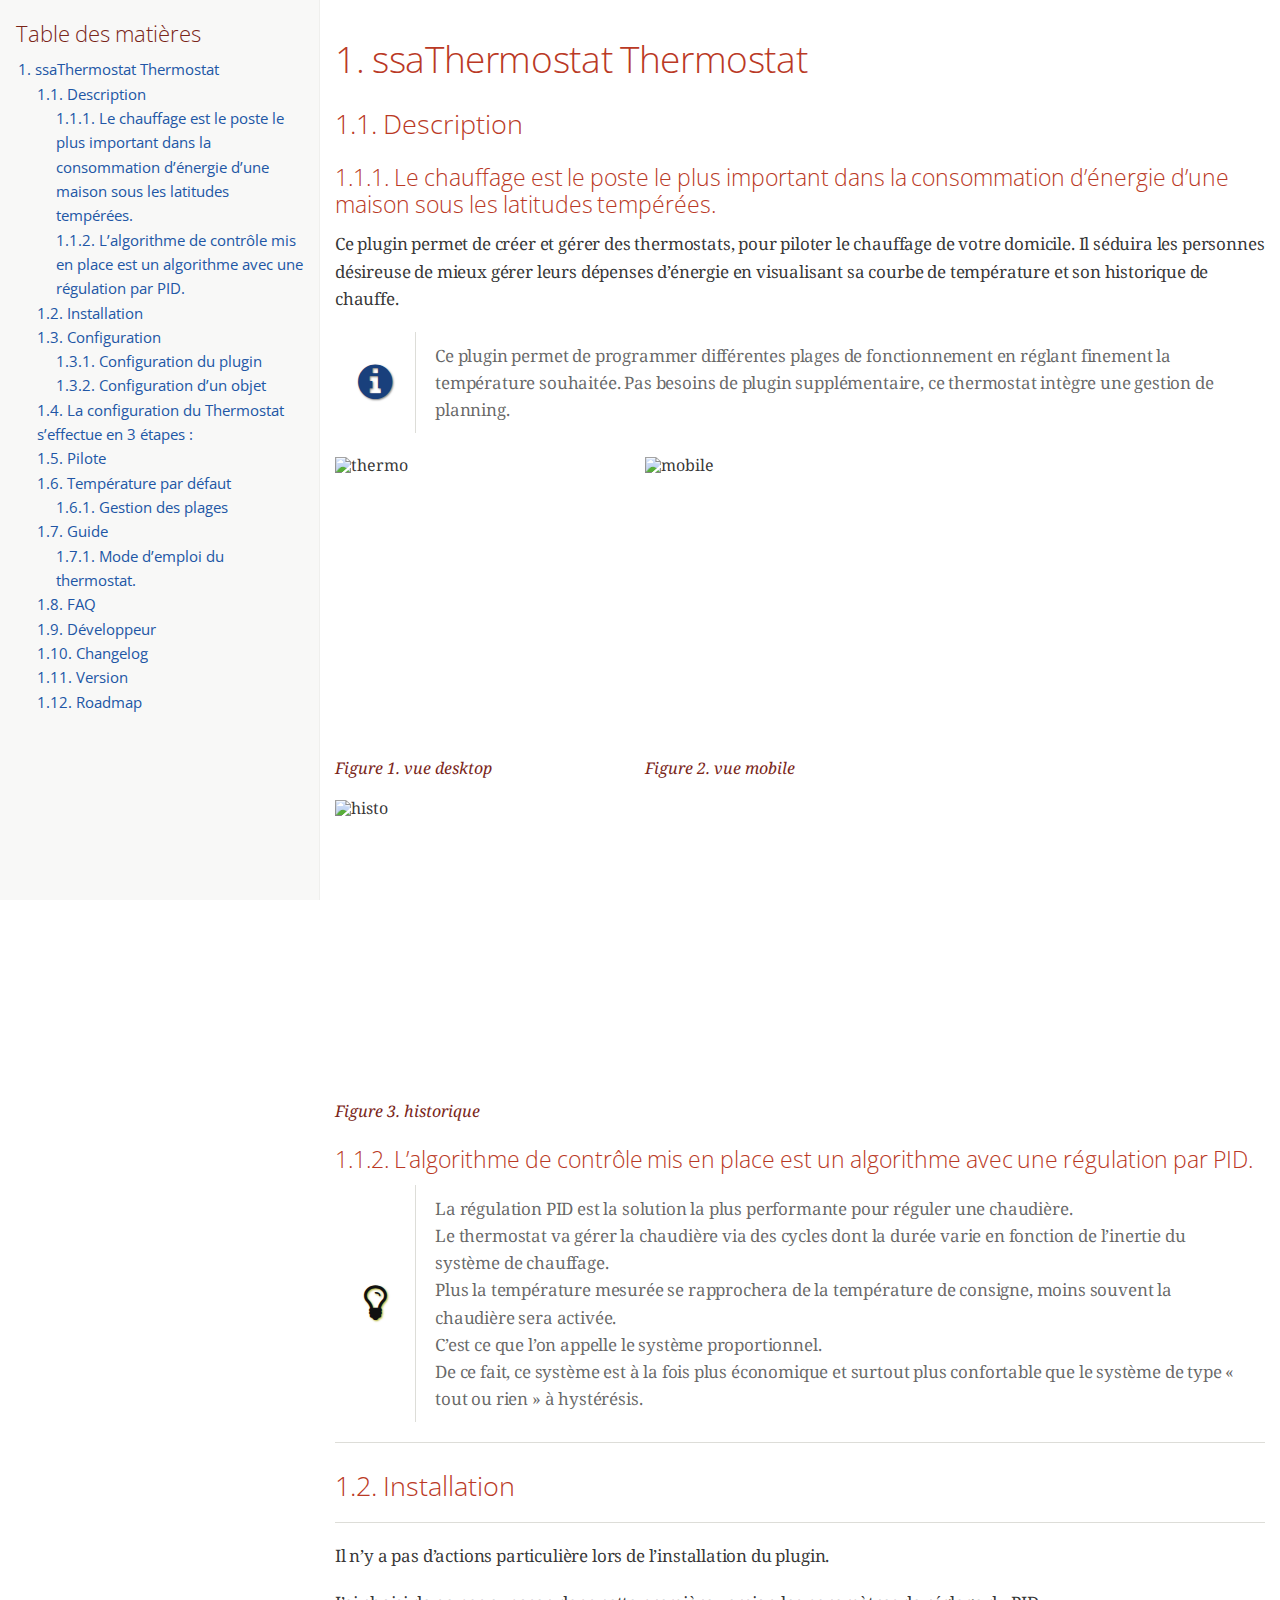
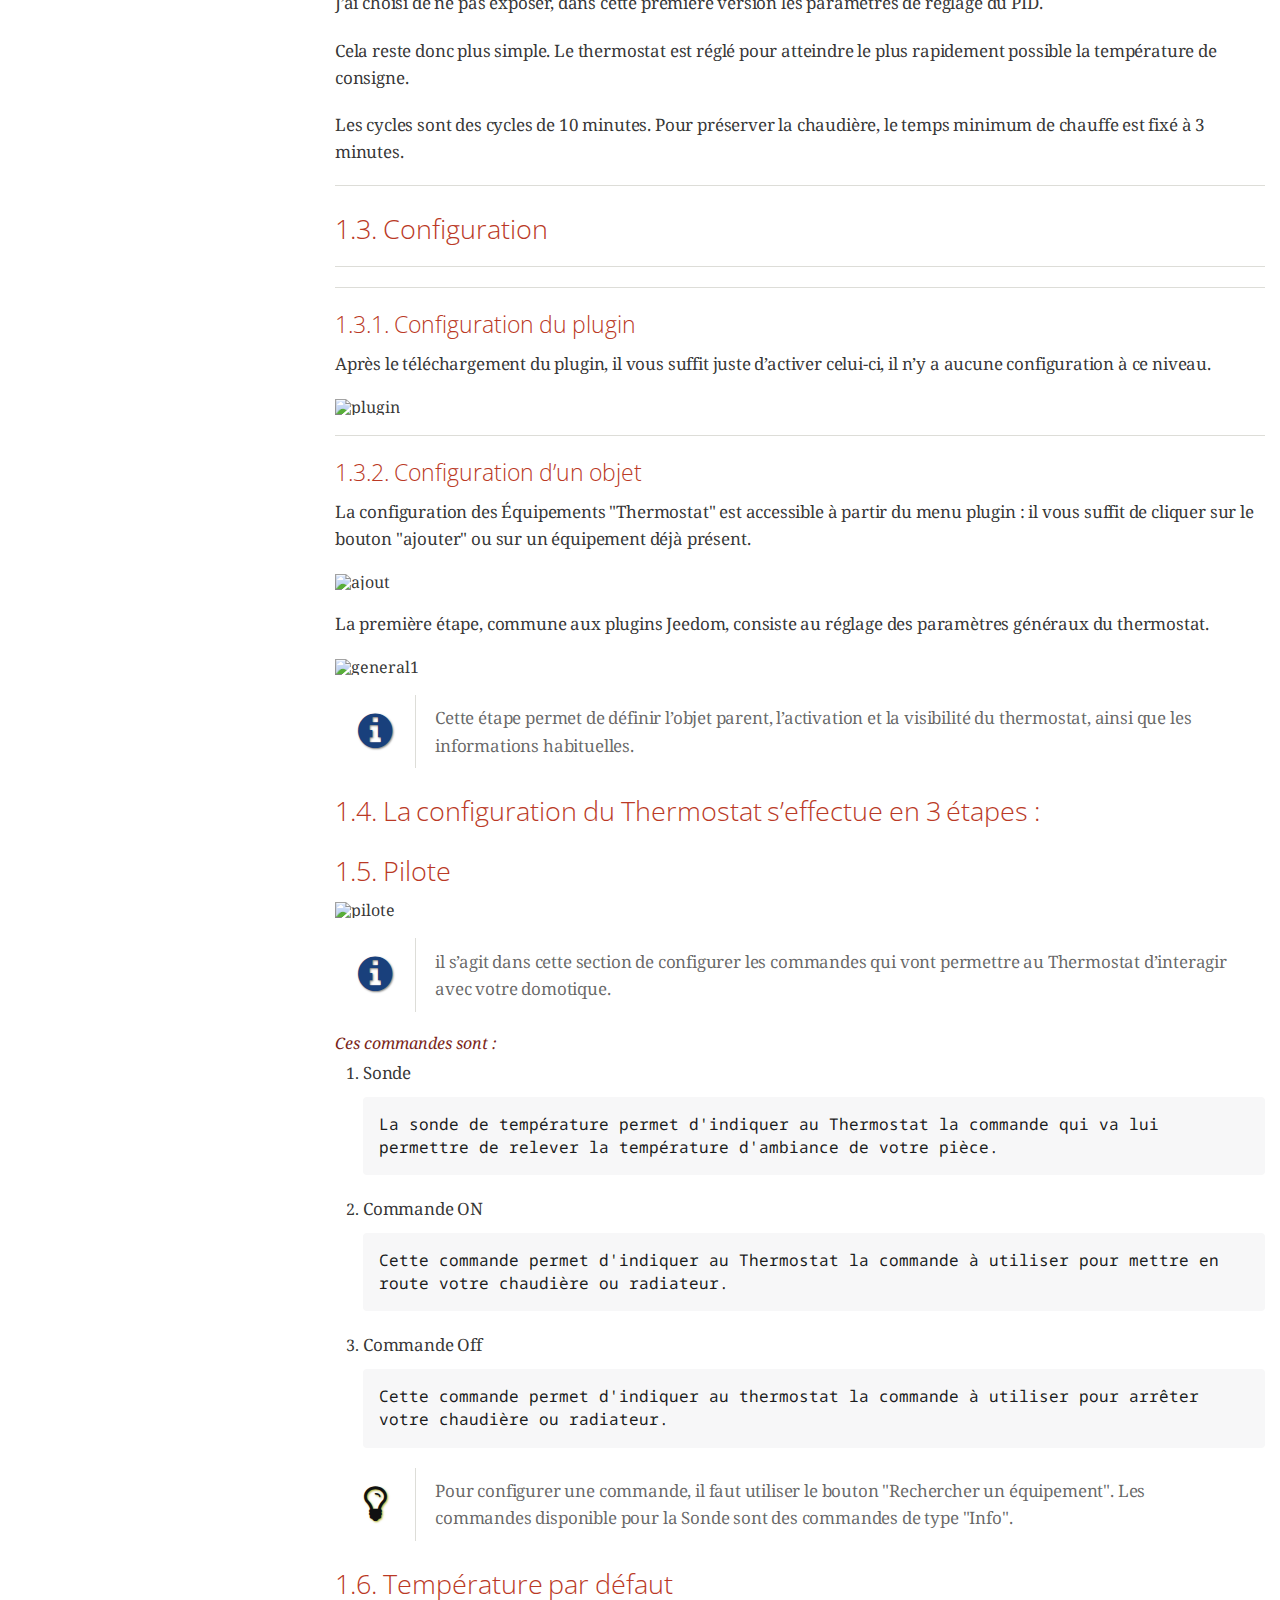
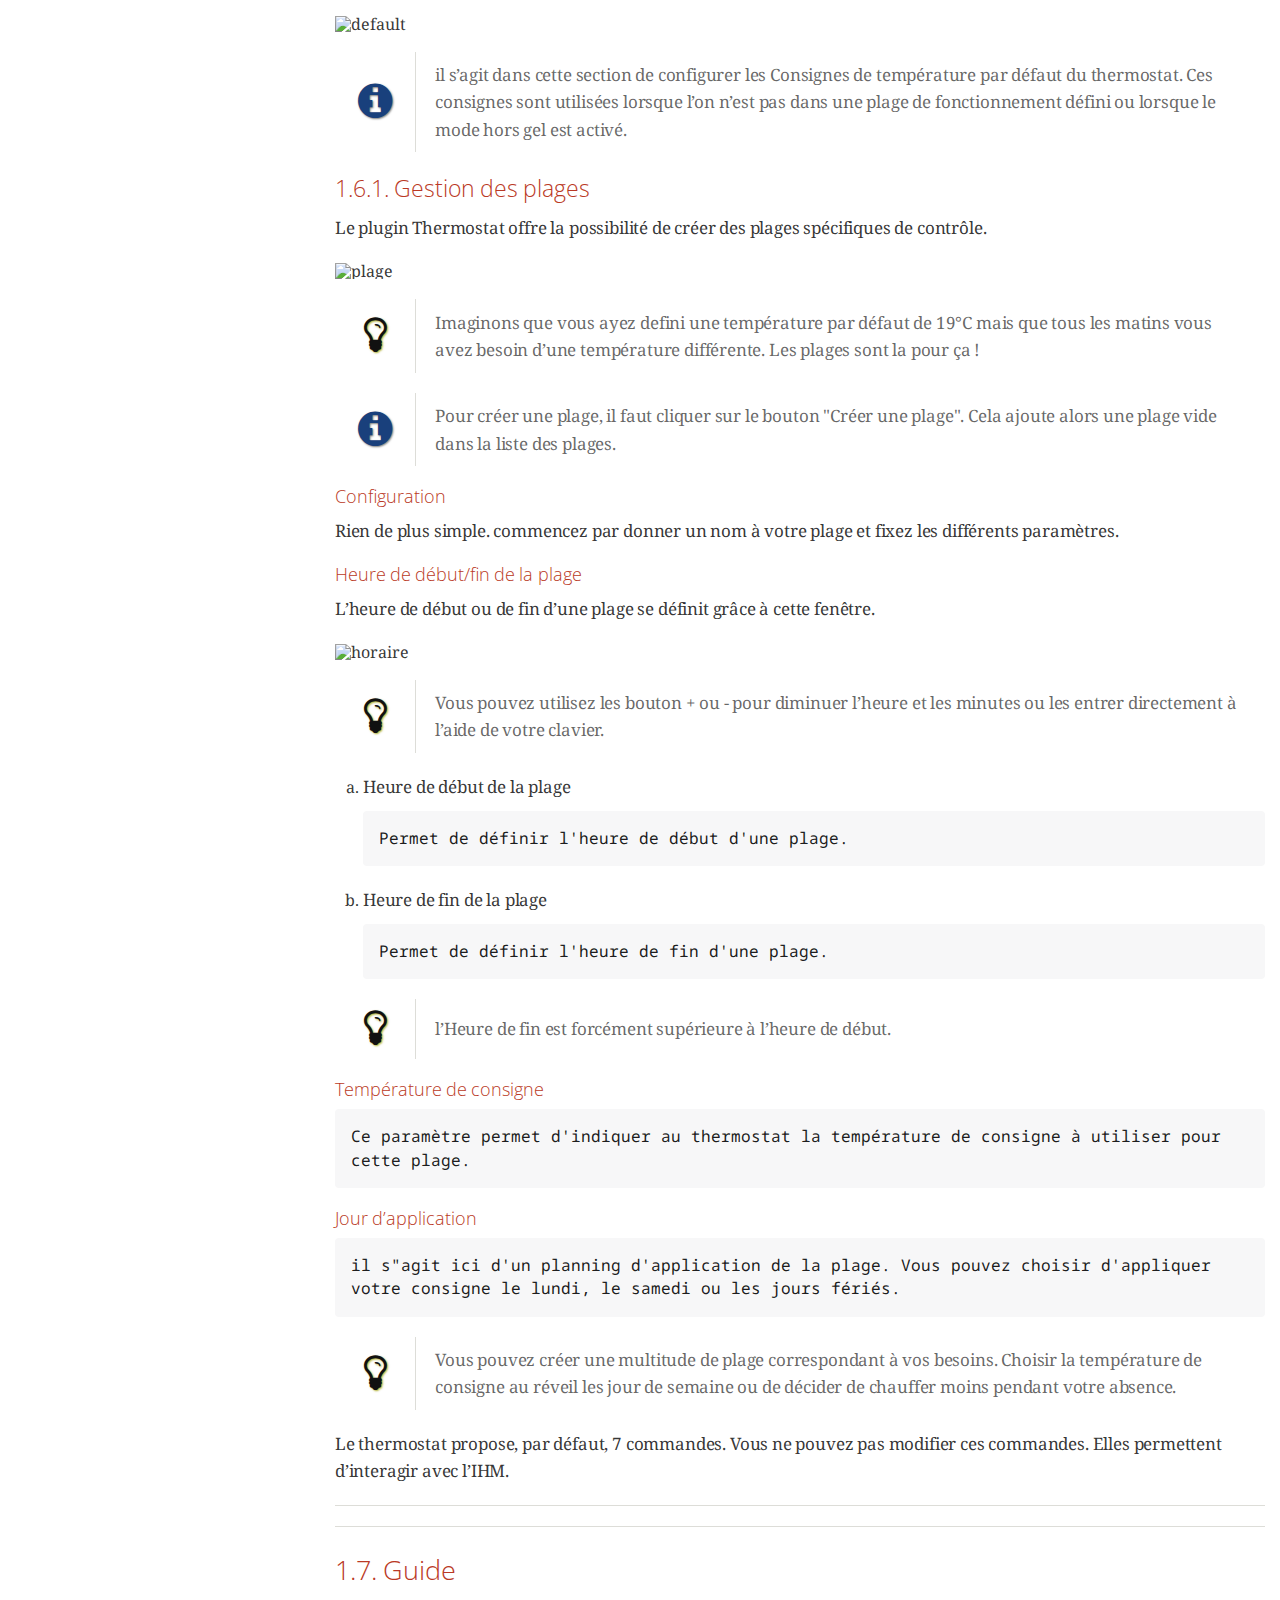
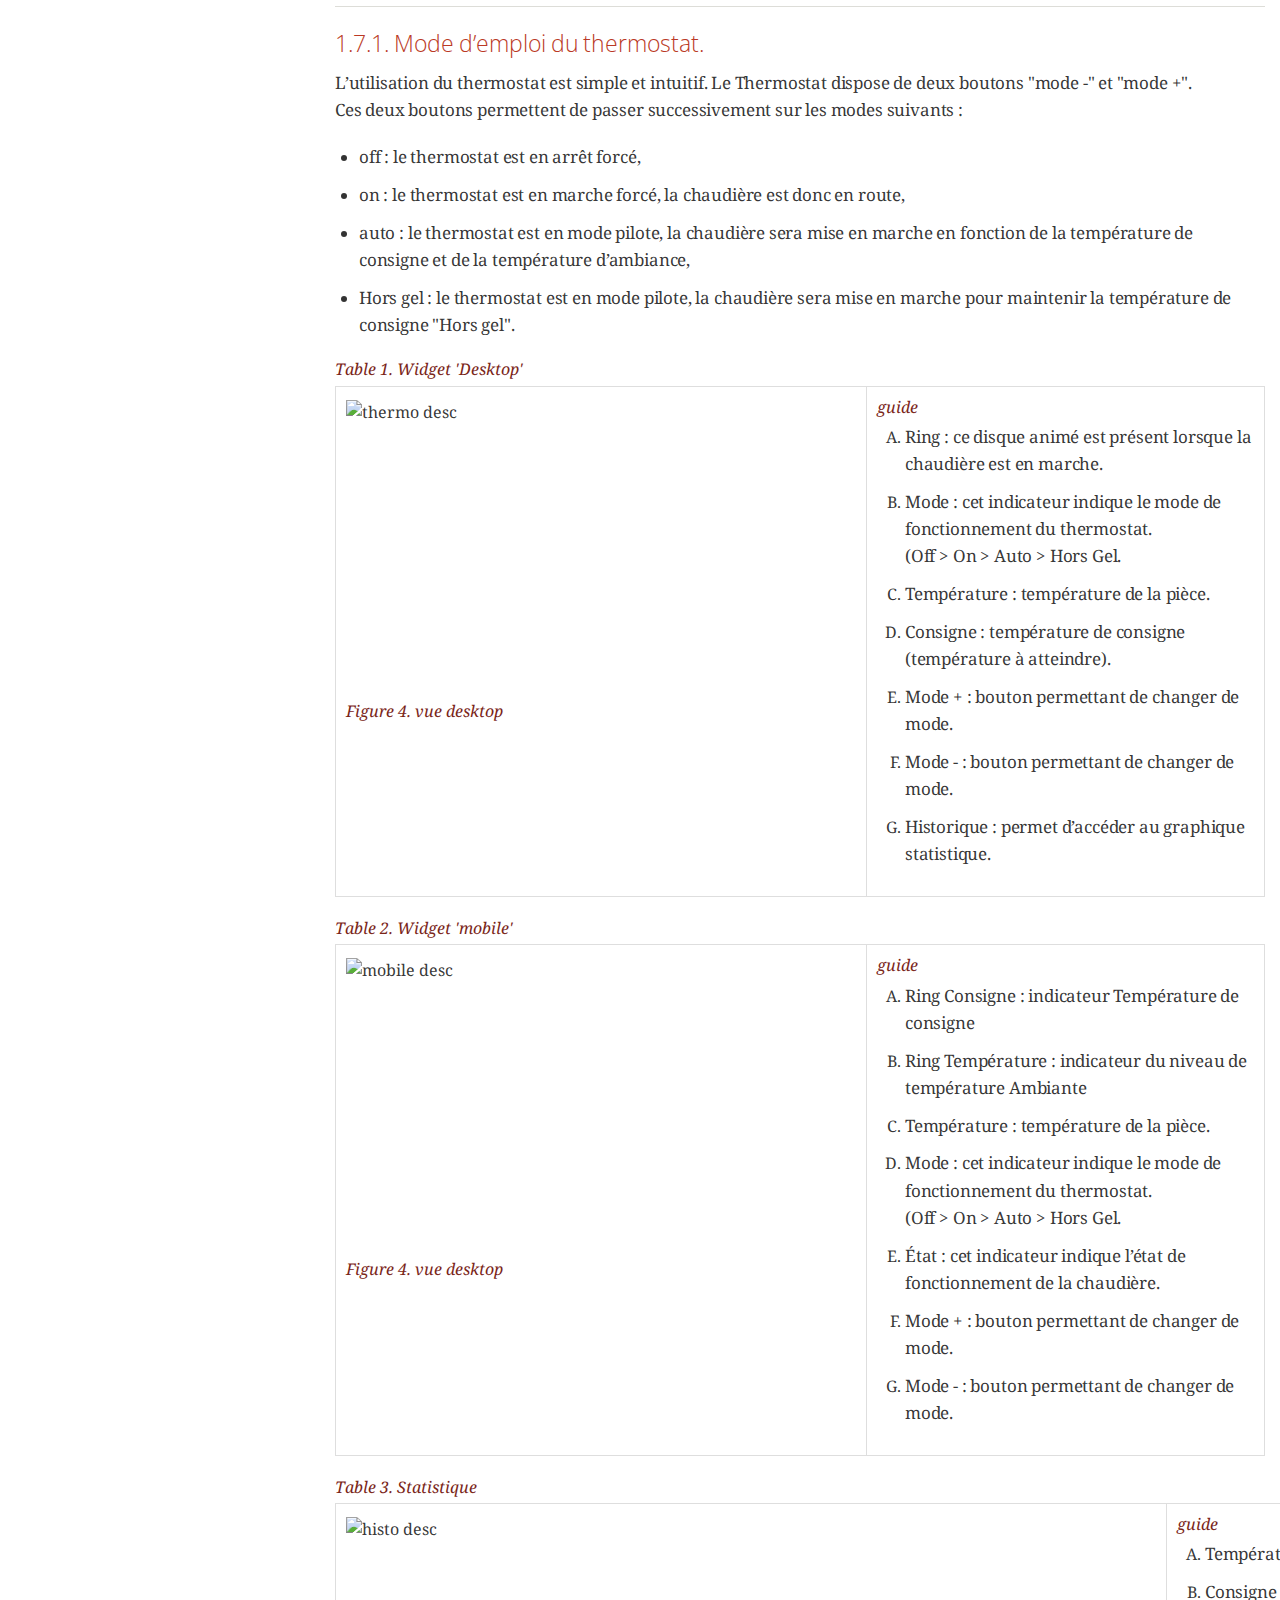
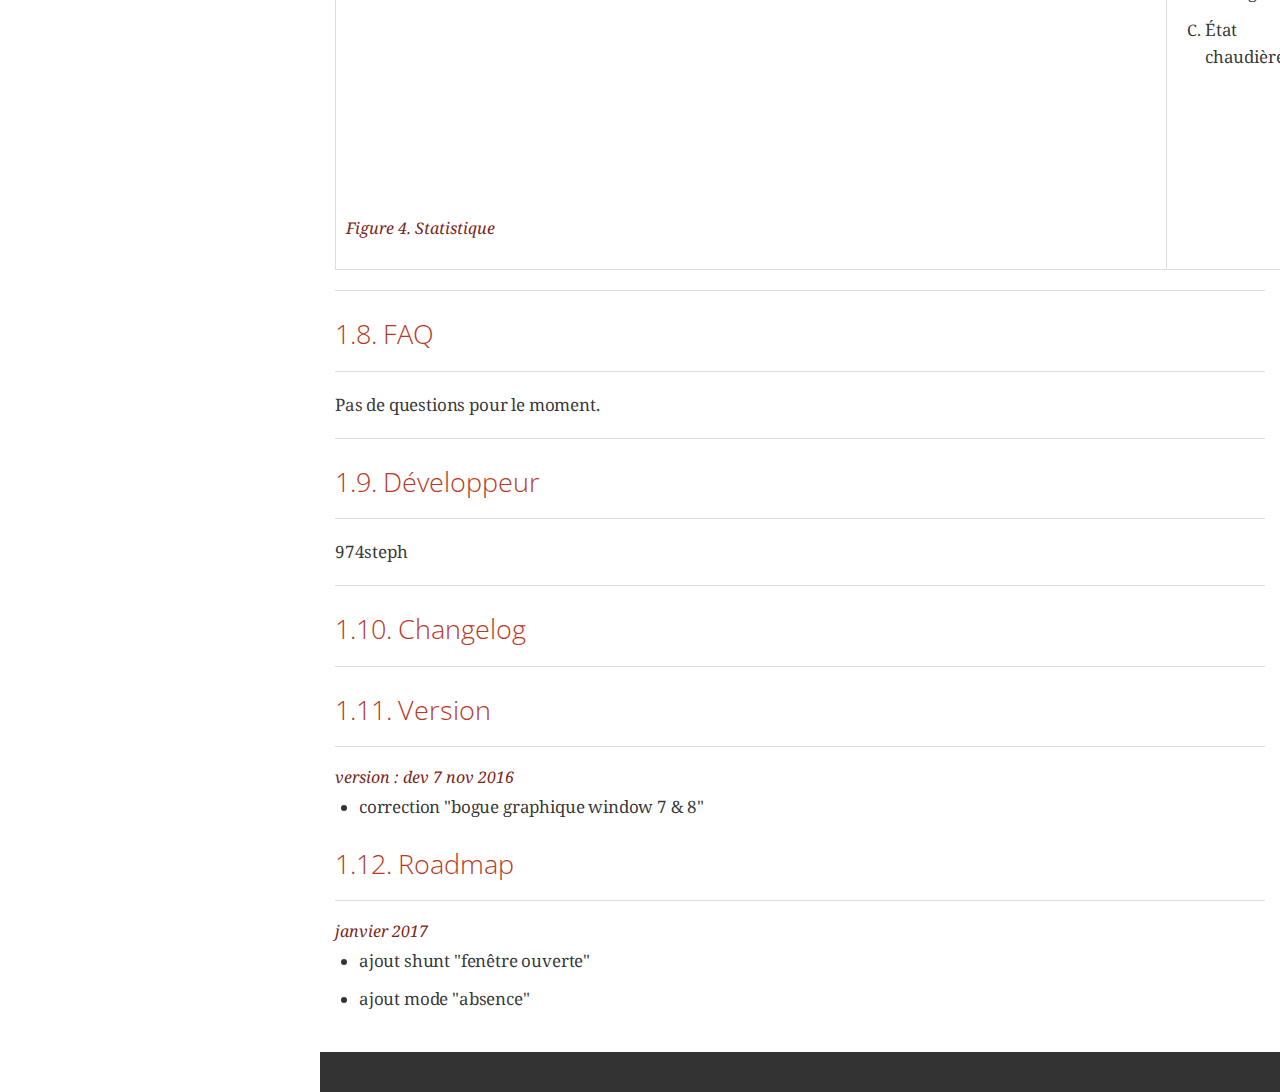
==== doc/de_DE/index.html @ 4632393f "[ROBOT] Action all" ====
<!DOCTYPE html>
<html lang="en">
<head>
<meta charset="UTF-8">
<!--[if IE]><meta http-equiv="X-UA-Compatible" content="IE=edge"><![endif]-->
<meta name="viewport" content="width=device-width, initial-scale=1.0">
<meta name="generator" content="Asciidoctor 1.5.3.dev">
<title>ssaThermostat Thermostat</title>
<link rel="stylesheet" href="https://fonts.googleapis.com/css?family=Open+Sans:300,300italic,400,400italic,600,600italic%7CNoto+Serif:400,400italic,700,700italic%7CDroid+Sans+Mono:400,700">
<style>
/* Asciidoctor default stylesheet | MIT License | http://asciidoctor.org */
/* Remove the comments around the @import statement below when using this as a custom stylesheet */
/*@import "https://fonts.googleapis.com/css?family=Open+Sans:300,300italic,400,400italic,600,600italic%7CNoto+Serif:400,400italic,700,700italic%7CDroid+Sans+Mono:400,700";*/
article,aside,details,figcaption,figure,footer,header,hgroup,main,nav,section,summary{display:block}
audio,canvas,video{display:inline-block}
audio:not([controls]){display:none;height:0}
[hidden],template{display:none}
script{display:none!important}
html{font-family:sans-serif;-ms-text-size-adjust:100%;-webkit-text-size-adjust:100%}
body{margin:0}
a{background:transparent}
a:focus{outline:thin dotted}
a:active,a:hover{outline:0}
h1{font-size:2em;margin:.67em 0}
abbr[title]{border-bottom:1px dotted}
b,strong{font-weight:bold}
dfn{font-style:italic}
hr{-moz-box-sizing:content-box;box-sizing:content-box;height:0}
mark{background:#ff0;color:#000}
code,kbd,pre,samp{font-family:monospace;font-size:1em}
pre{white-space:pre-wrap}
q{quotes:"\201C" "\201D" "\2018" "\2019"}
small{font-size:80%}
sub,sup{font-size:75%;line-height:0;position:relative;vertical-align:baseline}
sup{top:-.5em}
sub{bottom:-.25em}
img{border:0}
svg:not(:root){overflow:hidden}
figure{margin:0}
fieldset{border:1px solid silver;margin:0 2px;padding:.35em .625em .75em}
legend{border:0;padding:0}
button,input,select,textarea{font-family:inherit;font-size:100%;margin:0}
button,input{line-height:normal}
button,select{text-transform:none}
button,html input[type="button"],input[type="reset"],input[type="submit"]{-webkit-appearance:button;cursor:pointer}
button[disabled],html input[disabled]{cursor:default}
input[type="checkbox"],input[type="radio"]{box-sizing:border-box;padding:0}
input[type="search"]{-webkit-appearance:textfield;-moz-box-sizing:content-box;-webkit-box-sizing:content-box;box-sizing:content-box}
input[type="search"]::-webkit-search-cancel-button,input[type="search"]::-webkit-search-decoration{-webkit-appearance:none}
button::-moz-focus-inner,input::-moz-focus-inner{border:0;padding:0}
textarea{overflow:auto;vertical-align:top}
table{border-collapse:collapse;border-spacing:0}
*,*:before,*:after{-moz-box-sizing:border-box;-webkit-box-sizing:border-box;box-sizing:border-box}
html,body{font-size:100%}
body{background:#fff;color:rgba(0,0,0,.8);padding:0;margin:0;font-family:"Noto Serif","DejaVu Serif",serif;font-weight:400;font-style:normal;line-height:1;position:relative;cursor:auto}
a:hover{cursor:pointer}
img,object,embed{max-width:100%;height:auto}
object,embed{height:100%}
img{-ms-interpolation-mode:bicubic}
#map_canvas img,#map_canvas embed,#map_canvas object,.map_canvas img,.map_canvas embed,.map_canvas object{max-width:none!important}
.left{float:left!important}
.right{float:right!important}
.text-left{text-align:left!important}
.text-right{text-align:right!important}
.text-center{text-align:center!important}
.text-justify{text-align:justify!important}
.hide{display:none}
.antialiased,body{-webkit-font-smoothing:antialiased}
img{display:inline-block;vertical-align:middle}
textarea{height:auto;min-height:50px}
select{width:100%}
p.lead,.paragraph.lead>p,#preamble>.sectionbody>.paragraph:first-of-type p{font-size:1.21875em;line-height:1.6}
.subheader,.admonitionblock td.content>.title,.audioblock>.title,.exampleblock>.title,.imageblock>.title,.listingblock>.title,.literalblock>.title,.stemblock>.title,.openblock>.title,.paragraph>.title,.quoteblock>.title,table.tableblock>.title,.verseblock>.title,.videoblock>.title,.dlist>.title,.olist>.title,.ulist>.title,.qlist>.title,.hdlist>.title{line-height:1.45;color:#7a2518;font-weight:400;margin-top:0;margin-bottom:.25em}
div,dl,dt,dd,ul,ol,li,h1,h2,h3,#toctitle,.sidebarblock>.content>.title,h4,h5,h6,pre,form,p,blockquote,th,td{margin:0;padding:0;direction:ltr}
a{color:#2156a5;text-decoration:underline;line-height:inherit}
a:hover,a:focus{color:#1d4b8f}
a img{border:none}
p{font-family:inherit;font-weight:400;font-size:1em;line-height:1.6;margin-bottom:1.25em;text-rendering:optimizeLegibility}
p aside{font-size:.875em;line-height:1.35;font-style:italic}
h1,h2,h3,#toctitle,.sidebarblock>.content>.title,h4,h5,h6{font-family:"Open Sans","DejaVu Sans",sans-serif;font-weight:300;font-style:normal;color:#ba3925;text-rendering:optimizeLegibility;margin-top:1em;margin-bottom:.5em;line-height:1.0125em}
h1 small,h2 small,h3 small,#toctitle small,.sidebarblock>.content>.title small,h4 small,h5 small,h6 small{font-size:60%;color:#e99b8f;line-height:0}
h1{font-size:2.125em}
h2{font-size:1.6875em}
h3,#toctitle,.sidebarblock>.content>.title{font-size:1.375em}
h4,h5{font-size:1.125em}
h6{font-size:1em}
hr{border:solid #ddddd8;border-width:1px 0 0;clear:both;margin:1.25em 0 1.1875em;height:0}
em,i{font-style:italic;line-height:inherit}
strong,b{font-weight:bold;line-height:inherit}
small{font-size:60%;line-height:inherit}
code{font-family:"Droid Sans Mono","DejaVu Sans Mono",monospace;font-weight:400;color:rgba(0,0,0,.9)}
ul,ol,dl{font-size:1em;line-height:1.6;margin-bottom:1.25em;list-style-position:outside;font-family:inherit}
ul,ol,ul.no-bullet,ol.no-bullet{margin-left:1.5em}
ul li ul,ul li ol{margin-left:1.25em;margin-bottom:0;font-size:1em}
ul.square li ul,ul.circle li ul,ul.disc li ul{list-style:inherit}
ul.square{list-style-type:square}
ul.circle{list-style-type:circle}
ul.disc{list-style-type:disc}
ul.no-bullet{list-style:none}
ol li ul,ol li ol{margin-left:1.25em;margin-bottom:0}
dl dt{margin-bottom:.3125em;font-weight:bold}
dl dd{margin-bottom:1.25em}
abbr,acronym{text-transform:uppercase;font-size:90%;color:rgba(0,0,0,.8);border-bottom:1px dotted #ddd;cursor:help}
abbr{text-transform:none}
blockquote{margin:0 0 1.25em;padding:.5625em 1.25em 0 1.1875em;border-left:1px solid #ddd}
blockquote cite{display:block;font-size:.9375em;color:rgba(0,0,0,.6)}
blockquote cite:before{content:"\2014 \0020"}
blockquote cite a,blockquote cite a:visited{color:rgba(0,0,0,.6)}
blockquote,blockquote p{line-height:1.6;color:rgba(0,0,0,.85)}
@media only screen and (min-width:768px){h1,h2,h3,#toctitle,.sidebarblock>.content>.title,h4,h5,h6{line-height:1.2}
h1{font-size:2.75em}
h2{font-size:2.3125em}
h3,#toctitle,.sidebarblock>.content>.title{font-size:1.6875em}
h4{font-size:1.4375em}}table{background:#fff;margin-bottom:1.25em;border:solid 1px #dedede}
table thead,table tfoot{background:#f7f8f7;font-weight:bold}
table thead tr th,table thead tr td,table tfoot tr th,table tfoot tr td{padding:.5em .625em .625em;font-size:inherit;color:rgba(0,0,0,.8);text-align:left}
table tr th,table tr td{padding:.5625em .625em;font-size:inherit;color:rgba(0,0,0,.8)}
table tr.even,table tr.alt,table tr:nth-of-type(even){background:#f8f8f7}
table thead tr th,table tfoot tr th,table tbody tr td,table tr td,table tfoot tr td{display:table-cell;line-height:1.6}
h1,h2,h3,#toctitle,.sidebarblock>.content>.title,h4,h5,h6{line-height:1.2;word-spacing:-.05em}
h1 strong,h2 strong,h3 strong,#toctitle strong,.sidebarblock>.content>.title strong,h4 strong,h5 strong,h6 strong{font-weight:400}
.clearfix:before,.clearfix:after,.float-group:before,.float-group:after{content:" ";display:table}
.clearfix:after,.float-group:after{clear:both}
*:not(pre)>code{font-size:.9375em;font-style:normal!important;letter-spacing:0;padding:.1em .5ex;word-spacing:-.15em;background-color:#f7f7f8;-webkit-border-radius:4px;border-radius:4px;line-height:1.45;text-rendering:optimizeSpeed}
pre,pre>code{line-height:1.45;color:rgba(0,0,0,.9);font-family:"Droid Sans Mono","DejaVu Sans Mono",monospace;font-weight:400;text-rendering:optimizeSpeed}
.keyseq{color:rgba(51,51,51,.8)}
kbd{display:inline-block;color:rgba(0,0,0,.8);font-size:.75em;line-height:1.4;background-color:#f7f7f7;border:1px solid #ccc;-webkit-border-radius:3px;border-radius:3px;-webkit-box-shadow:0 1px 0 rgba(0,0,0,.2),0 0 0 .1em white inset;box-shadow:0 1px 0 rgba(0,0,0,.2),0 0 0 .1em #fff inset;margin:-.15em .15em 0 .15em;padding:.2em .6em .2em .5em;vertical-align:middle;white-space:nowrap}
.keyseq kbd:first-child{margin-left:0}
.keyseq kbd:last-child{margin-right:0}
.menuseq,.menu{color:rgba(0,0,0,.8)}
b.button:before,b.button:after{position:relative;top:-1px;font-weight:400}
b.button:before{content:"[";padding:0 3px 0 2px}
b.button:after{content:"]";padding:0 2px 0 3px}
p a>code:hover{color:rgba(0,0,0,.9)}
#header,#content,#footnotes,#footer{width:100%;margin-left:auto;margin-right:auto;margin-top:0;margin-bottom:0;max-width:62.5em;*zoom:1;position:relative;padding-left:.9375em;padding-right:.9375em}
#header:before,#header:after,#content:before,#content:after,#footnotes:before,#footnotes:after,#footer:before,#footer:after{content:" ";display:table}
#header:after,#content:after,#footnotes:after,#footer:after{clear:both}
#content{margin-top:1.25em}
#content:before{content:none}
#header>h1:first-child{color:rgba(0,0,0,.85);margin-top:2.25rem;margin-bottom:0}
#header>h1:first-child+#toc{margin-top:8px;border-top:1px solid #ddddd8}
#header>h1:only-child,body.toc2 #header>h1:nth-last-child(2){border-bottom:1px solid #ddddd8;padding-bottom:8px}
#header .details{border-bottom:1px solid #ddddd8;line-height:1.45;padding-top:.25em;padding-bottom:.25em;padding-left:.25em;color:rgba(0,0,0,.6);display:-ms-flexbox;display:-webkit-flex;display:flex;-ms-flex-flow:row wrap;-webkit-flex-flow:row wrap;flex-flow:row wrap}
#header .details span:first-child{margin-left:-.125em}
#header .details span.email a{color:rgba(0,0,0,.85)}
#header .details br{display:none}
#header .details br+span:before{content:"\00a0\2013\00a0"}
#header .details br+span.author:before{content:"\00a0\22c5\00a0";color:rgba(0,0,0,.85)}
#header .details br+span#revremark:before{content:"\00a0|\00a0"}
#header #revnumber{text-transform:capitalize}
#header #revnumber:after{content:"\00a0"}
#content>h1:first-child:not([class]){color:rgba(0,0,0,.85);border-bottom:1px solid #ddddd8;padding-bottom:8px;margin-top:0;padding-top:1rem;margin-bottom:1.25rem}
#toc{border-bottom:1px solid #efefed;padding-bottom:.5em}
#toc>ul{margin-left:.125em}
#toc ul.sectlevel0>li>a{font-style:italic}
#toc ul.sectlevel0 ul.sectlevel1{margin:.5em 0}
#toc ul{font-family:"Open Sans","DejaVu Sans",sans-serif;list-style-type:none}
#toc a{text-decoration:none}
#toc a:active{text-decoration:underline}
#toctitle{color:#7a2518;font-size:1.2em}
@media only screen and (min-width:768px){#toctitle{font-size:1.375em}
body.toc2{padding-left:15em;padding-right:0}
#toc.toc2{margin-top:0!important;background-color:#f8f8f7;position:fixed;width:15em;left:0;top:0;border-right:1px solid #efefed;border-top-width:0!important;border-bottom-width:0!important;z-index:1000;padding:1.25em 1em;height:100%;overflow:auto}
#toc.toc2 #toctitle{margin-top:0;font-size:1.2em}
#toc.toc2>ul{font-size:.9em;margin-bottom:0}
#toc.toc2 ul ul{margin-left:0;padding-left:1em}
#toc.toc2 ul.sectlevel0 ul.sectlevel1{padding-left:0;margin-top:.5em;margin-bottom:.5em}
body.toc2.toc-right{padding-left:0;padding-right:15em}
body.toc2.toc-right #toc.toc2{border-right-width:0;border-left:1px solid #efefed;left:auto;right:0}}@media only screen and (min-width:1280px){body.toc2{padding-left:20em;padding-right:0}
#toc.toc2{width:20em}
#toc.toc2 #toctitle{font-size:1.375em}
#toc.toc2>ul{font-size:.95em}
#toc.toc2 ul ul{padding-left:1.25em}
body.toc2.toc-right{padding-left:0;padding-right:20em}}#content #toc{border-style:solid;border-width:1px;border-color:#e0e0dc;margin-bottom:1.25em;padding:1.25em;background:#f8f8f7;-webkit-border-radius:4px;border-radius:4px}
#content #toc>:first-child{margin-top:0}
#content #toc>:last-child{margin-bottom:0}
#footer{max-width:100%;background-color:rgba(0,0,0,.8);padding:1.25em}
#footer-text{color:rgba(255,255,255,.8);line-height:1.44}
.sect1{padding-bottom:.625em}
@media only screen and (min-width:768px){.sect1{padding-bottom:1.25em}}.sect1+.sect1{border-top:1px solid #efefed}
#content h1>a.anchor,h2>a.anchor,h3>a.anchor,#toctitle>a.anchor,.sidebarblock>.content>.title>a.anchor,h4>a.anchor,h5>a.anchor,h6>a.anchor{position:absolute;z-index:1001;width:1.5ex;margin-left:-1.5ex;display:block;text-decoration:none!important;visibility:hidden;text-align:center;font-weight:400}
#content h1>a.anchor:before,h2>a.anchor:before,h3>a.anchor:before,#toctitle>a.anchor:before,.sidebarblock>.content>.title>a.anchor:before,h4>a.anchor:before,h5>a.anchor:before,h6>a.anchor:before{content:"\00A7";font-size:.85em;display:block;padding-top:.1em}
#content h1:hover>a.anchor,#content h1>a.anchor:hover,h2:hover>a.anchor,h2>a.anchor:hover,h3:hover>a.anchor,#toctitle:hover>a.anchor,.sidebarblock>.content>.title:hover>a.anchor,h3>a.anchor:hover,#toctitle>a.anchor:hover,.sidebarblock>.content>.title>a.anchor:hover,h4:hover>a.anchor,h4>a.anchor:hover,h5:hover>a.anchor,h5>a.anchor:hover,h6:hover>a.anchor,h6>a.anchor:hover{visibility:visible}
#content h1>a.link,h2>a.link,h3>a.link,#toctitle>a.link,.sidebarblock>.content>.title>a.link,h4>a.link,h5>a.link,h6>a.link{color:#ba3925;text-decoration:none}
#content h1>a.link:hover,h2>a.link:hover,h3>a.link:hover,#toctitle>a.link:hover,.sidebarblock>.content>.title>a.link:hover,h4>a.link:hover,h5>a.link:hover,h6>a.link:hover{color:#a53221}
.audioblock,.imageblock,.literalblock,.listingblock,.stemblock,.videoblock{margin-bottom:1.25em}
.admonitionblock td.content>.title,.audioblock>.title,.exampleblock>.title,.imageblock>.title,.listingblock>.title,.literalblock>.title,.stemblock>.title,.openblock>.title,.paragraph>.title,.quoteblock>.title,table.tableblock>.title,.verseblock>.title,.videoblock>.title,.dlist>.title,.olist>.title,.ulist>.title,.qlist>.title,.hdlist>.title{text-rendering:optimizeLegibility;text-align:left;font-family:"Noto Serif","DejaVu Serif",serif;font-size:1rem;font-style:italic}
table.tableblock>caption.title{white-space:nowrap;overflow:visible;max-width:0}
.paragraph.lead>p,#preamble>.sectionbody>.paragraph:first-of-type p{color:rgba(0,0,0,.85)}
table.tableblock #preamble>.sectionbody>.paragraph:first-of-type p{font-size:inherit}
.admonitionblock>table{border-collapse:separate;border:0;background:none;width:100%}
.admonitionblock>table td.icon{text-align:center;width:80px}
.admonitionblock>table td.icon img{max-width:none}
.admonitionblock>table td.icon .title{font-weight:bold;font-family:"Open Sans","DejaVu Sans",sans-serif;text-transform:uppercase}
.admonitionblock>table td.content{padding-left:1.125em;padding-right:1.25em;border-left:1px solid #ddddd8;color:rgba(0,0,0,.6)}
.admonitionblock>table td.content>:last-child>:last-child{margin-bottom:0}
.exampleblock>.content{border-style:solid;border-width:1px;border-color:#e6e6e6;margin-bottom:1.25em;padding:1.25em;background:#fff;-webkit-border-radius:4px;border-radius:4px}
.exampleblock>.content>:first-child{margin-top:0}
.exampleblock>.content>:last-child{margin-bottom:0}
.sidebarblock{border-style:solid;border-width:1px;border-color:#e0e0dc;margin-bottom:1.25em;padding:1.25em;background:#f8f8f7;-webkit-border-radius:4px;border-radius:4px}
.sidebarblock>:first-child{margin-top:0}
.sidebarblock>:last-child{margin-bottom:0}
.sidebarblock>.content>.title{color:#7a2518;margin-top:0;text-align:center}
.exampleblock>.content>:last-child>:last-child,.exampleblock>.content .olist>ol>li:last-child>:last-child,.exampleblock>.content .ulist>ul>li:last-child>:last-child,.exampleblock>.content .qlist>ol>li:last-child>:last-child,.sidebarblock>.content>:last-child>:last-child,.sidebarblock>.content .olist>ol>li:last-child>:last-child,.sidebarblock>.content .ulist>ul>li:last-child>:last-child,.sidebarblock>.content .qlist>ol>li:last-child>:last-child{margin-bottom:0}
.literalblock pre,.listingblock pre:not(.highlight),.listingblock pre[class="highlight"],.listingblock pre[class^="highlight "],.listingblock pre.CodeRay,.listingblock pre.prettyprint{background:#f7f7f8}
.sidebarblock .literalblock pre,.sidebarblock .listingblock pre:not(.highlight),.sidebarblock .listingblock pre[class="highlight"],.sidebarblock .listingblock pre[class^="highlight "],.sidebarblock .listingblock pre.CodeRay,.sidebarblock .listingblock pre.prettyprint{background:#f2f1f1}
.literalblock pre,.literalblock pre[class],.listingblock pre,.listingblock pre[class]{-webkit-border-radius:4px;border-radius:4px;word-wrap:break-word;padding:1em;font-size:.8125em}
.literalblock pre.nowrap,.literalblock pre[class].nowrap,.listingblock pre.nowrap,.listingblock pre[class].nowrap{overflow-x:auto;white-space:pre;word-wrap:normal}
@media only screen and (min-width:768px){.literalblock pre,.literalblock pre[class],.listingblock pre,.listingblock pre[class]{font-size:.90625em}}@media only screen and (min-width:1280px){.literalblock pre,.literalblock pre[class],.listingblock pre,.listingblock pre[class]{font-size:1em}}.literalblock.output pre{color:#f7f7f8;background-color:rgba(0,0,0,.9)}
.listingblock pre.highlightjs{padding:0}
.listingblock pre.highlightjs>code{padding:1em;-webkit-border-radius:4px;border-radius:4px}
.listingblock pre.prettyprint{border-width:0}
.listingblock>.content{position:relative}
.listingblock code[data-lang]:before{display:none;content:attr(data-lang);position:absolute;font-size:.75em;top:.425rem;right:.5rem;line-height:1;text-transform:uppercase;color:#999}
.listingblock:hover code[data-lang]:before{display:block}
.listingblock.terminal pre .command:before{content:attr(data-prompt);padding-right:.5em;color:#999}
.listingblock.terminal pre .command:not([data-prompt]):before{content:"$"}
table.pyhltable{border-collapse:separate;border:0;margin-bottom:0;background:none}
table.pyhltable td{vertical-align:top;padding-top:0;padding-bottom:0}
table.pyhltable td.code{padding-left:.75em;padding-right:0}
pre.pygments .lineno,table.pyhltable td:not(.code){color:#999;padding-left:0;padding-right:.5em;border-right:1px solid #ddddd8}
pre.pygments .lineno{display:inline-block;margin-right:.25em}
table.pyhltable .linenodiv{background:none!important;padding-right:0!important}
.quoteblock{margin:0 1em 1.25em 1.5em;display:table}
.quoteblock>.title{margin-left:-1.5em;margin-bottom:.75em}
.quoteblock blockquote,.quoteblock blockquote p{color:rgba(0,0,0,.85);font-size:1.15rem;line-height:1.75;word-spacing:.1em;letter-spacing:0;font-style:italic;text-align:justify}
.quoteblock blockquote{margin:0;padding:0;border:0}
.quoteblock blockquote:before{content:"\201c";float:left;font-size:2.75em;font-weight:bold;line-height:.6em;margin-left:-.6em;color:#7a2518;text-shadow:0 1px 2px rgba(0,0,0,.1)}
.quoteblock blockquote>.paragraph:last-child p{margin-bottom:0}
.quoteblock .attribution{margin-top:.5em;margin-right:.5ex;text-align:right}
.quoteblock .quoteblock{margin-left:0;margin-right:0;padding:.5em 0;border-left:3px solid rgba(0,0,0,.6)}
.quoteblock .quoteblock blockquote{padding:0 0 0 .75em}
.quoteblock .quoteblock blockquote:before{display:none}
.verseblock{margin:0 1em 1.25em 1em}
.verseblock pre{font-family:"Open Sans","DejaVu Sans",sans;font-size:1.15rem;color:rgba(0,0,0,.85);font-weight:300;text-rendering:optimizeLegibility}
.verseblock pre strong{font-weight:400}
.verseblock .attribution{margin-top:1.25rem;margin-left:.5ex}
.quoteblock .attribution,.verseblock .attribution{font-size:.9375em;line-height:1.45;font-style:italic}
.quoteblock .attribution br,.verseblock .attribution br{display:none}
.quoteblock .attribution cite,.verseblock .attribution cite{display:block;letter-spacing:-.05em;color:rgba(0,0,0,.6)}
.quoteblock.abstract{margin:0 0 1.25em 0;display:block}
.quoteblock.abstract blockquote,.quoteblock.abstract blockquote p{text-align:left;word-spacing:0}
.quoteblock.abstract blockquote:before,.quoteblock.abstract blockquote p:first-of-type:before{display:none}
table.tableblock{max-width:100%;border-collapse:separate}
table.tableblock td>.paragraph:last-child p>p:last-child,table.tableblock th>p:last-child,table.tableblock td>p:last-child{margin-bottom:0}
table.spread{width:100%}
table.tableblock,th.tableblock,td.tableblock{border:0 solid #dedede}
table.grid-all th.tableblock,table.grid-all td.tableblock{border-width:0 1px 1px 0}
table.grid-all tfoot>tr>th.tableblock,table.grid-all tfoot>tr>td.tableblock{border-width:1px 1px 0 0}
table.grid-cols th.tableblock,table.grid-cols td.tableblock{border-width:0 1px 0 0}
table.grid-all *>tr>.tableblock:last-child,table.grid-cols *>tr>.tableblock:last-child{border-right-width:0}
table.grid-rows th.tableblock,table.grid-rows td.tableblock{border-width:0 0 1px 0}
table.grid-all tbody>tr:last-child>th.tableblock,table.grid-all tbody>tr:last-child>td.tableblock,table.grid-all thead:last-child>tr>th.tableblock,table.grid-rows tbody>tr:last-child>th.tableblock,table.grid-rows tbody>tr:last-child>td.tableblock,table.grid-rows thead:last-child>tr>th.tableblock{border-bottom-width:0}
table.grid-rows tfoot>tr>th.tableblock,table.grid-rows tfoot>tr>td.tableblock{border-width:1px 0 0 0}
table.frame-all{border-width:1px}
table.frame-sides{border-width:0 1px}
table.frame-topbot{border-width:1px 0}
th.halign-left,td.halign-left{text-align:left}
th.halign-right,td.halign-right{text-align:right}
th.halign-center,td.halign-center{text-align:center}
th.valign-top,td.valign-top{vertical-align:top}
th.valign-bottom,td.valign-bottom{vertical-align:bottom}
th.valign-middle,td.valign-middle{vertical-align:middle}
table thead th,table tfoot th{font-weight:bold}
tbody tr th{display:table-cell;line-height:1.6;background:#f7f8f7}
tbody tr th,tbody tr th p,tfoot tr th,tfoot tr th p{color:rgba(0,0,0,.8);font-weight:bold}
p.tableblock>code:only-child{background:none;padding:0}
p.tableblock{font-size:1em}
td>div.verse{white-space:pre}
ol{margin-left:1.75em}
ul li ol{margin-left:1.5em}
dl dd{margin-left:1.125em}
dl dd:last-child,dl dd:last-child>:last-child{margin-bottom:0}
ol>li p,ul>li p,ul dd,ol dd,.olist .olist,.ulist .ulist,.ulist .olist,.olist .ulist{margin-bottom:.625em}
ul.unstyled,ol.unnumbered,ul.checklist,ul.none{list-style-type:none}
ul.unstyled,ol.unnumbered,ul.checklist{margin-left:.625em}
ul.checklist li>p:first-child>.fa-square-o:first-child,ul.checklist li>p:first-child>.fa-check-square-o:first-child{width:1em;font-size:.85em}
ul.checklist li>p:first-child>input[type="checkbox"]:first-child{width:1em;position:relative;top:1px}
ul.inline{margin:0 auto .625em auto;margin-left:-1.375em;margin-right:0;padding:0;list-style:none;overflow:hidden}
ul.inline>li{list-style:none;float:left;margin-left:1.375em;display:block}
ul.inline>li>*{display:block}
.unstyled dl dt{font-weight:400;font-style:normal}
ol.arabic{list-style-type:decimal}
ol.decimal{list-style-type:decimal-leading-zero}
ol.loweralpha{list-style-type:lower-alpha}
ol.upperalpha{list-style-type:upper-alpha}
ol.lowerroman{list-style-type:lower-roman}
ol.upperroman{list-style-type:upper-roman}
ol.lowergreek{list-style-type:lower-greek}
.hdlist>table,.colist>table{border:0;background:none}
.hdlist>table>tbody>tr,.colist>table>tbody>tr{background:none}
td.hdlist1{padding-right:.75em;font-weight:bold}
td.hdlist1,td.hdlist2{vertical-align:top}
.literalblock+.colist,.listingblock+.colist{margin-top:-.5em}
.colist>table tr>td:first-of-type{padding:0 .75em;line-height:1}
.colist>table tr>td:last-of-type{padding:.25em 0}
.thumb,.th{line-height:0;display:inline-block;border:solid 4px #fff;-webkit-box-shadow:0 0 0 1px #ddd;box-shadow:0 0 0 1px #ddd}
.imageblock.left,.imageblock[style*="float: left"]{margin:.25em .625em 1.25em 0}
.imageblock.right,.imageblock[style*="float: right"]{margin:.25em 0 1.25em .625em}
.imageblock>.title{margin-bottom:0}
.imageblock.thumb,.imageblock.th{border-width:6px}
.imageblock.thumb>.title,.imageblock.th>.title{padding:0 .125em}
.image.left,.image.right{margin-top:.25em;margin-bottom:.25em;display:inline-block;line-height:0}
.image.left{margin-right:.625em}
.image.right{margin-left:.625em}
a.image{text-decoration:none}
span.footnote,span.footnoteref{vertical-align:super;font-size:.875em}
span.footnote a,span.footnoteref a{text-decoration:none}
span.footnote a:active,span.footnoteref a:active{text-decoration:underline}
#footnotes{padding-top:.75em;padding-bottom:.75em;margin-bottom:.625em}
#footnotes hr{width:20%;min-width:6.25em;margin:-.25em 0 .75em 0;border-width:1px 0 0 0}
#footnotes .footnote{padding:0 .375em;line-height:1.3;font-size:.875em;margin-left:1.2em;text-indent:-1.2em;margin-bottom:.2em}
#footnotes .footnote a:first-of-type{font-weight:bold;text-decoration:none}
#footnotes .footnote:last-of-type{margin-bottom:0}
#content #footnotes{margin-top:-.625em;margin-bottom:0;padding:.75em 0}
.gist .file-data>table{border:0;background:#fff;width:100%;margin-bottom:0}
.gist .file-data>table td.line-data{width:99%}
div.unbreakable{page-break-inside:avoid}
.big{font-size:larger}
.small{font-size:smaller}
.underline{text-decoration:underline}
.overline{text-decoration:overline}
.line-through{text-decoration:line-through}
.aqua{color:#00bfbf}
.aqua-background{background-color:#00fafa}
.black{color:#000}
.black-background{background-color:#000}
.blue{color:#0000bf}
.blue-background{background-color:#0000fa}
.fuchsia{color:#bf00bf}
.fuchsia-background{background-color:#fa00fa}
.gray{color:#606060}
.gray-background{background-color:#7d7d7d}
.green{color:#006000}
.green-background{background-color:#007d00}
.lime{color:#00bf00}
.lime-background{background-color:#00fa00}
.maroon{color:#600000}
.maroon-background{background-color:#7d0000}
.navy{color:#000060}
.navy-background{background-color:#00007d}
.olive{color:#606000}
.olive-background{background-color:#7d7d00}
.purple{color:#600060}
.purple-background{background-color:#7d007d}
.red{color:#bf0000}
.red-background{background-color:#fa0000}
.silver{color:#909090}
.silver-background{background-color:#bcbcbc}
.teal{color:#006060}
.teal-background{background-color:#007d7d}
.white{color:#bfbfbf}
.white-background{background-color:#fafafa}
.yellow{color:#bfbf00}
.yellow-background{background-color:#fafa00}
span.icon>.fa{cursor:default}
.admonitionblock td.icon [class^="fa icon-"]{font-size:2.5em;text-shadow:1px 1px 2px rgba(0,0,0,.5);cursor:default}
.admonitionblock td.icon .icon-note:before{content:"\f05a";color:#19407c}
.admonitionblock td.icon .icon-tip:before{content:"\f0eb";text-shadow:1px 1px 2px rgba(155,155,0,.8);color:#111}
.admonitionblock td.icon .icon-warning:before{content:"\f071";color:#bf6900}
.admonitionblock td.icon .icon-caution:before{content:"\f06d";color:#bf3400}
.admonitionblock td.icon .icon-important:before{content:"\f06a";color:#bf0000}
.conum[data-value]{display:inline-block;color:#fff!important;background-color:rgba(0,0,0,.8);-webkit-border-radius:100px;border-radius:100px;text-align:center;font-size:.75em;width:1.67em;height:1.67em;line-height:1.67em;font-family:"Open Sans","DejaVu Sans",sans-serif;font-style:normal;font-weight:bold}
.conum[data-value] *{color:#fff!important}
.conum[data-value]+b{display:none}
.conum[data-value]:after{content:attr(data-value)}
pre .conum[data-value]{position:relative;top:-.125em}
b.conum *{color:inherit!important}
.conum:not([data-value]):empty{display:none}
h1,h2{letter-spacing:-.01em}
dt,th.tableblock,td.content{text-rendering:optimizeLegibility}
p,td.content{letter-spacing:-.01em}
p strong,td.content strong{letter-spacing:-.005em}
p,blockquote,dt,td.content{font-size:1.0625rem}
p{margin-bottom:1.25rem}
.sidebarblock p,.sidebarblock dt,.sidebarblock td.content,p.tableblock{font-size:1em}
.exampleblock>.content{background-color:#fffef7;border-color:#e0e0dc;-webkit-box-shadow:0 1px 4px #e0e0dc;box-shadow:0 1px 4px #e0e0dc}
.print-only{display:none!important}
@media print{@page{margin:1.25cm .75cm}
*{-webkit-box-shadow:none!important;box-shadow:none!important;text-shadow:none!important}
a{color:inherit!important;text-decoration:underline!important}
a.bare,a[href^="#"],a[href^="mailto:"]{text-decoration:none!important}
a[href^="http:"]:not(.bare):after,a[href^="https:"]:not(.bare):after{content:"(" attr(href) ")";display:inline-block;font-size:.875em;padding-left:.25em}
abbr[title]:after{content:" (" attr(title) ")"}
pre,blockquote,tr,img{page-break-inside:avoid}
thead{display:table-header-group}
img{max-width:100%!important}
p,blockquote,dt,td.content{font-size:1em;orphans:3;widows:3}
h2,h3,#toctitle,.sidebarblock>.content>.title{page-break-after:avoid}
#toc,.sidebarblock,.exampleblock>.content{background:none!important}
#toc{border-bottom:1px solid #ddddd8!important;padding-bottom:0!important}
.sect1{padding-bottom:0!important}
.sect1+.sect1{border:0!important}
#header>h1:first-child{margin-top:1.25rem}
body.book #header{text-align:center}
body.book #header>h1:first-child{border:0!important;margin:2.5em 0 1em 0}
body.book #header .details{border:0!important;display:block;padding:0!important}
body.book #header .details span:first-child{margin-left:0!important}
body.book #header .details br{display:block}
body.book #header .details br+span:before{content:none!important}
body.book #toc{border:0!important;text-align:left!important;padding:0!important;margin:0!important}
body.book #toc,body.book #preamble,body.book h1.sect0,body.book .sect1>h2{page-break-before:always}
.listingblock code[data-lang]:before{display:block}
#footer{background:none!important;padding:0 .9375em}
#footer-text{color:rgba(0,0,0,.6)!important;font-size:.9em}
.hide-on-print{display:none!important}
.print-only{display:block!important}
.hide-for-print{display:none!important}
.show-for-print{display:inherit!important}}
</style>
<link rel="stylesheet" href="https://cdnjs.cloudflare.com/ajax/libs/font-awesome/4.3.0/css/font-awesome.min.css">
</head>
<body class="article toc2 toc-left">
<div id="header">
<div id="toc" class="toc2">
<div id="toctitle">Table des matières</div>
<ul class="sectlevel1">
<li><a href="#_ssathermostat_thermostat">1. ssaThermostat Thermostat</a>
<ul class="sectlevel2">
<li><a href="#_description">1.1. Description</a>
<ul class="sectlevel3">
<li><a href="#_le_chauffage_est_le_poste_le_plus_important_dans_la_consommation_d_énergie_d_une_maison_sous_les_latitudes_tempérées">1.1.1. Le chauffage est le poste le plus important dans la consommation d’énergie d’une maison sous les latitudes tempérées.</a></li>
<li><a href="#_l_algorithme_de_contrôle_mis_en_place_est_un_algorithme_avec_une_régulation_par_pid_br">1.1.2. L&#8217;algorithme  de contrôle mis en place est un algorithme avec une régulation par PID.<br></a></li>
</ul>
</li>
<li><a href="#_installation">1.2. Installation</a></li>
<li><a href="#_configuration">1.3. Configuration</a>
<ul class="sectlevel3">
<li><a href="#_configuration_du_plugin">1.3.1. Configuration du plugin</a></li>
<li><a href="#_configuration_d_un_objet">1.3.2. Configuration d&#8217;un objet</a></li>
</ul>
</li>
<li><a href="#_la_configuration_du_thermostat_s_effectue_en_3_étapes">1.4. La configuration du Thermostat s&#8217;effectue en 3 étapes :</a></li>
<li><a href="#_pilote">1.5. Pilote</a></li>
<li><a href="#_température_par_défaut">1.6. Température par défaut</a>
<ul class="sectlevel3">
<li><a href="#_gestion_des_plages">1.6.1. Gestion des plages</a></li>
</ul>
</li>
<li><a href="#_guide">1.7. Guide</a>
<ul class="sectlevel3">
<li><a href="#_mode_d_emploi_du_thermostat">1.7.1. Mode d&#8217;emploi du thermostat.</a></li>
</ul>
</li>
<li><a href="#_faq">1.8. FAQ</a></li>
<li><a href="#_développeur">1.9. Développeur</a></li>
<li><a href="#_changelog">1.10. Changelog</a></li>
<li><a href="#_version">1.11. Version</a></li>
<li><a href="#_roadmap">1.12. Roadmap</a></li>
</ul>
</li>
</ul>
</div>
</div>
<div id="content">
<div class="sect1">
<h2 id="_ssathermostat_thermostat">1. ssaThermostat Thermostat</h2>
<div class="sectionbody">
<div class="sect2">
<h3 id="_description">1.1. Description</h3>
<div class="sect3">
<h4 id="_le_chauffage_est_le_poste_le_plus_important_dans_la_consommation_d_énergie_d_une_maison_sous_les_latitudes_tempérées">1.1.1. Le chauffage est le poste le plus important dans la consommation d’énergie d’une maison sous les latitudes tempérées.</h4>
<div class="paragraph">
<p>Ce plugin permet de créer et gérer des thermostats, pour piloter le chauffage de votre domicile.
Il séduira les personnes désireuse de mieux gérer leurs dépenses d&#8217;énergie en visualisant sa courbe de température et son historique de chauffe.</p>
</div>
<div class="admonitionblock note">
<table>
<tr>
<td class="icon">
<i class="fa icon-note" title="Note"></i>
</td>
<td class="content">
Ce plugin permet de programmer différentes plages de fonctionnement en réglant finement la température souhaitée. Pas besoins de plugin supplémentaire, ce thermostat intègre une gestion de planning.
</td>
</tr>
</table>
</div>
<div class="imageblock left">
<div class="content">
<img src="../images/thermo.png" alt="thermo" width="300" height="300">
</div>
<div class="title">Figure 1. vue desktop</div>
</div>
<div class="imageblock left">
<div class="content">
<img src="../images/mobile.png" alt="mobile" width="300" height="300">
</div>
<div class="title">Figure 2. vue mobile</div>
</div>
<div class="imageblock center">
<div class="content">
<img src="../images/histo.png" alt="histo" width="800" height="300">
</div>
<div class="title">Figure 3. historique</div>
</div>
</div>
<div class="sect3">
<h4 id="_l_algorithme_de_contrôle_mis_en_place_est_un_algorithme_avec_une_régulation_par_pid_br">1.1.2. L&#8217;algorithme  de contrôle mis en place est un algorithme avec une régulation par PID.<br></h4>
<div class="admonitionblock tip">
<table>
<tr>
<td class="icon">
<i class="fa icon-tip" title="Tip"></i>
</td>
<td class="content">
La régulation PID est la solution la plus performante pour réguler une chaudière.<br>
Le thermostat va gérer la chaudière via des cycles dont la durée varie en fonction de l’inertie du système de chauffage.<br>
Plus la température mesurée se rapprochera de la température de consigne, moins souvent la chaudière sera activée.<br>
C’est ce que l’on appelle le système proportionnel.<br>
De ce fait, ce système est à la fois plus économique et surtout plus confortable que le système de type « tout ou rien » à hystérésis.
</td>
</tr>
</table>
</div>
<hr>
</div>
</div>
<div class="sect2">
<h3 id="_installation">1.2. Installation</h3>
<hr>
<div class="paragraph">
<p>Il n&#8217;y a pas d&#8217;actions particulière lors  de l&#8217;installation du plugin.</p>
</div>
<div class="paragraph">
<p>J&#8217;ai choisi de ne pas exposer, dans cette première version les paramètres de réglage du PID.</p>
</div>
<div class="paragraph">
<p>Cela reste donc plus simple. Le thermostat est réglé pour atteindre le plus rapidement possible la température de consigne.</p>
</div>
<div class="paragraph">
<p>Les cycles sont des cycles de 10 minutes. Pour préserver la chaudière, le temps minimum de chauffe est fixé à 3 minutes.</p>
</div>
<hr>
</div>
<div class="sect2">
<h3 id="_configuration">1.3. Configuration</h3>
<hr>
<hr>
<div class="sect3">
<h4 id="_configuration_du_plugin">1.3.1. Configuration du plugin</h4>
<div class="paragraph">
<p>Après le téléchargement du plugin, il vous suffit juste d&#8217;activer celui-ci, il n&#8217;y a aucune configuration à ce niveau.</p>
</div>
<div class="imageblock">
<div class="content">
<img src="../images/plugin.png" alt="plugin">
</div>
</div>
<hr>
</div>
<div class="sect3">
<h4 id="_configuration_d_un_objet">1.3.2. Configuration d&#8217;un objet</h4>
<div class="paragraph">
<p>La configuration des Équipements "Thermostat" est accessible à partir du menu plugin :
il vous suffit de cliquer sur le bouton "ajouter" ou sur un équipement déjà présent.</p>
</div>
<div class="imageblock">
<div class="content">
<img src="../images/ajout.png" alt="ajout">
</div>
</div>
<div class="paragraph">
<p>La première étape, commune aux plugins Jeedom, consiste au réglage des paramètres généraux du thermostat.</p>
</div>
<div class="imageblock">
<div class="content">
<img src="../images/general1.png" alt="general1">
</div>
</div>
<div class="admonitionblock note">
<table>
<tr>
<td class="icon">
<i class="fa icon-note" title="Note"></i>
</td>
<td class="content">
Cette étape permet de définir l&#8217;objet parent, l&#8217;activation et la visibilité du thermostat, ainsi que les informations habituelles.
</td>
</tr>
</table>
</div>
</div>
</div>
<div class="sect2">
<h3 id="_la_configuration_du_thermostat_s_effectue_en_3_étapes">1.4. La configuration du Thermostat s&#8217;effectue en 3 étapes :</h3>

</div>
<div class="sect2">
<h3 id="_pilote">1.5. Pilote</h3>
<div class="imageblock">
<div class="content">
<img src="../images/pilote.png" alt="pilote">
</div>
</div>
<div class="admonitionblock note">
<table>
<tr>
<td class="icon">
<i class="fa icon-note" title="Note"></i>
</td>
<td class="content">
il s&#8217;agit dans cette section de configurer les commandes qui vont permettre au Thermostat d&#8217;interagir avec votre domotique.
</td>
</tr>
</table>
</div>
<div class="olist arabic">
<div class="title">Ces  commandes sont :</div>
<ol class="arabic">
<li>
<p>Sonde</p>
<div class="literalblock">
<div class="content">
<pre>La sonde de température permet d'indiquer au Thermostat la commande qui va lui permettre de relever la température d'ambiance de votre pièce.</pre>
</div>
</div>
</li>
<li>
<p>Commande ON</p>
<div class="literalblock">
<div class="content">
<pre>Cette commande permet d'indiquer au Thermostat la commande à utiliser pour mettre en route votre chaudière ou radiateur.</pre>
</div>
</div>
</li>
<li>
<p>Commande Off</p>
<div class="literalblock">
<div class="content">
<pre>Cette commande permet d'indiquer au thermostat la commande à utiliser pour arrêter votre chaudière ou radiateur.</pre>
</div>
</div>
</li>
</ol>
</div>
<div class="admonitionblock tip">
<table>
<tr>
<td class="icon">
<i class="fa icon-tip" title="Tip"></i>
</td>
<td class="content">
Pour configurer une commande, il faut utiliser le bouton "Rechercher un équipement".
Les commandes disponible pour la Sonde sont des commandes de type "Info".
</td>
</tr>
</table>
</div>
</div>
<div class="sect2">
<h3 id="_température_par_défaut">1.6. Température par défaut</h3>
<div class="imageblock">
<div class="content">
<img src="../images/default.png" alt="default">
</div>
</div>
<div class="admonitionblock note">
<table>
<tr>
<td class="icon">
<i class="fa icon-note" title="Note"></i>
</td>
<td class="content">
il s&#8217;agit dans cette section de configurer les Consignes de température par défaut du thermostat. Ces consignes sont utilisées lorsque l&#8217;on n&#8217;est pas dans une plage de fonctionnement défini ou lorsque le mode hors gel est activé.
</td>
</tr>
</table>
</div>
<div class="sect3">
<h4 id="_gestion_des_plages">1.6.1. Gestion des plages</h4>
<div class="paragraph">
<p>Le plugin Thermostat offre la possibilité de créer des plages spécifiques de contrôle.</p>
</div>
<div class="imageblock">
<div class="content">
<img src="../images/plage.png" alt="plage">
</div>
</div>
<div class="admonitionblock tip">
<table>
<tr>
<td class="icon">
<i class="fa icon-tip" title="Tip"></i>
</td>
<td class="content">
Imaginons que vous ayez defini une température par défaut de 19°C mais que tous les matins vous avez besoin d&#8217;une température différente. Les plages sont la pour ça !
</td>
</tr>
</table>
</div>
<div class="admonitionblock note">
<table>
<tr>
<td class="icon">
<i class="fa icon-note" title="Note"></i>
</td>
<td class="content">
Pour créer une plage, il faut cliquer sur le bouton "Créer une plage".  Cela ajoute alors une plage vide dans la liste des plages.
</td>
</tr>
</table>
</div>
<div class="sect4">
<h5 id="_configuration_2">Configuration</h5>
<div class="paragraph">
<p>Rien de plus simple. commencez par donner un nom à votre plage et fixez les différents paramètres.</p>
</div>
</div>
<div class="sect4">
<h5 id="_heure_de_début_fin_de_la_plage">Heure de début/fin de la plage</h5>
<div class="paragraph">
<p>L&#8217;heure de début ou de fin d&#8217;une plage se définit grâce à cette fenêtre.</p>
</div>
<div class="imageblock">
<div class="content">
<img src="../images/horaire.png" alt="horaire">
</div>
</div>
<div class="admonitionblock tip">
<table>
<tr>
<td class="icon">
<i class="fa icon-tip" title="Tip"></i>
</td>
<td class="content">
Vous pouvez utilisez les bouton + ou - pour diminuer l&#8217;heure et les minutes ou les entrer directement à l&#8217;aide de votre clavier.
</td>
</tr>
</table>
</div>
<div class="olist loweralpha">
<ol class="loweralpha" type="a">
<li>
<p>Heure de début de la plage</p>
<div class="literalblock">
<div class="content">
<pre>Permet de définir l'heure de début d'une plage.</pre>
</div>
</div>
</li>
<li>
<p>Heure de fin de la plage</p>
<div class="literalblock">
<div class="content">
<pre>Permet de définir l'heure de fin d'une plage.</pre>
</div>
</div>
</li>
</ol>
</div>
<div class="admonitionblock tip">
<table>
<tr>
<td class="icon">
<i class="fa icon-tip" title="Tip"></i>
</td>
<td class="content">
l&#8217;Heure de fin est forcément supérieure à l&#8217;heure de début.
</td>
</tr>
</table>
</div>
</div>
<div class="sect4">
<h5 id="_température_de_consigne">Température de consigne</h5>
<div class="literalblock">
<div class="content">
<pre>Ce paramètre permet d'indiquer au thermostat la température de consigne à utiliser pour cette plage.</pre>
</div>
</div>
</div>
<div class="sect4">
<h5 id="_jour_d_application">Jour d&#8217;application</h5>
<div class="literalblock">
<div class="content">
<pre>il s"agit ici d'un planning d'application de la plage. Vous pouvez choisir d'appliquer votre consigne le lundi, le samedi ou les jours fériés.</pre>
</div>
</div>
<div class="admonitionblock tip">
<table>
<tr>
<td class="icon">
<i class="fa icon-tip" title="Tip"></i>
</td>
<td class="content">
Vous pouvez créer une multitude de plage correspondant à vos besoins. Choisir la température de consigne au réveil les jour de semaine ou de décider de chauffer moins pendant votre absence.
</td>
</tr>
</table>
</div>
<div class="paragraph">
<p>Le thermostat propose, par défaut, 7 commandes.
Vous ne pouvez pas modifier ces commandes. Elles permettent d&#8217;interagir avec l&#8217;IHM.</p>
</div>
<hr>
<hr>
</div>
</div>
</div>
<div class="sect2">
<h3 id="_guide">1.7. Guide</h3>
<hr>
<div class="sect3">
<h4 id="_mode_d_emploi_du_thermostat">1.7.1. Mode d&#8217;emploi du thermostat.</h4>
<div class="paragraph">
<p>L&#8217;utilisation du thermostat est simple et intuitif. Le Thermostat dispose de deux boutons "mode -" et "mode +".<br>
Ces deux boutons permettent de passer successivement  sur les modes suivants :</p>
</div>
<div class="ulist">
<ul>
<li>
<p>off  : le thermostat est en arrêt forcé,</p>
</li>
<li>
<p>on   : le thermostat est en marche forcé, la chaudière est donc en route,</p>
</li>
<li>
<p>auto : le thermostat est en mode pilote, la chaudière sera mise en marche en fonction de la température de consigne et de la température d&#8217;ambiance,</p>
</li>
<li>
<p>Hors gel : le thermostat est en mode pilote, la chaudière sera mise en marche pour maintenir la température de consigne "Hors gel".</p>
</li>
</ul>
</div>
<table class="tableblock frame-all grid-all spread">
<caption class="title">Table 1. Widget 'Desktop'</caption>
<colgroup>
<col style="width: 40%;">
<col style="width: 60%;">
</colgroup>
<tbody>
<tr>
<td class="tableblock halign-left valign-top"><div><div class="imageblock left">
<div class="content">
<img src="../images/thermo_desc.png" alt="thermo desc" width="500" height="300">
</div>
<div class="title">Figure 4. vue desktop</div>
</div></div></td>
<td class="tableblock halign-left valign-top"><div><div class="openblock guide">
<div class="title">guide</div><div class="content">
<div class="olist upperalpha">
<ol class="upperalpha" type="A">
<li>
<p>Ring : ce disque animé est présent lorsque la chaudière est en marche.</p>
</li>
<li>
<p>Mode : cet indicateur indique le mode de fonctionnement du thermostat.<br>
(Off &gt; On &gt; Auto &gt; Hors Gel.</p>
</li>
<li>
<p>Température : température de la pièce.</p>
</li>
<li>
<p>Consigne : température de consigne (température à atteindre).</p>
</li>
<li>
<p>Mode + : bouton permettant de changer de mode.</p>
</li>
<li>
<p>Mode - : bouton permettant de changer de mode.</p>
</li>
<li>
<p>Historique : permet d&#8217;accéder au graphique statistique.</p>
</li>
</ol>
</div>
</div>
</div></div></td>
</tr>
</tbody>
</table>
<table class="tableblock frame-all grid-all spread">
<caption class="title">Table 2. Widget 'mobile'</caption>
<colgroup>
<col style="width: 40%;">
<col style="width: 60%;">
</colgroup>
<tbody>
<tr>
<td class="tableblock halign-left valign-top"><div><div class="imageblock left">
<div class="content">
<img src="../images/mobile_desc.png" alt="mobile desc" width="500" height="300">
</div>
<div class="title">Figure 4. vue desktop</div>
</div></div></td>
<td class="tableblock halign-left valign-top"><div><div class="openblock guide">
<div class="title">guide</div><div class="content">
<div class="olist upperalpha">
<ol class="upperalpha" type="A">
<li>
<p>Ring Consigne : indicateur Température de consigne</p>
</li>
<li>
<p>Ring Température : indicateur du niveau de température Ambiante</p>
</li>
<li>
<p>Température : température de la pièce.</p>
</li>
<li>
<p>Mode : cet indicateur indique le mode de fonctionnement du thermostat.<br>
(Off &gt; On &gt; Auto &gt; Hors Gel.</p>
</li>
<li>
<p>État : cet indicateur indique l&#8217;état de fonctionnement de la chaudière.</p>
</li>
<li>
<p>Mode + : bouton permettant de changer de mode.</p>
</li>
<li>
<p>Mode - : bouton permettant de changer de mode.</p>
</li>
</ol>
</div>
</div>
</div></div></td>
</tr>
</tbody>
</table>
<table class="tableblock frame-all grid-all spread">
<caption class="title">Table 3. Statistique</caption>
<colgroup>
<col style="width: 80%;">
<col style="width: 20%;">
</colgroup>
<tbody>
<tr>
<td class="tableblock halign-left valign-top"><div><div class="imageblock left">
<div class="content">
<img src="../images/histo_desc.png" alt="histo desc" width="800" height="300">
</div>
<div class="title">Figure 4. Statistique</div>
</div></div></td>
<td class="tableblock halign-left valign-top"><div><div class="openblock guide">
<div class="title">guide</div><div class="content">
<div class="olist upperalpha">
<ol class="upperalpha" type="A">
<li>
<p>Température</p>
</li>
<li>
<p>Consigne</p>
</li>
<li>
<p>État chaudière</p>
</li>
</ol>
</div>
</div>
</div></div></td>
</tr>
</tbody>
</table>
<hr>
</div>
</div>
<div class="sect2">
<h3 id="_faq">1.8. FAQ</h3>
<hr>
<div class="paragraph">
<p>Pas de questions pour le moment.</p>
</div>
<hr>
</div>
<div class="sect2">
<h3 id="_développeur">1.9. Développeur</h3>
<hr>
<div class="paragraph">
<p>974steph</p>
</div>
<hr>
</div>
<div class="sect2">
<h3 id="_changelog">1.10. Changelog</h3>
<hr>
</div>
<div class="sect2">
<h3 id="_version">1.11. Version</h3>
<hr>
<div class="ulist">
<div class="title">version : dev 7 nov 2016</div>
<ul>
<li>
<p>correction "bogue graphique window 7 &amp; 8"</p>
</li>
</ul>
</div>
</div>
<div class="sect2">
<h3 id="_roadmap">1.12. Roadmap</h3>
<hr>
<div class="ulist">
<div class="title">janvier 2017</div>
<ul>
<li>
<p>ajout shunt "fenêtre ouverte"</p>
</li>
<li>
<p>ajout mode "absence"</p>
</li>
</ul>
</div>
</div>
</div>
</div>
</div>
<div id="footer">
<div id="footer-text">
</div>
</div>
</body>
</html>
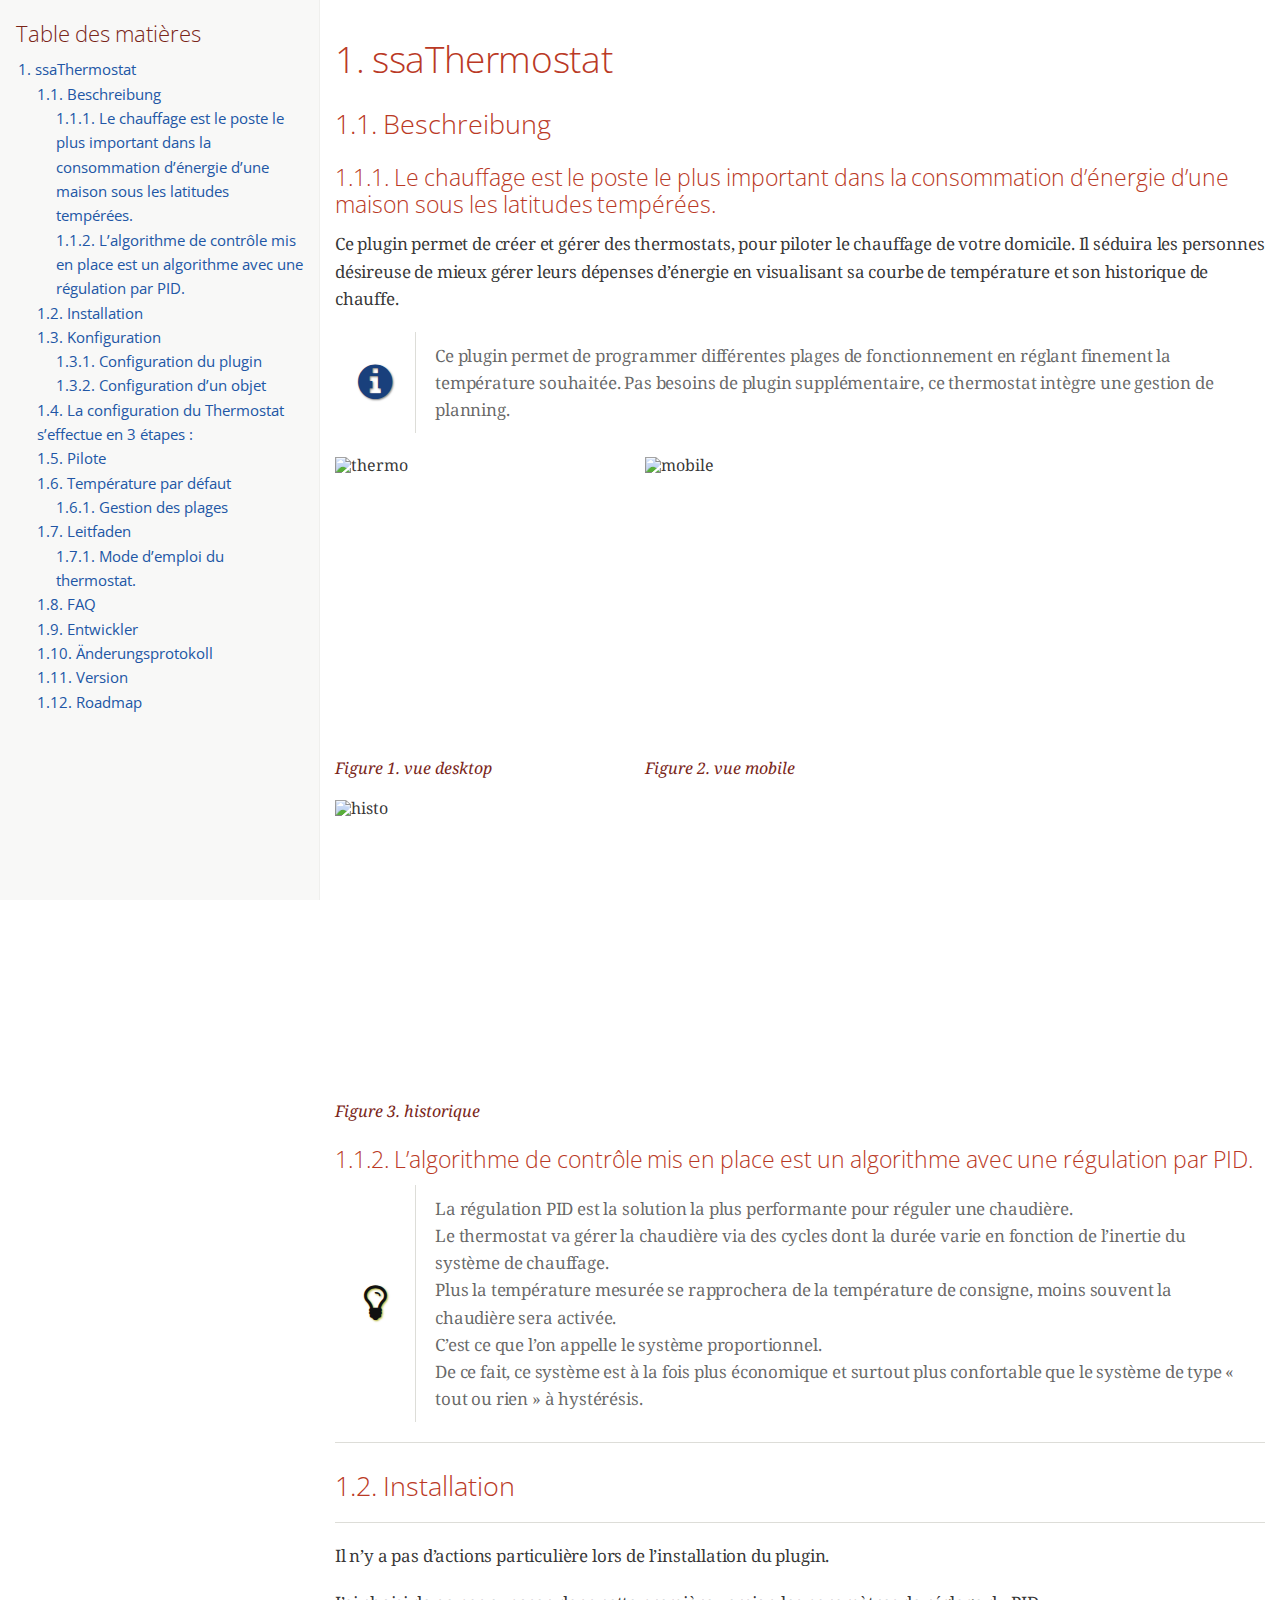
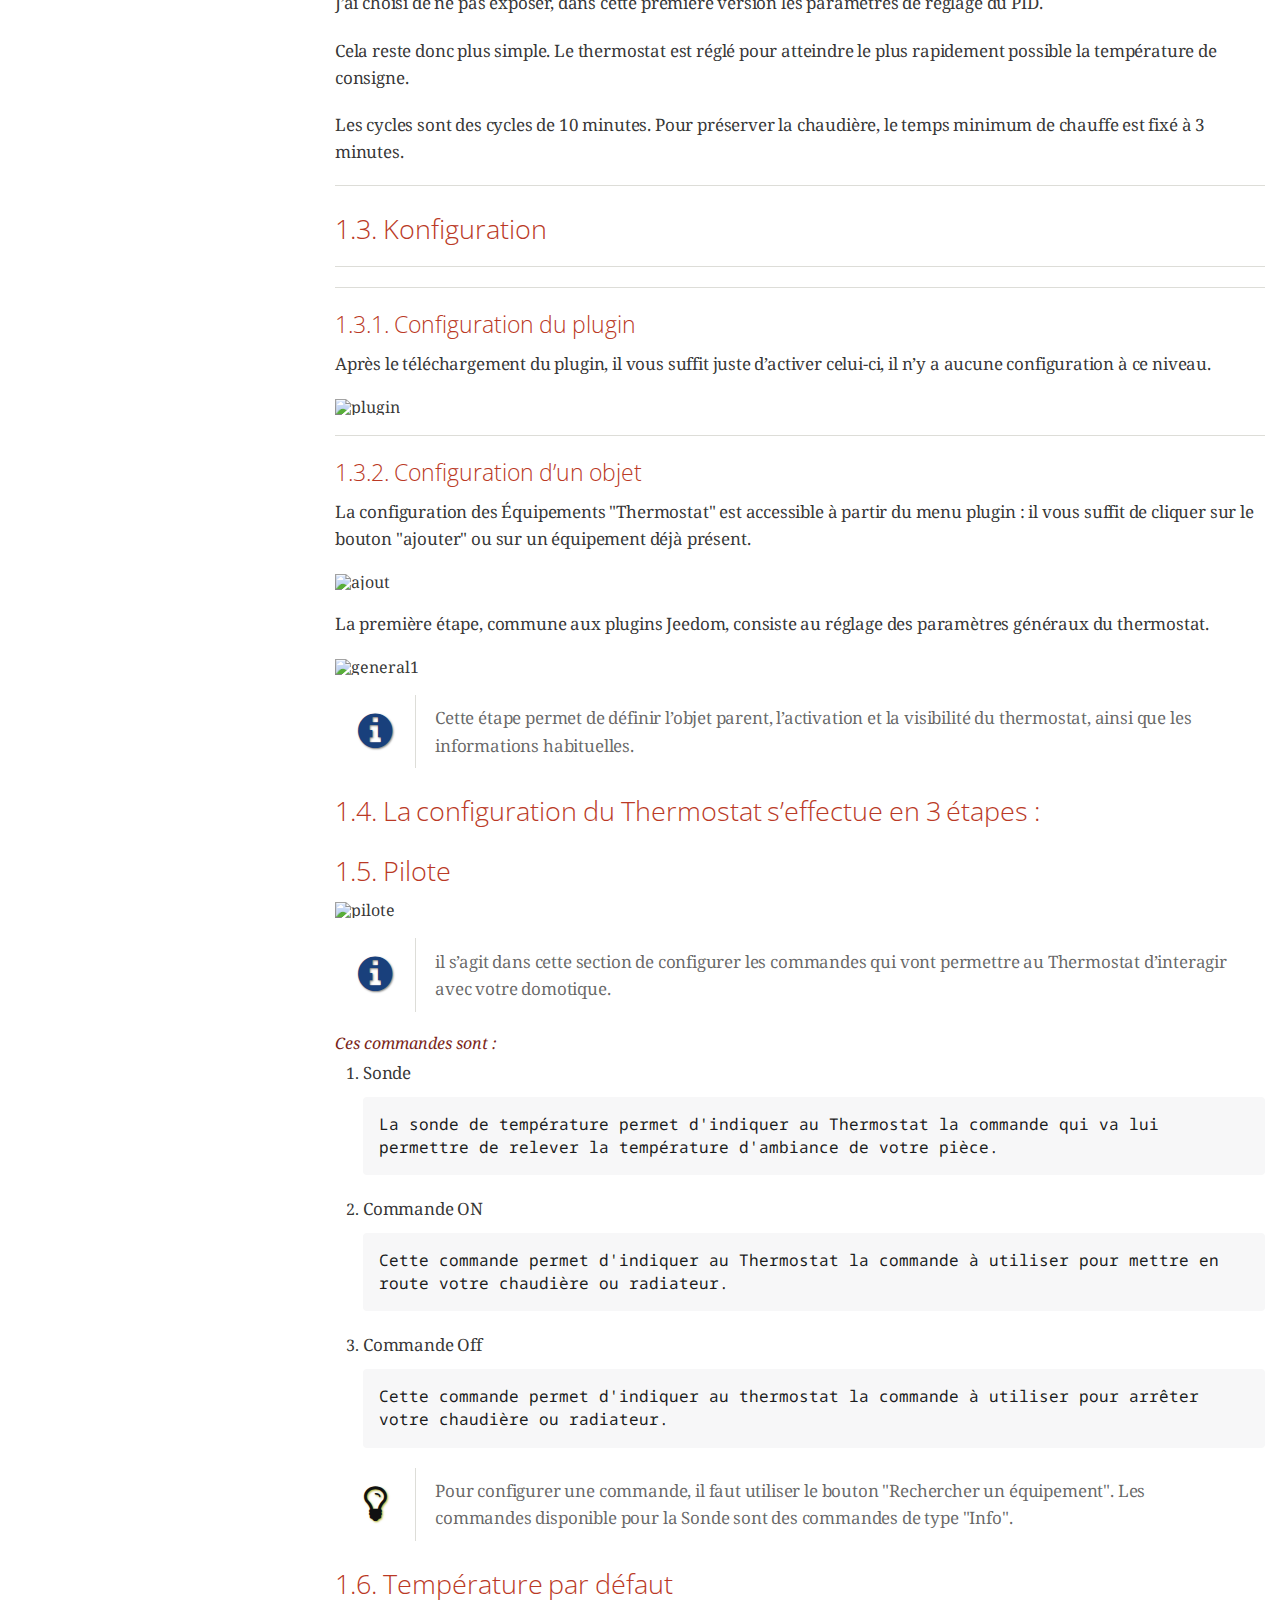
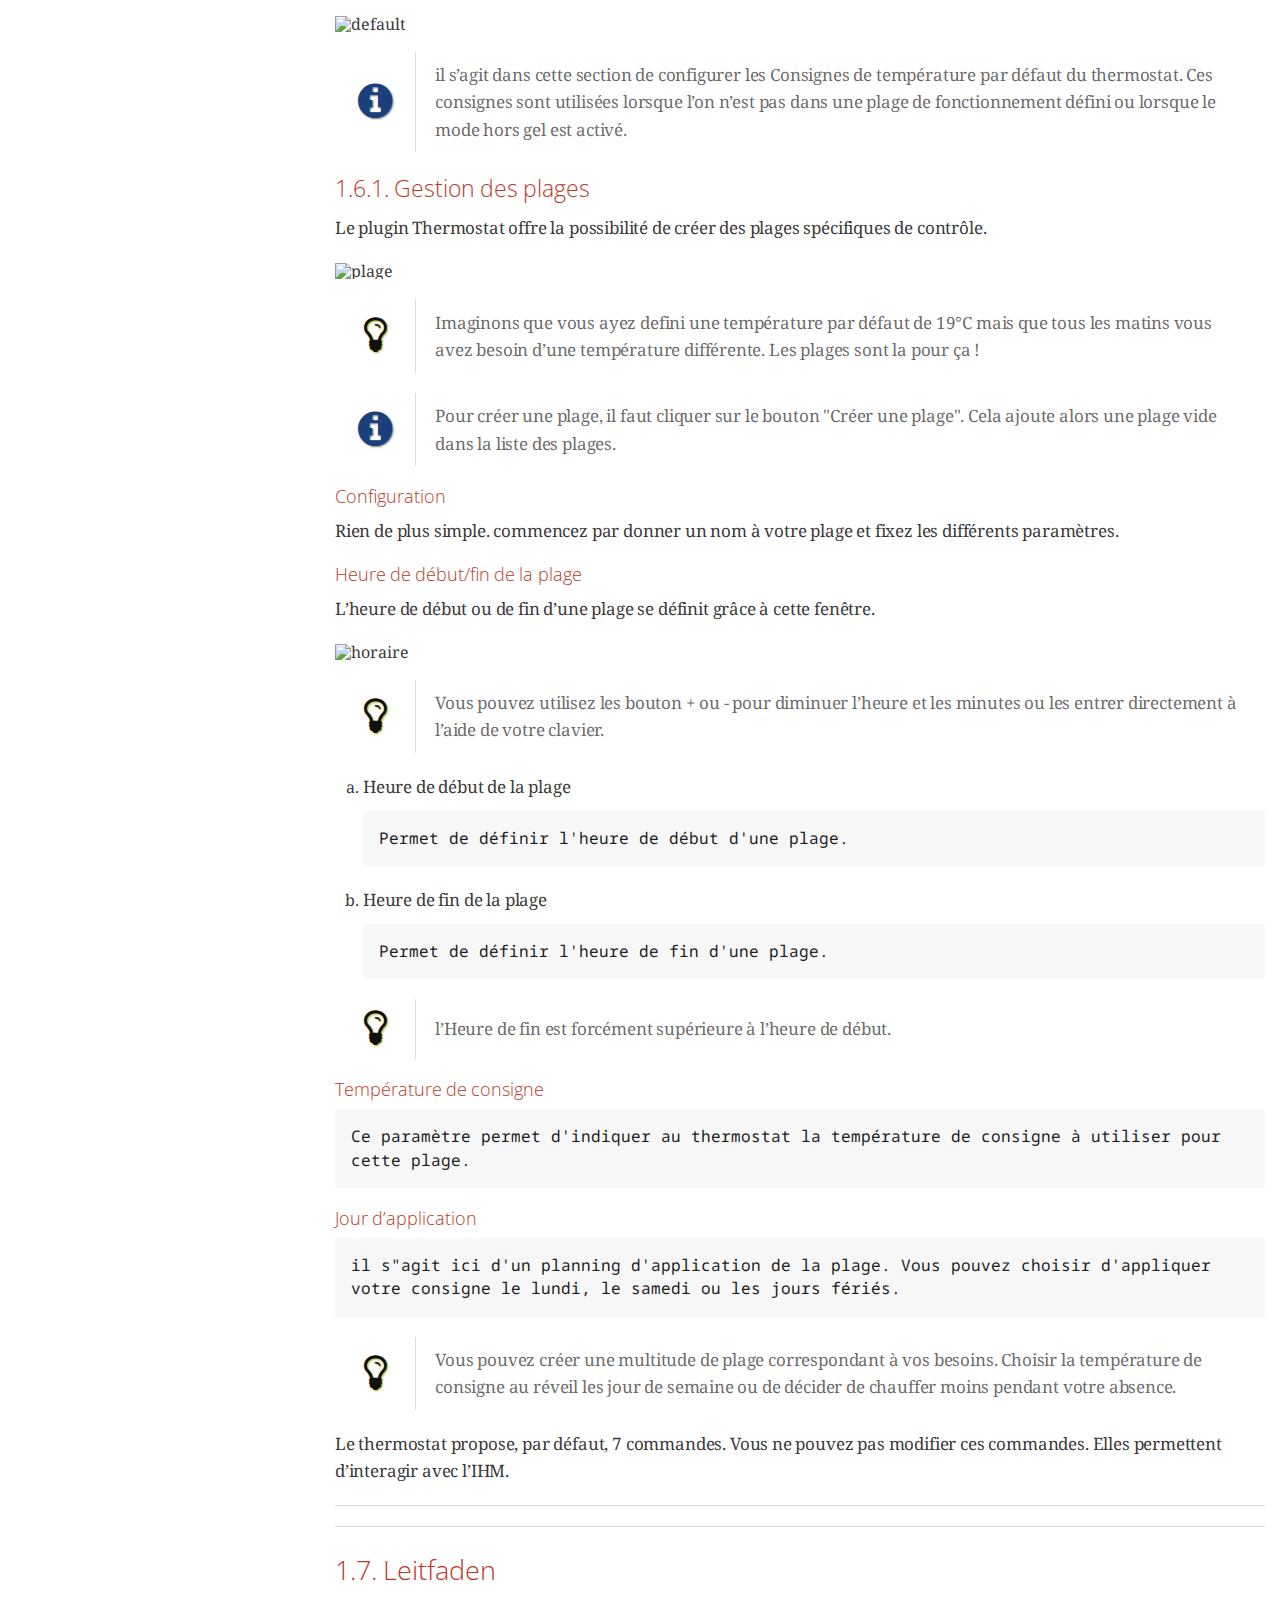
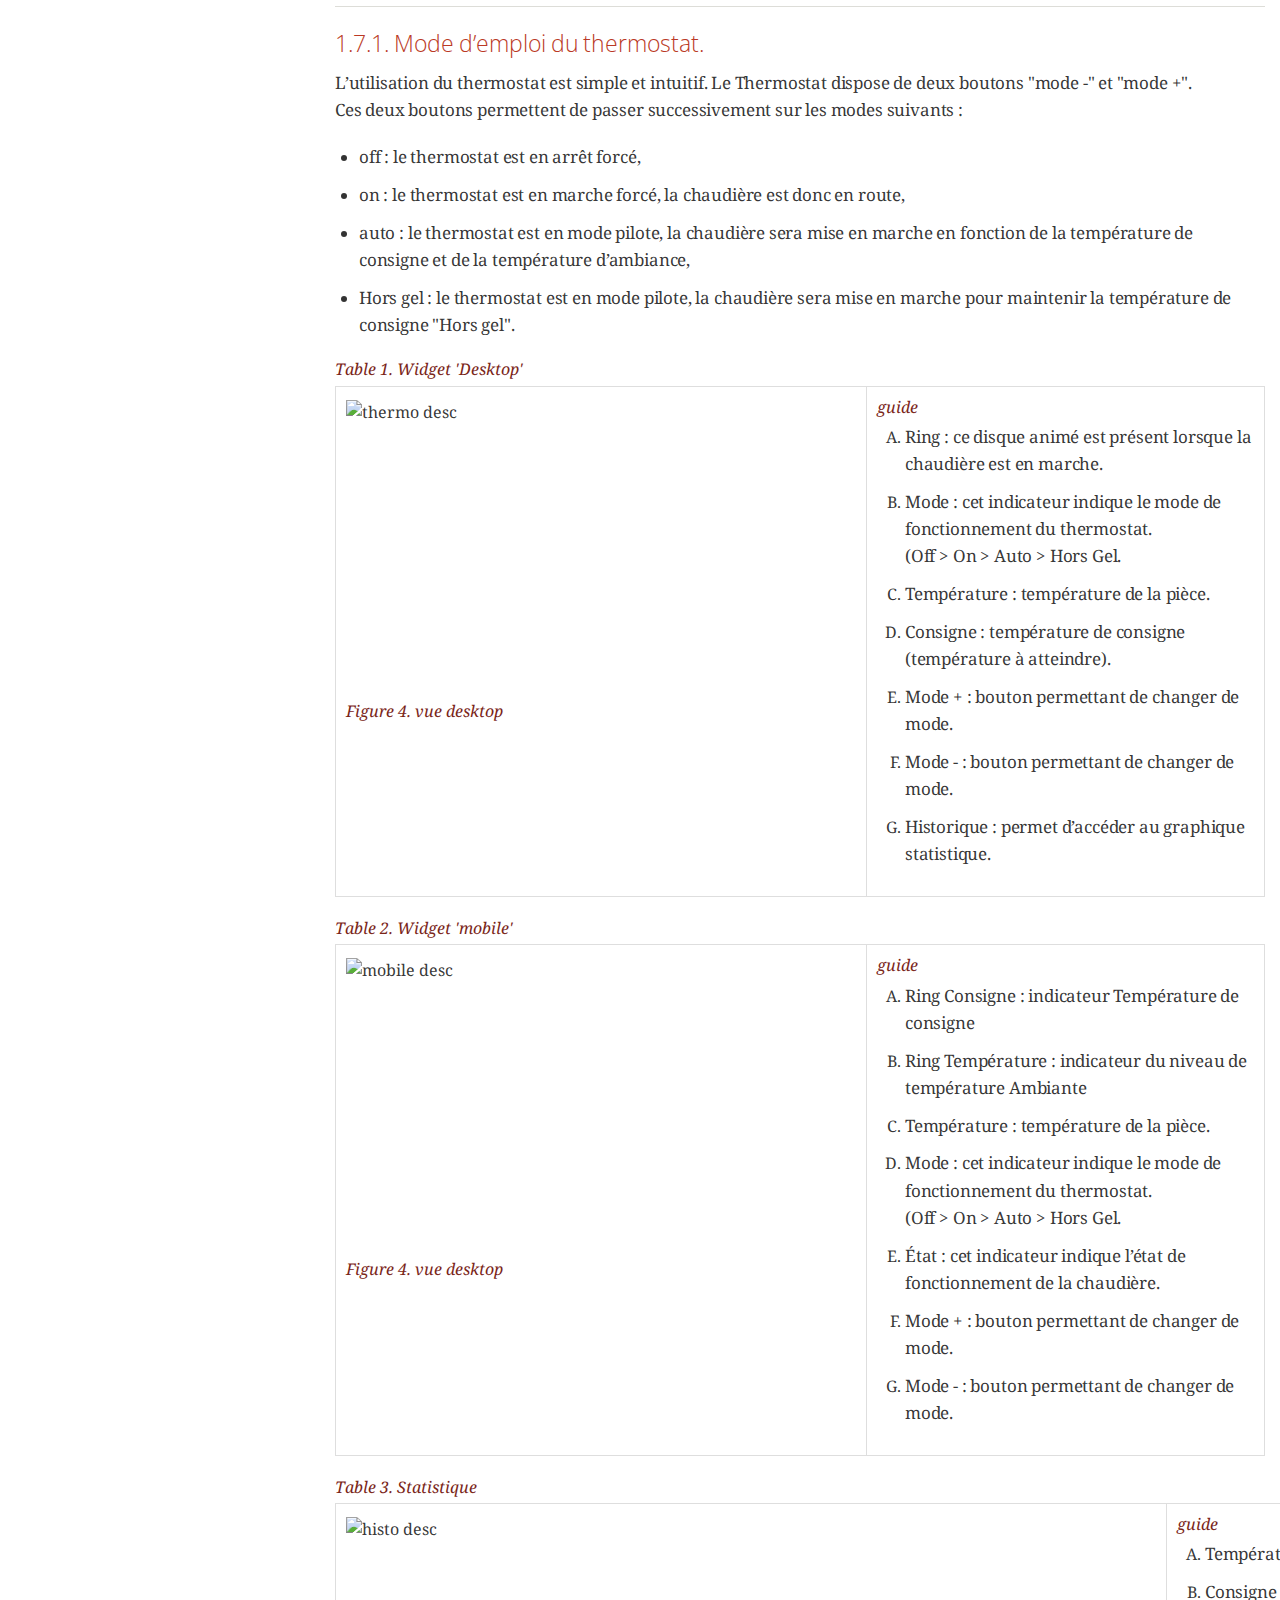
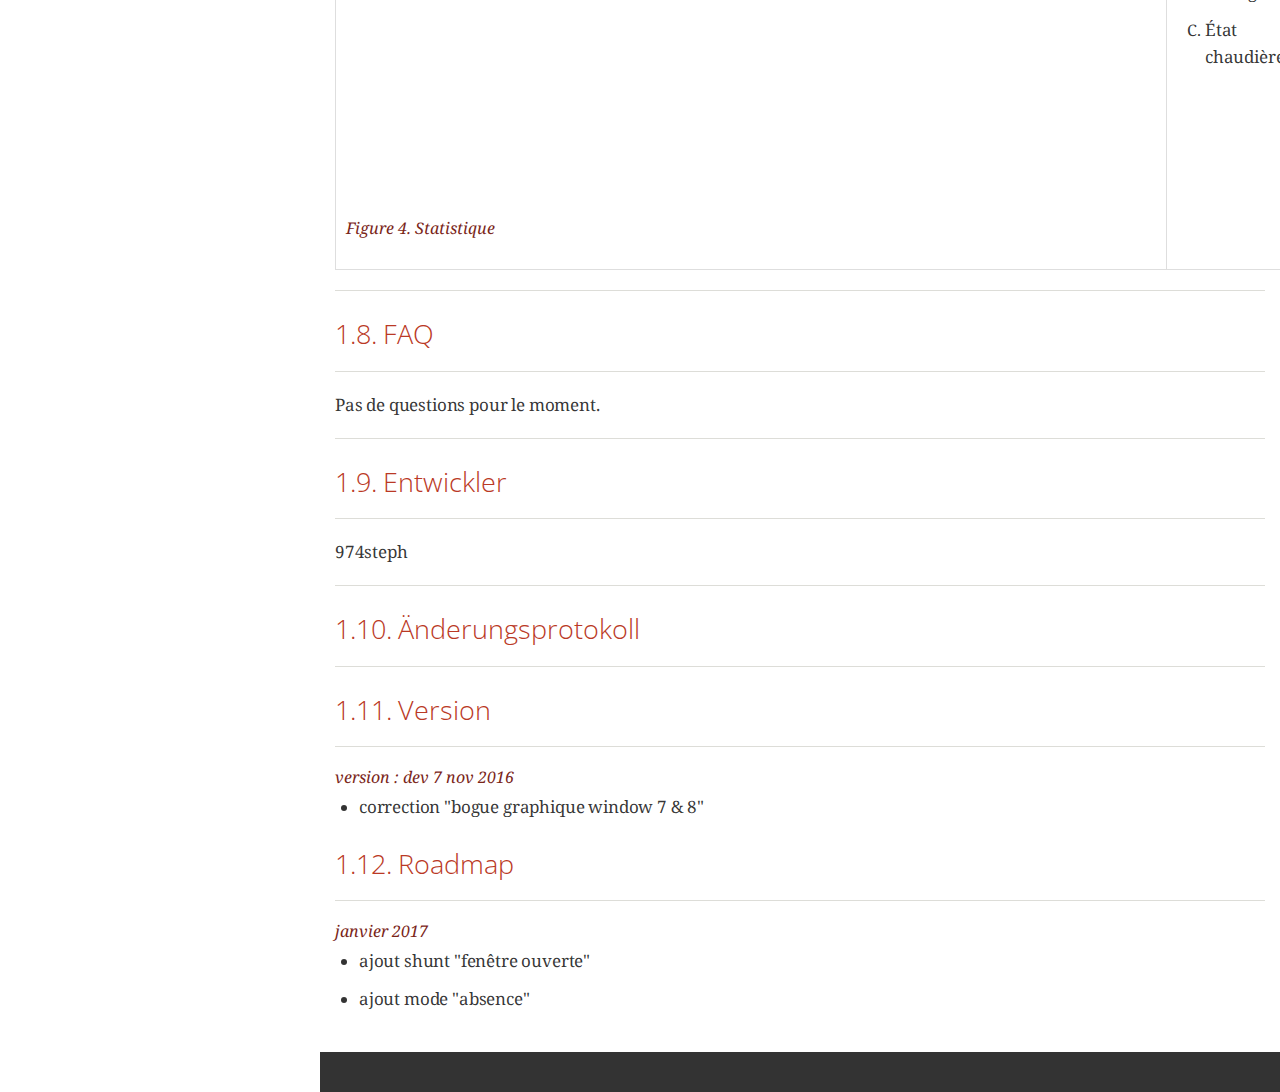
==== commit 8628de37: "[ROBOT] Action all" ====
--- a/doc/de_DE/index.html
+++ b/doc/de_DE/index.html
@@ -5,7 +5,7 @@
 <!--[if IE]><meta http-equiv="X-UA-Compatible" content="IE=edge"><![endif]-->
 <meta name="viewport" content="width=device-width, initial-scale=1.0">
 <meta name="generator" content="Asciidoctor 1.5.3.dev">
-<title>ssaThermostat Thermostat</title>
+<title>ssaThermostat</title>
 <link rel="stylesheet" href="https://fonts.googleapis.com/css?family=Open+Sans:300,300italic,400,400italic,600,600italic%7CNoto+Serif:400,400italic,700,700italic%7CDroid+Sans+Mono:400,700">
 <style>
 /* Asciidoctor default stylesheet | MIT License | http://asciidoctor.org */
@@ -415,16 +415,16 @@
 <div id="toc" class="toc2">
 <div id="toctitle">Table des matières</div>
 <ul class="sectlevel1">
-<li><a href="#_ssathermostat_thermostat">1. ssaThermostat Thermostat</a>
+<li><a href="#_ssathermostat">1. ssaThermostat</a>
 <ul class="sectlevel2">
-<li><a href="#_description">1.1. Description</a>
+<li><a href="#_beschreibung">1.1. Beschreibung</a>
 <ul class="sectlevel3">
 <li><a href="#_le_chauffage_est_le_poste_le_plus_important_dans_la_consommation_d_énergie_d_une_maison_sous_les_latitudes_tempérées">1.1.1. Le chauffage est le poste le plus important dans la consommation d’énergie d’une maison sous les latitudes tempérées.</a></li>
 <li><a href="#_l_algorithme_de_contrôle_mis_en_place_est_un_algorithme_avec_une_régulation_par_pid_br">1.1.2. L&#8217;algorithme  de contrôle mis en place est un algorithme avec une régulation par PID.<br></a></li>
 </ul>
 </li>
 <li><a href="#_installation">1.2. Installation</a></li>
-<li><a href="#_configuration">1.3. Configuration</a>
+<li><a href="#_konfiguration">1.3. Konfiguration</a>
 <ul class="sectlevel3">
 <li><a href="#_configuration_du_plugin">1.3.1. Configuration du plugin</a></li>
 <li><a href="#_configuration_d_un_objet">1.3.2. Configuration d&#8217;un objet</a></li>
@@ -437,14 +437,14 @@
 <li><a href="#_gestion_des_plages">1.6.1. Gestion des plages</a></li>
 </ul>
 </li>
-<li><a href="#_guide">1.7. Guide</a>
+<li><a href="#_leitfaden">1.7. Leitfaden</a>
 <ul class="sectlevel3">
 <li><a href="#_mode_d_emploi_du_thermostat">1.7.1. Mode d&#8217;emploi du thermostat.</a></li>
 </ul>
 </li>
 <li><a href="#_faq">1.8. FAQ</a></li>
-<li><a href="#_développeur">1.9. Développeur</a></li>
-<li><a href="#_changelog">1.10. Changelog</a></li>
+<li><a href="#_entwickler">1.9. Entwickler</a></li>
+<li><a href="#_Änderungsprotokoll">1.10. Änderungsprotokoll</a></li>
 <li><a href="#_version">1.11. Version</a></li>
 <li><a href="#_roadmap">1.12. Roadmap</a></li>
 </ul>
@@ -454,10 +454,10 @@
 </div>
 <div id="content">
 <div class="sect1">
-<h2 id="_ssathermostat_thermostat">1. ssaThermostat Thermostat</h2>
+<h2 id="_ssathermostat">1. ssaThermostat</h2>
 <div class="sectionbody">
 <div class="sect2">
-<h3 id="_description">1.1. Description</h3>
+<h3 id="_beschreibung">1.1. Beschreibung</h3>
 <div class="sect3">
 <h4 id="_le_chauffage_est_le_poste_le_plus_important_dans_la_consommation_d_énergie_d_une_maison_sous_les_latitudes_tempérées">1.1.1. Le chauffage est le poste le plus important dans la consommation d’énergie d’une maison sous les latitudes tempérées.</h4>
 <div class="paragraph">
@@ -534,7 +534,7 @@
 <hr>
 </div>
 <div class="sect2">
-<h3 id="_configuration">1.3. Configuration</h3>
+<h3 id="_konfiguration">1.3. Konfiguration</h3>
 <hr>
 <hr>
 <div class="sect3">
@@ -702,7 +702,7 @@
 </table>
 </div>
 <div class="sect4">
-<h5 id="_configuration_2">Configuration</h5>
+<h5 id="_configuration">Configuration</h5>
 <div class="paragraph">
 <p>Rien de plus simple. commencez par donner un nom à votre plage et fixez les différents paramètres.</p>
 </div>
@@ -799,7 +799,7 @@
 </div>
 </div>
 <div class="sect2">
-<h3 id="_guide">1.7. Guide</h3>
+<h3 id="_leitfaden">1.7. Leitfaden</h3>
 <hr>
 <div class="sect3">
 <h4 id="_mode_d_emploi_du_thermostat">1.7.1. Mode d&#8217;emploi du thermostat.</h4>
@@ -963,7 +963,7 @@
 <hr>
 </div>
 <div class="sect2">
-<h3 id="_développeur">1.9. Développeur</h3>
+<h3 id="_entwickler">1.9. Entwickler</h3>
 <hr>
 <div class="paragraph">
 <p>974steph</p>
@@ -971,7 +971,7 @@
 <hr>
 </div>
 <div class="sect2">
-<h3 id="_changelog">1.10. Changelog</h3>
+<h3 id="_Änderungsprotokoll">1.10. Änderungsprotokoll</h3>
 <hr>
 </div>
 <div class="sect2">
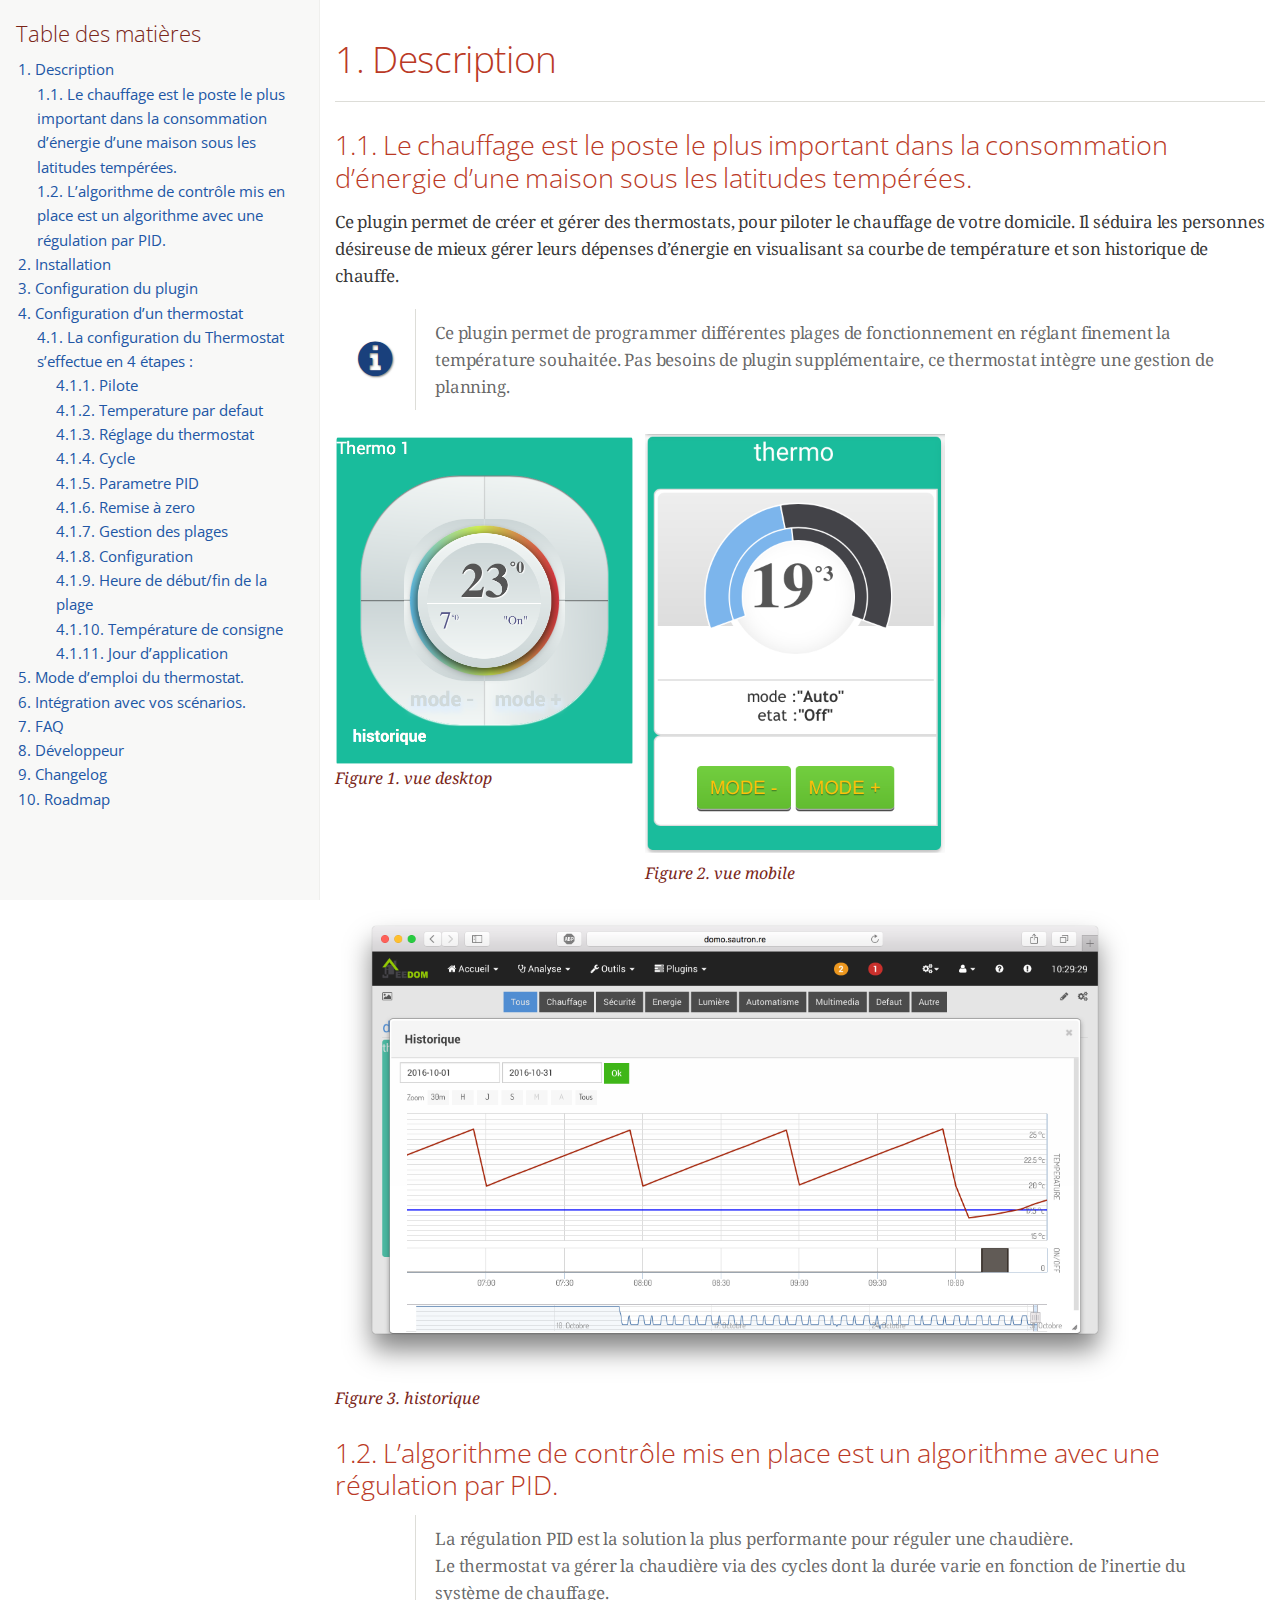
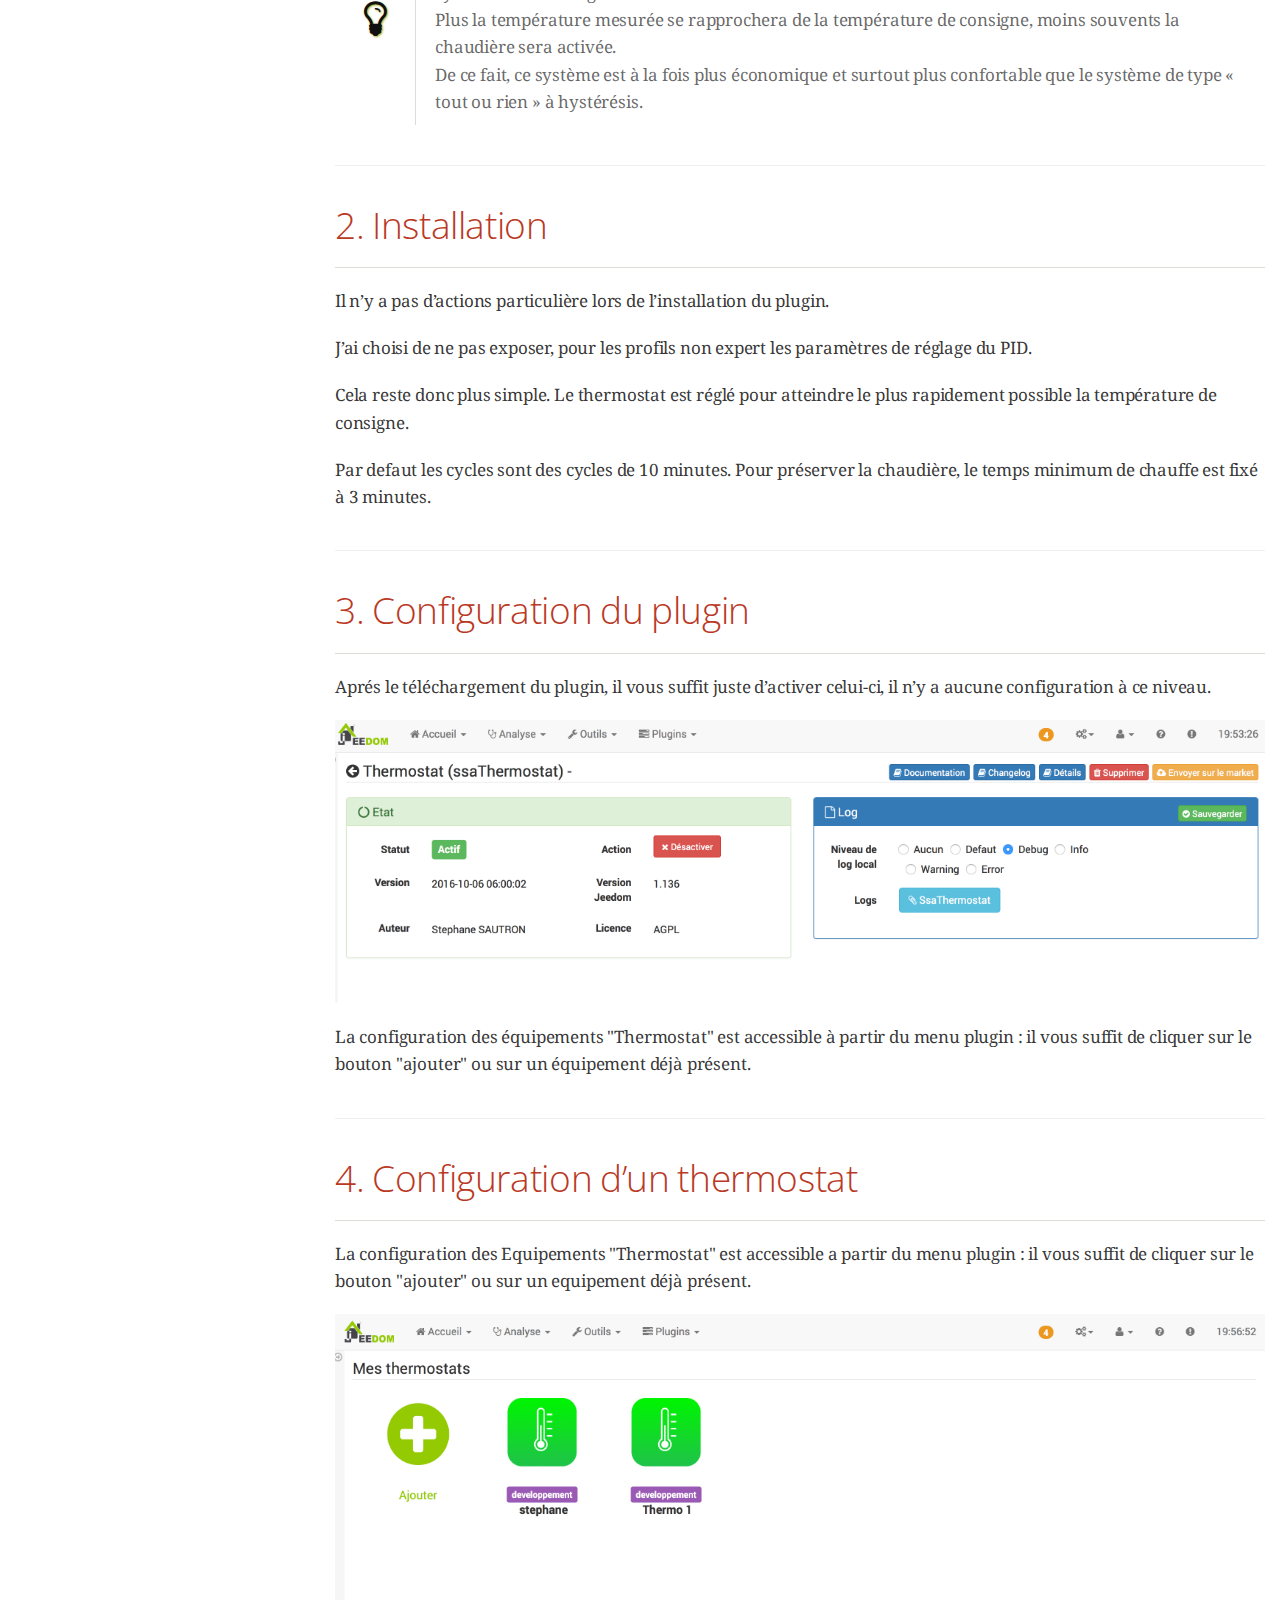
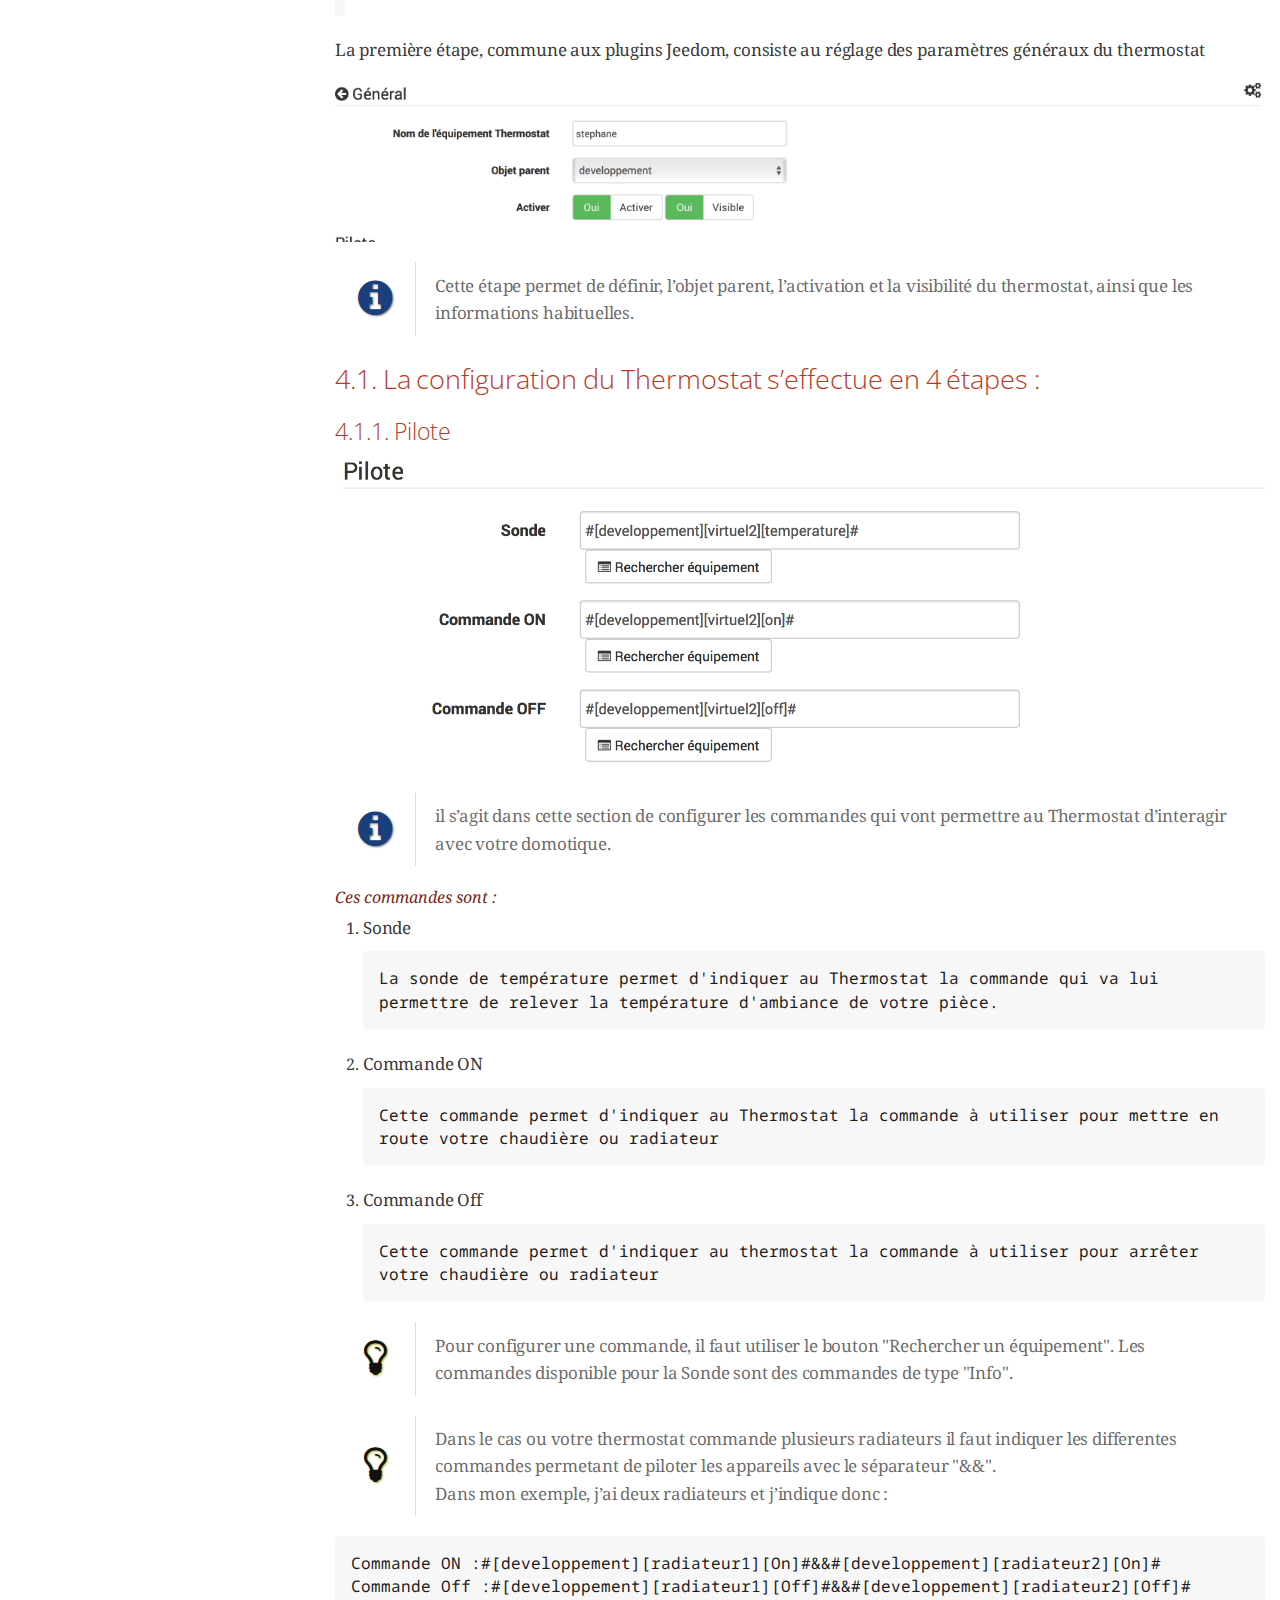
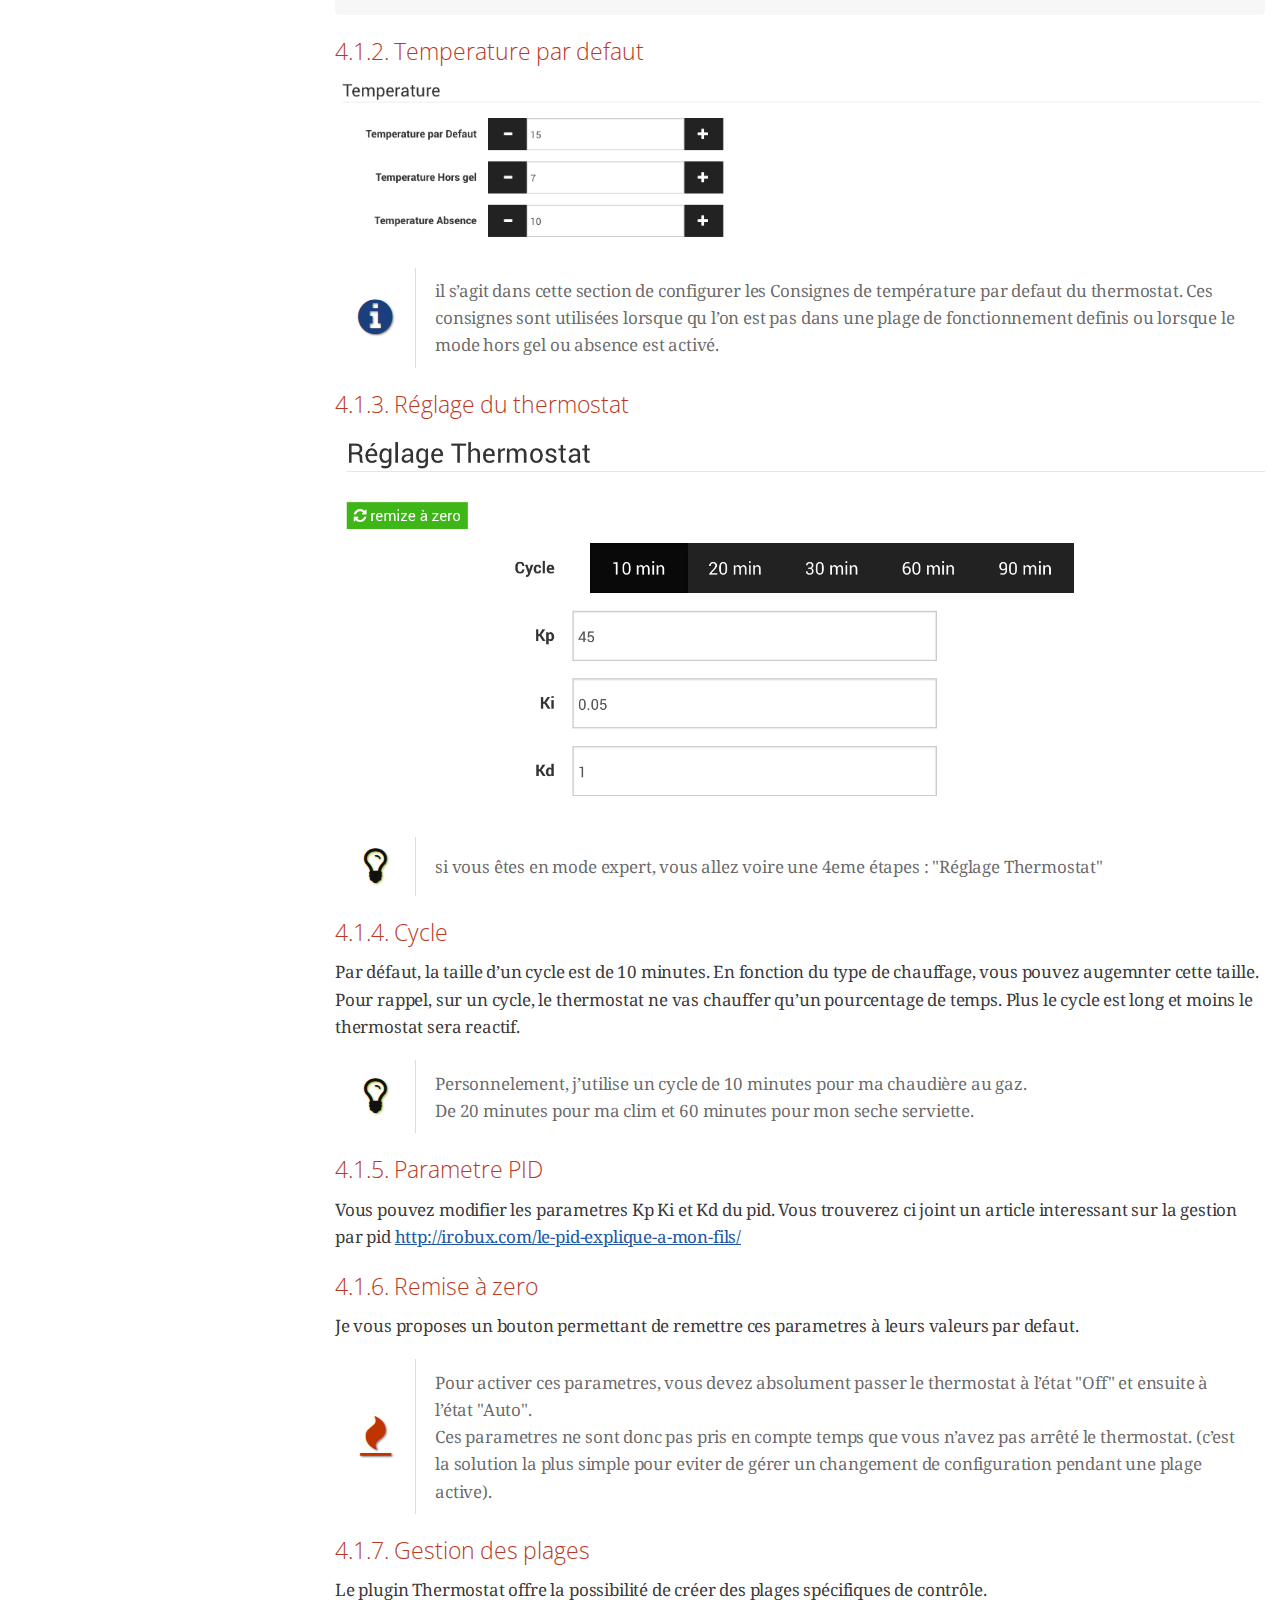
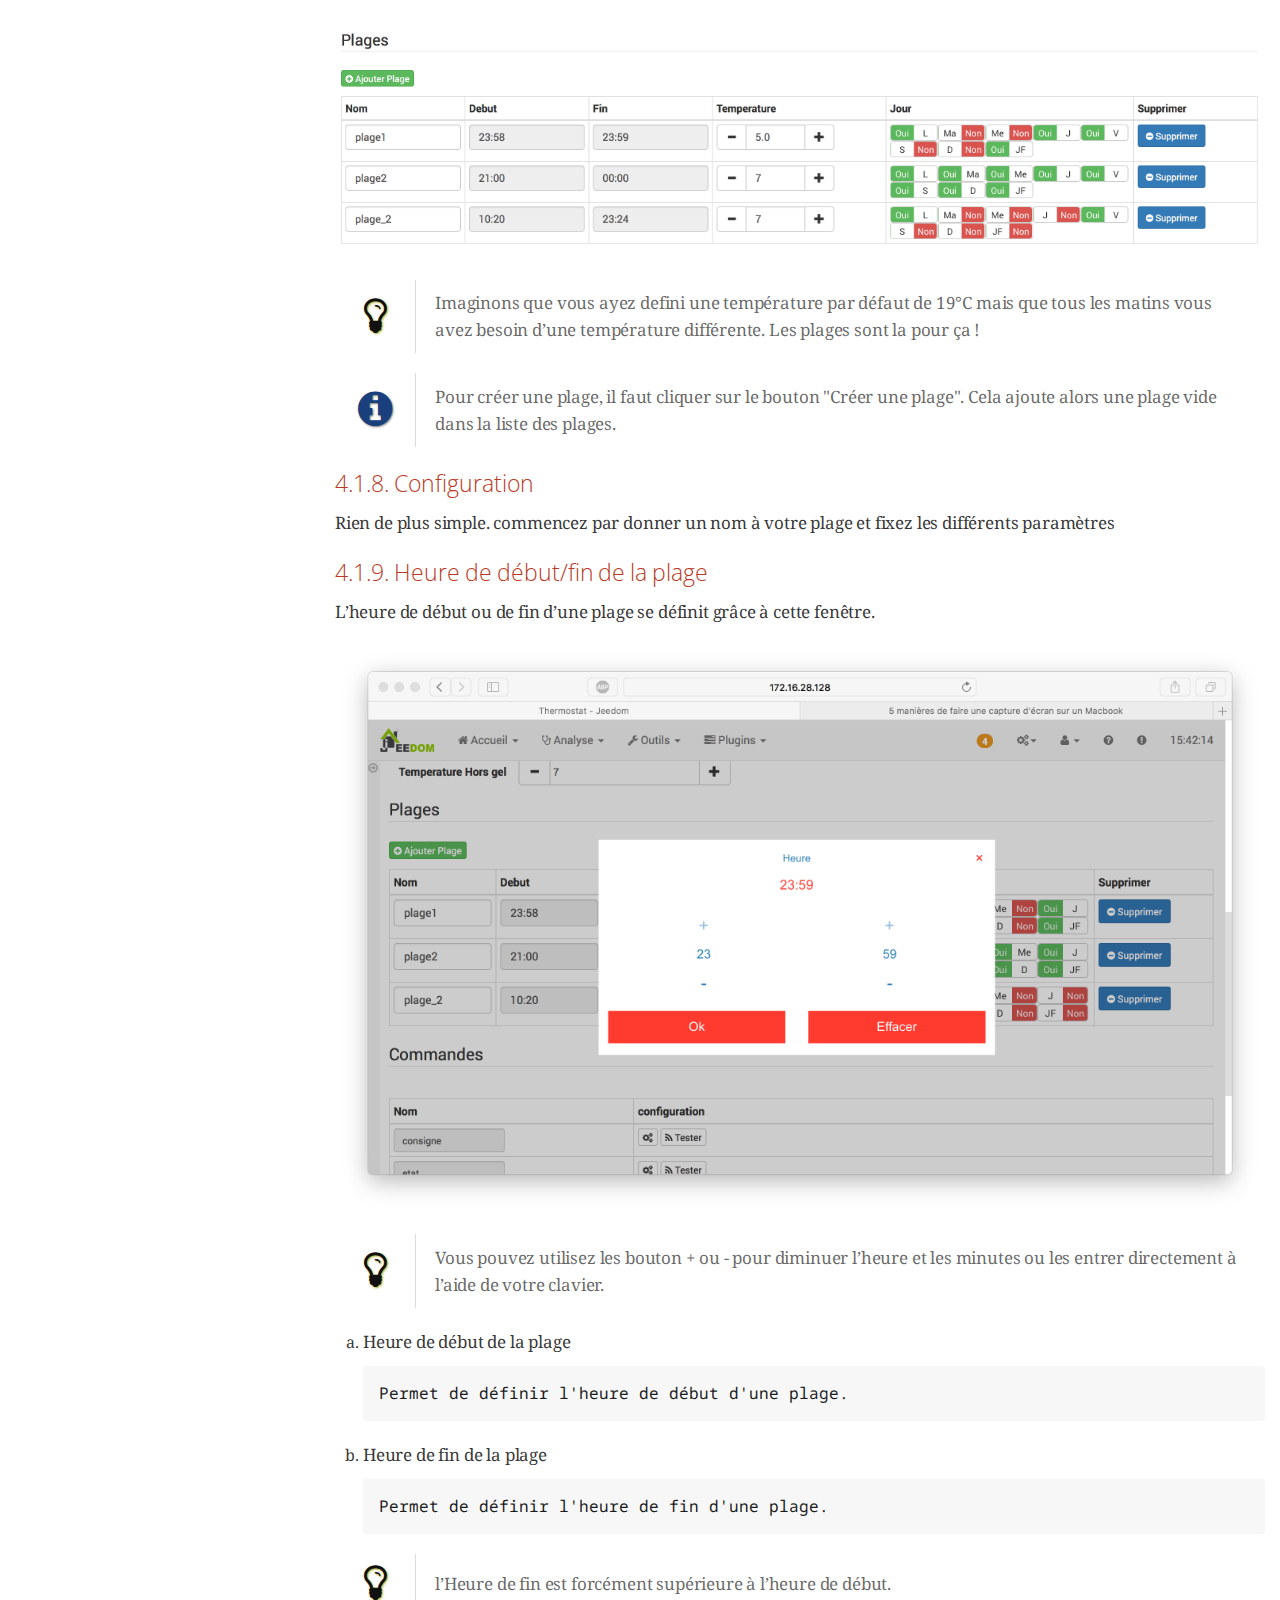
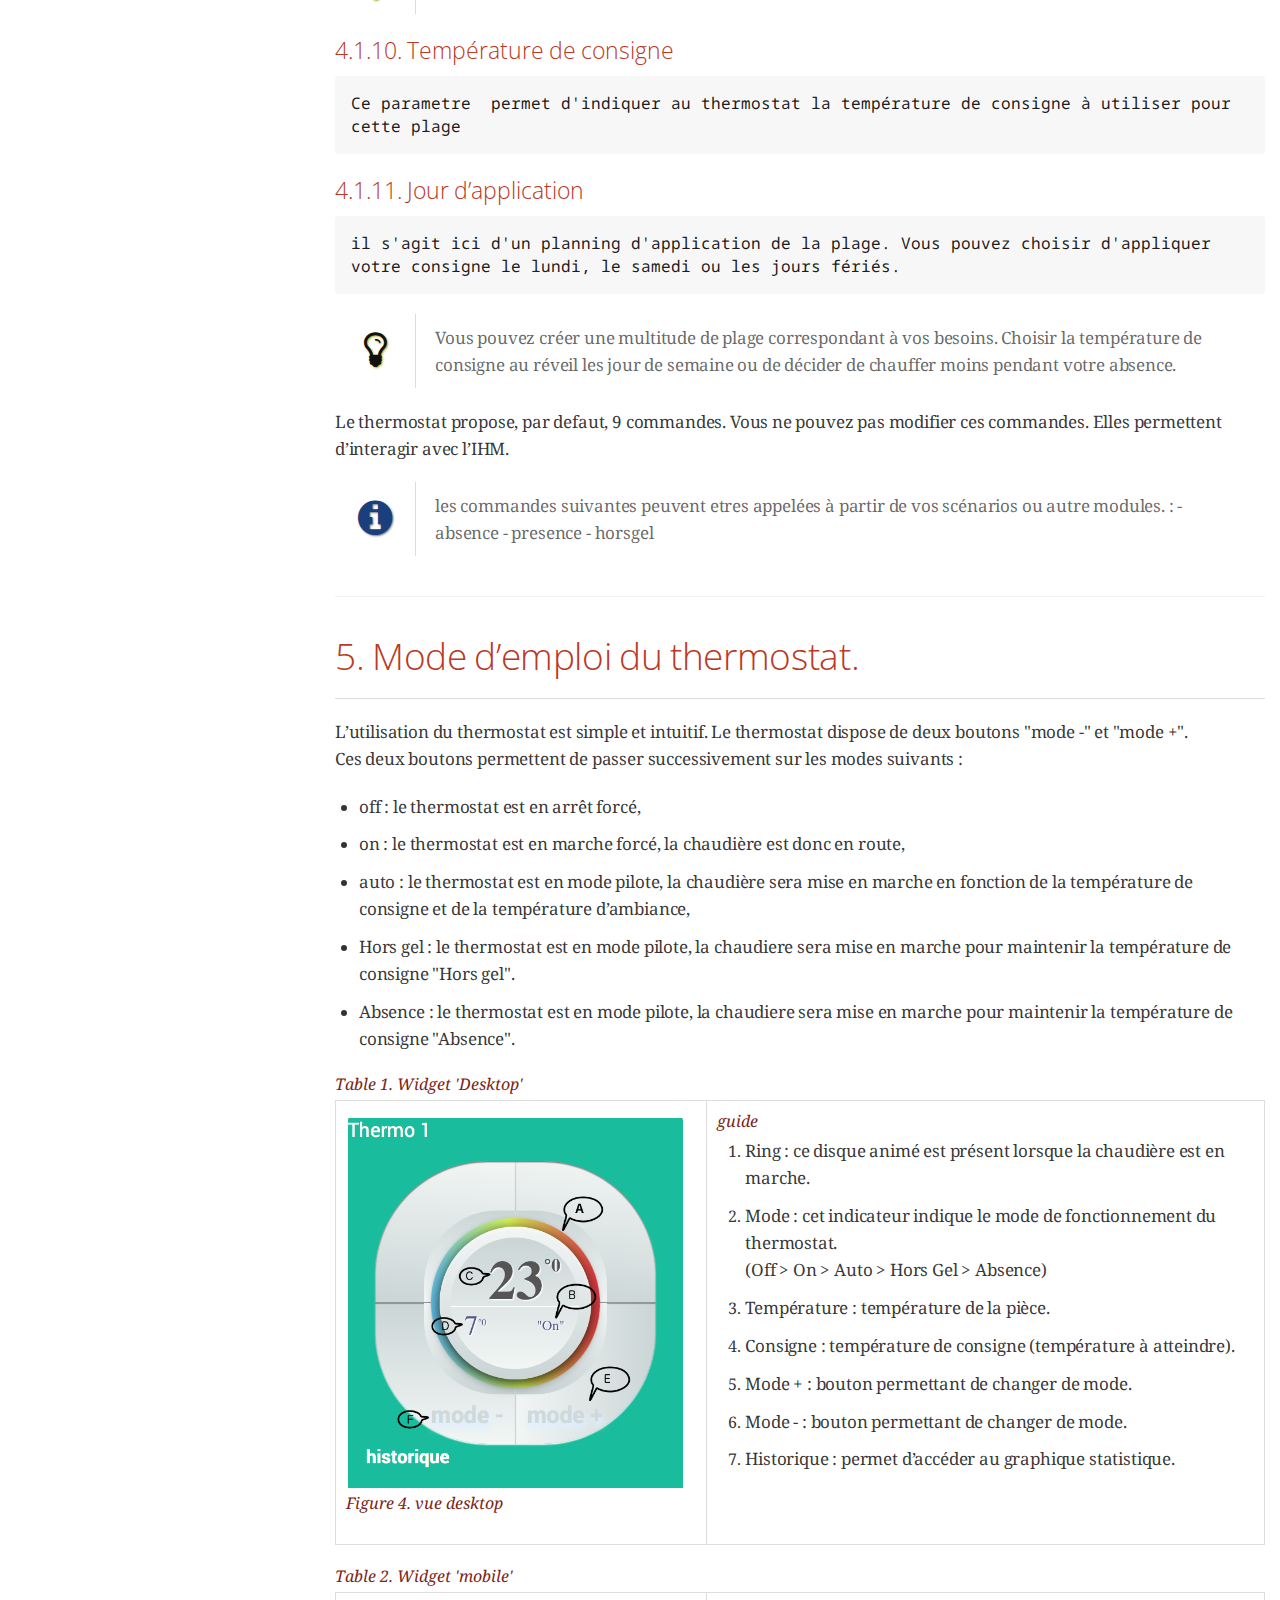
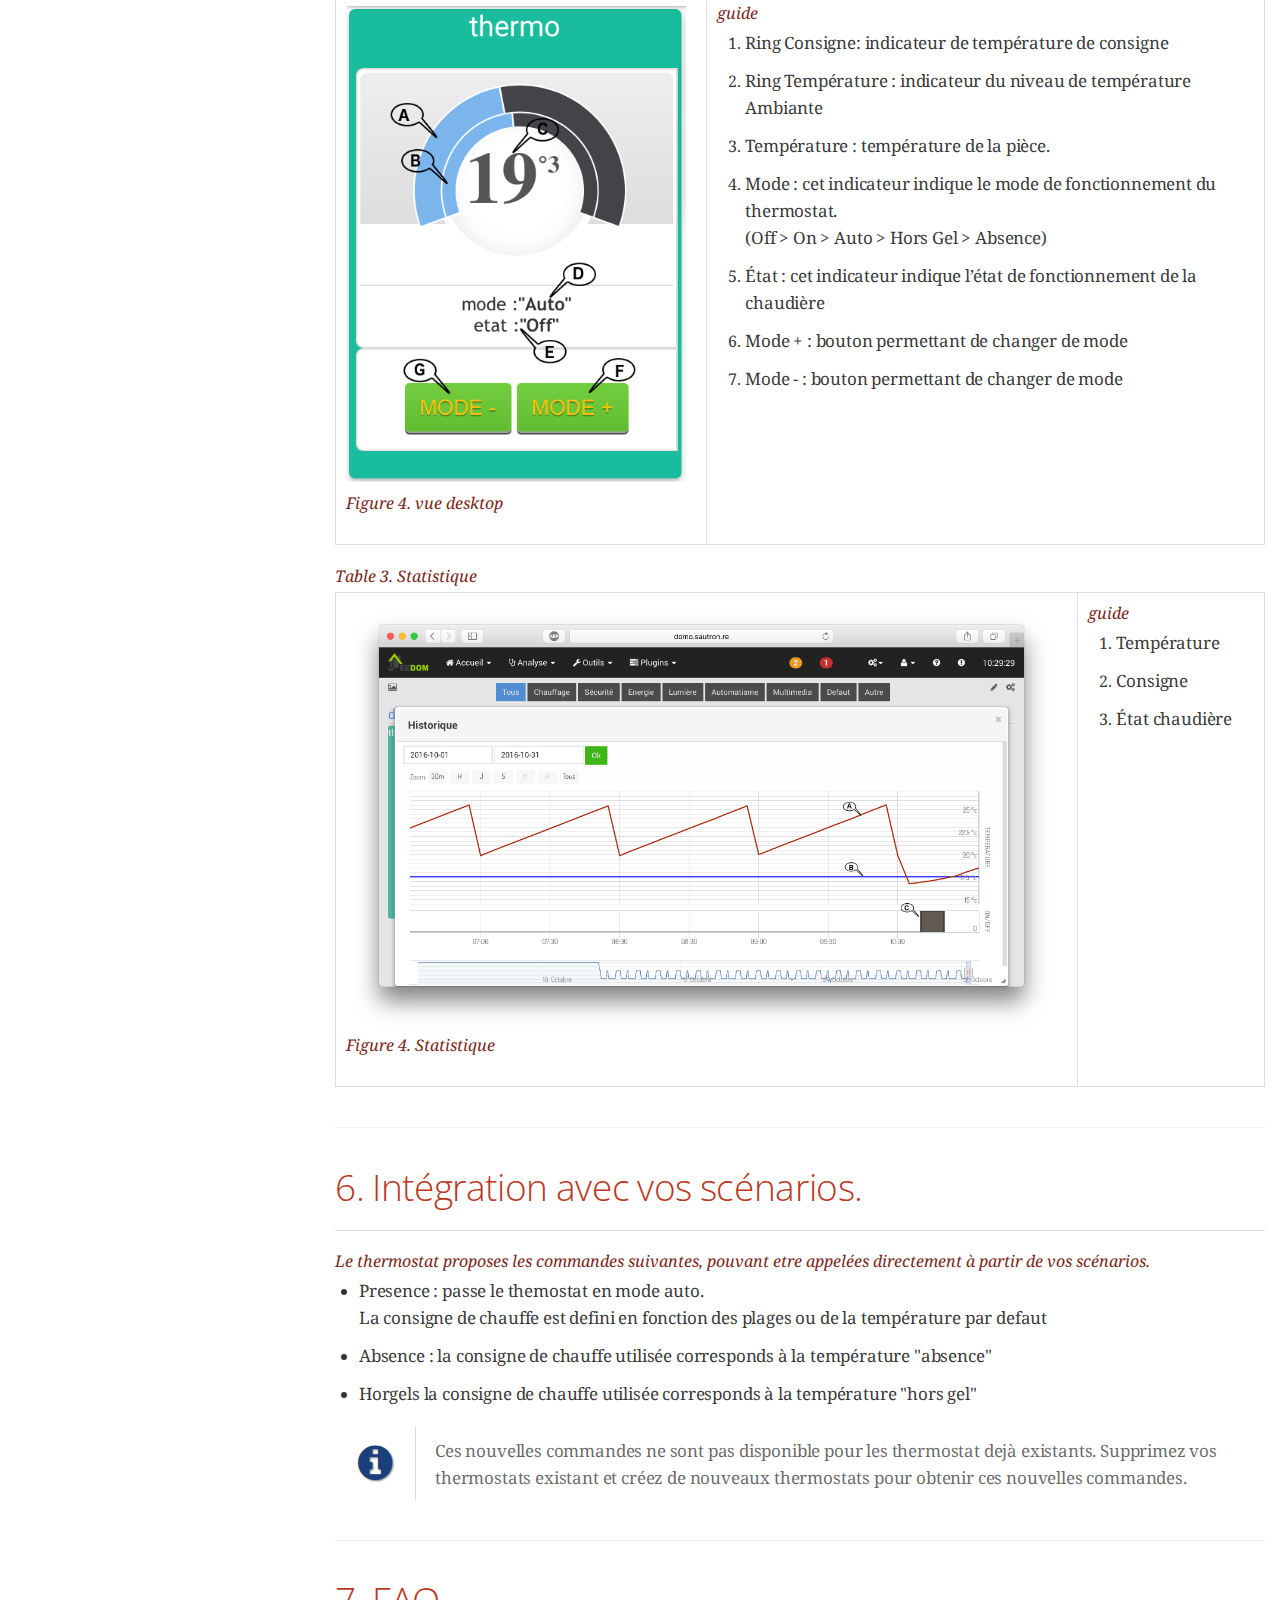
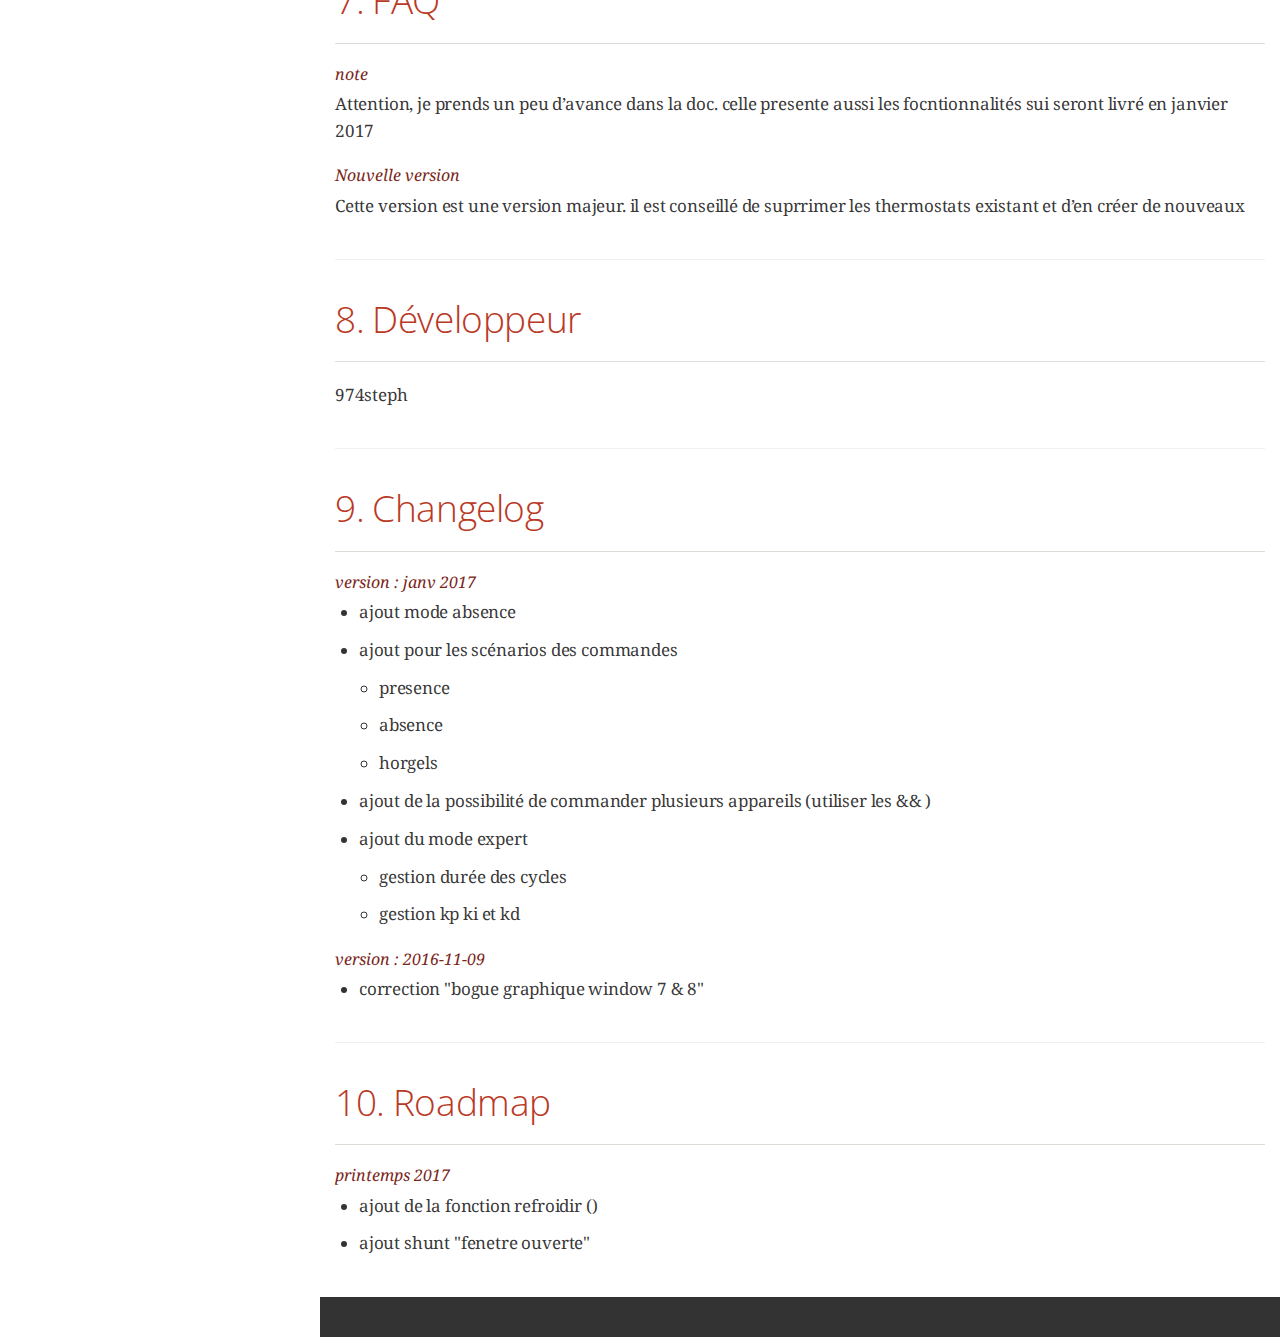
==== commit 2eeb1ed6: "[ROBOT] Action all" ====
--- a/doc/de_DE/index.html
+++ b/doc/de_DE/index.html
@@ -5,7 +5,7 @@
 <!--[if IE]><meta http-equiv="X-UA-Compatible" content="IE=edge"><![endif]-->
 <meta name="viewport" content="width=device-width, initial-scale=1.0">
 <meta name="generator" content="Asciidoctor 1.5.3.dev">
-<title>ssaThermostat</title>
+<title>description</title>
 <link rel="stylesheet" href="https://fonts.googleapis.com/css?family=Open+Sans:300,300italic,400,400italic,600,600italic%7CNoto+Serif:400,400italic,700,700italic%7CDroid+Sans+Mono:400,700">
 <style>
 /* Asciidoctor default stylesheet | MIT License | http://asciidoctor.org */
@@ -415,179 +415,177 @@
 <div id="toc" class="toc2">
 <div id="toctitle">Table des matières</div>
 <ul class="sectlevel1">
-<li><a href="#_ssathermostat">1. ssaThermostat</a>
+<li><a href="#_description">1. Description</a>
 <ul class="sectlevel2">
-<li><a href="#_beschreibung">1.1. Beschreibung</a>
+<li><a href="#_le_chauffage_est_le_poste_le_plus_important_dans_la_consommation_d_énergie_d_une_maison_sous_les_latitudes_tempérées">1.1. Le chauffage est le poste le plus important dans la consommation d’énergie d’une maison sous les latitudes tempérées.</a></li>
+<li><a href="#_l_algorithme_de_contrôle_mis_en_place_est_un_algorithme_avec_une_régulation_par_pid_br">1.2. L&#8217;algorithme  de contrôle mis en place est un algorithme avec une régulation par PID.<br></a></li>
+</ul>
+</li>
+<li><a href="#_installation">2. Installation</a></li>
+<li><a href="#_configuration_du_plugin">3. Configuration du plugin</a></li>
+<li><a href="#_configuration_d_un_thermostat">4. Configuration d&#8217;un thermostat</a>
+<ul class="sectlevel2">
+<li><a href="#_la_configuration_du_thermostat_s_effectue_en_4_étapes">4.1. La configuration du Thermostat s&#8217;effectue en 4 étapes :</a>
 <ul class="sectlevel3">
-<li><a href="#_le_chauffage_est_le_poste_le_plus_important_dans_la_consommation_d_énergie_d_une_maison_sous_les_latitudes_tempérées">1.1.1. Le chauffage est le poste le plus important dans la consommation d’énergie d’une maison sous les latitudes tempérées.</a></li>
-<li><a href="#_l_algorithme_de_contrôle_mis_en_place_est_un_algorithme_avec_une_régulation_par_pid_br">1.1.2. L&#8217;algorithme  de contrôle mis en place est un algorithme avec une régulation par PID.<br></a></li>
+<li><a href="#_pilote">4.1.1. Pilote</a></li>
+<li><a href="#_temperature_par_defaut">4.1.2. Temperature par defaut</a></li>
+<li><a href="#_réglage_du_thermostat">4.1.3. Réglage du thermostat</a></li>
+<li><a href="#_cycle">4.1.4. Cycle</a></li>
+<li><a href="#_parametre_pid">4.1.5. Parametre PID</a></li>
+<li><a href="#_remise_à_zero">4.1.6. Remise à zero</a></li>
+<li><a href="#_gestion_des_plages">4.1.7. Gestion des plages</a></li>
+<li><a href="#_configuration">4.1.8. Configuration</a></li>
+<li><a href="#_heure_de_début_fin_de_la_plage">4.1.9. Heure de début/fin de la plage</a></li>
+<li><a href="#_température_de_consigne">4.1.10. Température de consigne</a></li>
+<li><a href="#_jour_d_application">4.1.11. Jour d&#8217;application</a></li>
 </ul>
 </li>
-<li><a href="#_installation">1.2. Installation</a></li>
-<li><a href="#_konfiguration">1.3. Konfiguration</a>
-<ul class="sectlevel3">
-<li><a href="#_configuration_du_plugin">1.3.1. Configuration du plugin</a></li>
-<li><a href="#_configuration_d_un_objet">1.3.2. Configuration d&#8217;un objet</a></li>
 </ul>
 </li>
-<li><a href="#_la_configuration_du_thermostat_s_effectue_en_3_étapes">1.4. La configuration du Thermostat s&#8217;effectue en 3 étapes :</a></li>
-<li><a href="#_pilote">1.5. Pilote</a></li>
-<li><a href="#_température_par_défaut">1.6. Température par défaut</a>
-<ul class="sectlevel3">
-<li><a href="#_gestion_des_plages">1.6.1. Gestion des plages</a></li>
-</ul>
-</li>
-<li><a href="#_leitfaden">1.7. Leitfaden</a>
-<ul class="sectlevel3">
-<li><a href="#_mode_d_emploi_du_thermostat">1.7.1. Mode d&#8217;emploi du thermostat.</a></li>
-</ul>
-</li>
-<li><a href="#_faq">1.8. FAQ</a></li>
-<li><a href="#_entwickler">1.9. Entwickler</a></li>
-<li><a href="#_Änderungsprotokoll">1.10. Änderungsprotokoll</a></li>
-<li><a href="#_version">1.11. Version</a></li>
-<li><a href="#_roadmap">1.12. Roadmap</a></li>
-</ul>
-</li>
+<li><a href="#_mode_d_emploi_du_thermostat">5. Mode d&#8217;emploi du thermostat.</a></li>
+<li><a href="#_intégration_avec_vos_scénarios">6. Intégration avec vos scénarios.</a></li>
+<li><a href="#_faq">7. FAQ</a></li>
+<li><a href="#_développeur">8. Développeur</a></li>
+<li><a href="#_changelog">9. Changelog</a></li>
+<li><a href="#_roadmap">10. Roadmap</a></li>
 </ul>
 </div>
 </div>
 <div id="content">
 <div class="sect1">
-<h2 id="_ssathermostat">1. ssaThermostat</h2>
+<h2 id="_description">1. Description</h2>
 <div class="sectionbody">
+<hr>
 <div class="sect2">
-<h3 id="_beschreibung">1.1. Beschreibung</h3>
+<h3 id="_le_chauffage_est_le_poste_le_plus_important_dans_la_consommation_d_énergie_d_une_maison_sous_les_latitudes_tempérées">1.1. Le chauffage est le poste le plus important dans la consommation d’énergie d’une maison sous les latitudes tempérées.</h3>
+<div class="paragraph">
+<p>Ce plugin permet de créer et gérer des thermostats, pour piloter le chauffage de votre domicile.
+Il  séduira les personnes désireuse de mieux gérer leurs dépenses d&#8217;énergie en visualisant sa courbe de température et son historique de chauffe.</p>
+</div>
+<div class="admonitionblock note">
+<table>
+<tr>
+<td class="icon">
+<i class="fa icon-note" title="Note"></i>
+</td>
+<td class="content">
+Ce plugin permet de programmer différentes plages de fonctionnement en réglant finement la température souhaitée. Pas besoins de plugin supplémentaire, ce thermostat intègre une gestion de planning.
+</td>
+</tr>
+</table>
+</div>
+<div class="imageblock left">
+<div class="content">
+<img src="../images/thermo.png" alt="thermo" width="300" height="300">
+</div>
+<div class="title">Figure 1. vue desktop</div>
+</div>
+<div class="imageblock left">
+<div class="content">
+<img src="../images/mobile.png" alt="mobile" width="300" height="300">
+</div>
+<div class="title">Figure 2. vue mobile</div>
+</div>
+<div class="imageblock center">
+<div class="content">
+<img src="../images/histo.png" alt="histo" width="800" height="300">
+</div>
+<div class="title">Figure 3. historique</div>
+</div>
+</div>
+<div class="sect2">
+<h3 id="_l_algorithme_de_contrôle_mis_en_place_est_un_algorithme_avec_une_régulation_par_pid_br">1.2. L&#8217;algorithme  de contrôle mis en place est un algorithme avec une régulation par PID.<br></h3>
+<div class="admonitionblock tip">
+<table>
+<tr>
+<td class="icon">
+<i class="fa icon-tip" title="Tip"></i>
+</td>
+<td class="content">
+La régulation PID est la solution la plus performante pour réguler une chaudière.<br>
+Le thermostat va gérer la chaudière via des cycles dont la durée  varie en fonction de l’inertie du système de chauffage.<br>
+Plus la température mesurée se rapprochera de la température de consigne, moins souvents la chaudière sera activée.<br>
+De ce fait, ce système est à la fois plus économique et surtout plus confortable que le système de type « tout ou rien » à hystérésis.
+</td>
+</tr>
+</table>
+</div>
+</div>
+</div>
+</div>
+<div class="sect1">
+<h2 id="_installation">2. Installation</h2>
+<div class="sectionbody">
+<hr>
+<div class="paragraph">
+<p>Il n&#8217;y a pas d&#8217;actions particulière lors  de l&#8217;installation du plugin.</p>
+</div>
+<div class="paragraph">
+<p>J&#8217;ai choisi de ne pas exposer, pour les profils non expert les paramètres de réglage du PID.</p>
+</div>
+<div class="paragraph">
+<p>Cela reste donc plus simple. Le thermostat est réglé pour atteindre le plus rapidement possible la température de consigne.</p>
+</div>
+<div class="paragraph">
+<p>Par defaut les cycles sont des cycles de 10 minutes. Pour préserver la chaudière, le temps minimum de chauffe est fixé à 3 minutes.</p>
+</div>
+</div>
+</div>
+<div class="sect1">
+<h2 id="_configuration_du_plugin">3. Configuration du plugin</h2>
+<div class="sectionbody">
+<hr>
+<div class="paragraph">
+<p>Aprés le  téléchargement du plugin, il vous suffit juste d&#8217;activer celui-ci, il n&#8217;y a aucune configuration à ce niveau.</p>
+</div>
+<div class="imageblock">
+<div class="content">
+<img src="../images/plugin.png" alt="plugin">
+</div>
+</div>
+<div class="paragraph">
+<p>La configuration des équipements "Thermostat" est accessible à partir du menu plugin :
+il vous suffit de cliquer sur le bouton "ajouter" ou sur un équipement déjà présent.</p>
+</div>
+</div>
+</div>
+<div class="sect1">
+<h2 id="_configuration_d_un_thermostat">4. Configuration d&#8217;un thermostat</h2>
+<div class="sectionbody">
+<hr>
+<div class="paragraph">
+<p>La configuration des Equipements "Thermostat" est accessible a partir du menu plugin :
+il vous suffit de cliquer sur le bouton "ajouter" ou sur un equipement déjà présent.</p>
+</div>
+<div class="imageblock">
+<div class="content">
+<img src="../images/ajout.png" alt="ajout">
+</div>
+</div>
+<div class="paragraph">
+<p>La première étape, commune aux plugins Jeedom, consiste au réglage des paramètres généraux du thermostat</p>
+</div>
+<div class="imageblock">
+<div class="content">
+<img src="../images/general1.png" alt="general1">
+</div>
+</div>
+<div class="admonitionblock note">
+<table>
+<tr>
+<td class="icon">
+<i class="fa icon-note" title="Note"></i>
+</td>
+<td class="content">
+Cette étape permet de définir, l&#8217;objet parent, l&#8217;activation et la visibilité du thermostat, ainsi que les informations habituelles.
+</td>
+</tr>
+</table>
+</div>
+<div class="sect2">
+<h3 id="_la_configuration_du_thermostat_s_effectue_en_4_étapes">4.1. La configuration du Thermostat s&#8217;effectue en 4 étapes :</h3>
 <div class="sect3">
-<h4 id="_le_chauffage_est_le_poste_le_plus_important_dans_la_consommation_d_énergie_d_une_maison_sous_les_latitudes_tempérées">1.1.1. Le chauffage est le poste le plus important dans la consommation d’énergie d’une maison sous les latitudes tempérées.</h4>
-<div class="paragraph">
-<p>Ce plugin permet de créer et gérer des thermostats, pour piloter le chauffage de votre domicile.
-Il séduira les personnes désireuse de mieux gérer leurs dépenses d&#8217;énergie en visualisant sa courbe de température et son historique de chauffe.</p>
-</div>
-<div class="admonitionblock note">
-<table>
-<tr>
-<td class="icon">
-<i class="fa icon-note" title="Note"></i>
-</td>
-<td class="content">
-Ce plugin permet de programmer différentes plages de fonctionnement en réglant finement la température souhaitée. Pas besoins de plugin supplémentaire, ce thermostat intègre une gestion de planning.
-</td>
-</tr>
-</table>
-</div>
-<div class="imageblock left">
-<div class="content">
-<img src="../images/thermo.png" alt="thermo" width="300" height="300">
-</div>
-<div class="title">Figure 1. vue desktop</div>
-</div>
-<div class="imageblock left">
-<div class="content">
-<img src="../images/mobile.png" alt="mobile" width="300" height="300">
-</div>
-<div class="title">Figure 2. vue mobile</div>
-</div>
-<div class="imageblock center">
-<div class="content">
-<img src="../images/histo.png" alt="histo" width="800" height="300">
-</div>
-<div class="title">Figure 3. historique</div>
-</div>
-</div>
-<div class="sect3">
-<h4 id="_l_algorithme_de_contrôle_mis_en_place_est_un_algorithme_avec_une_régulation_par_pid_br">1.1.2. L&#8217;algorithme  de contrôle mis en place est un algorithme avec une régulation par PID.<br></h4>
-<div class="admonitionblock tip">
-<table>
-<tr>
-<td class="icon">
-<i class="fa icon-tip" title="Tip"></i>
-</td>
-<td class="content">
-La régulation PID est la solution la plus performante pour réguler une chaudière.<br>
-Le thermostat va gérer la chaudière via des cycles dont la durée varie en fonction de l’inertie du système de chauffage.<br>
-Plus la température mesurée se rapprochera de la température de consigne, moins souvent la chaudière sera activée.<br>
-C’est ce que l’on appelle le système proportionnel.<br>
-De ce fait, ce système est à la fois plus économique et surtout plus confortable que le système de type « tout ou rien » à hystérésis.
-</td>
-</tr>
-</table>
-</div>
-<hr>
-</div>
-</div>
-<div class="sect2">
-<h3 id="_installation">1.2. Installation</h3>
-<hr>
-<div class="paragraph">
-<p>Il n&#8217;y a pas d&#8217;actions particulière lors  de l&#8217;installation du plugin.</p>
-</div>
-<div class="paragraph">
-<p>J&#8217;ai choisi de ne pas exposer, dans cette première version les paramètres de réglage du PID.</p>
-</div>
-<div class="paragraph">
-<p>Cela reste donc plus simple. Le thermostat est réglé pour atteindre le plus rapidement possible la température de consigne.</p>
-</div>
-<div class="paragraph">
-<p>Les cycles sont des cycles de 10 minutes. Pour préserver la chaudière, le temps minimum de chauffe est fixé à 3 minutes.</p>
-</div>
-<hr>
-</div>
-<div class="sect2">
-<h3 id="_konfiguration">1.3. Konfiguration</h3>
-<hr>
-<hr>
-<div class="sect3">
-<h4 id="_configuration_du_plugin">1.3.1. Configuration du plugin</h4>
-<div class="paragraph">
-<p>Après le téléchargement du plugin, il vous suffit juste d&#8217;activer celui-ci, il n&#8217;y a aucune configuration à ce niveau.</p>
-</div>
-<div class="imageblock">
-<div class="content">
-<img src="../images/plugin.png" alt="plugin">
-</div>
-</div>
-<hr>
-</div>
-<div class="sect3">
-<h4 id="_configuration_d_un_objet">1.3.2. Configuration d&#8217;un objet</h4>
-<div class="paragraph">
-<p>La configuration des Équipements "Thermostat" est accessible à partir du menu plugin :
-il vous suffit de cliquer sur le bouton "ajouter" ou sur un équipement déjà présent.</p>
-</div>
-<div class="imageblock">
-<div class="content">
-<img src="../images/ajout.png" alt="ajout">
-</div>
-</div>
-<div class="paragraph">
-<p>La première étape, commune aux plugins Jeedom, consiste au réglage des paramètres généraux du thermostat.</p>
-</div>
-<div class="imageblock">
-<div class="content">
-<img src="../images/general1.png" alt="general1">
-</div>
-</div>
-<div class="admonitionblock note">
-<table>
-<tr>
-<td class="icon">
-<i class="fa icon-note" title="Note"></i>
-</td>
-<td class="content">
-Cette étape permet de définir l&#8217;objet parent, l&#8217;activation et la visibilité du thermostat, ainsi que les informations habituelles.
-</td>
-</tr>
-</table>
-</div>
-</div>
-</div>
-<div class="sect2">
-<h3 id="_la_configuration_du_thermostat_s_effectue_en_3_étapes">1.4. La configuration du Thermostat s&#8217;effectue en 3 étapes :</h3>
-
-</div>
-<div class="sect2">
-<h3 id="_pilote">1.5. Pilote</h3>
+<h4 id="_pilote">4.1.1. Pilote</h4>
 <div class="imageblock">
 <div class="content">
 <img src="../images/pilote.png" alt="pilote">
@@ -620,7 +618,7 @@
 <p>Commande ON</p>
 <div class="literalblock">
 <div class="content">
-<pre>Cette commande permet d'indiquer au Thermostat la commande à utiliser pour mettre en route votre chaudière ou radiateur.</pre>
+<pre>Cette commande permet d'indiquer au Thermostat la commande à utiliser pour mettre en route votre chaudière ou radiateur</pre>
 </div>
 </div>
 </li>
@@ -628,7 +626,7 @@
 <p>Commande Off</p>
 <div class="literalblock">
 <div class="content">
-<pre>Cette commande permet d'indiquer au thermostat la commande à utiliser pour arrêter votre chaudière ou radiateur.</pre>
+<pre>Cette commande permet d'indiquer au thermostat la commande à utiliser pour arrêter votre chaudière ou radiateur</pre>
 </div>
 </div>
 </li>
@@ -647,9 +645,28 @@
 </tr>
 </table>
 </div>
-</div>
-<div class="sect2">
-<h3 id="_température_par_défaut">1.6. Température par défaut</h3>
+<div class="admonitionblock tip">
+<table>
+<tr>
+<td class="icon">
+<i class="fa icon-tip" title="Tip"></i>
+</td>
+<td class="content">
+Dans le cas ou votre thermostat commande plusieurs radiateurs il faut indiquer les differentes commandes permetant de piloter les appareils avec le séparateur "&amp;&amp;".<br>
+Dans mon exemple, j&#8217;ai deux radiateurs et j&#8217;indique donc :<br>
+</td>
+</tr>
+</table>
+</div>
+<div class="literalblock">
+<div class="content">
+<pre>Commande ON :#[developpement][radiateur1][On]#&amp;&amp;#[developpement][radiateur2][On]#
+Commande Off :#[developpement][radiateur1][Off]#&amp;&amp;#[developpement][radiateur2][Off]#</pre>
+</div>
+</div>
+</div>
+<div class="sect3">
+<h4 id="_temperature_par_defaut">4.1.2. Temperature par defaut</h4>
 <div class="imageblock">
 <div class="content">
 <img src="../images/default.png" alt="default">
@@ -662,13 +679,79 @@
 <i class="fa icon-note" title="Note"></i>
 </td>
 <td class="content">
-il s&#8217;agit dans cette section de configurer les Consignes de température par défaut du thermostat. Ces consignes sont utilisées lorsque l&#8217;on n&#8217;est pas dans une plage de fonctionnement défini ou lorsque le mode hors gel est activé.
-</td>
-</tr>
-</table>
+il s&#8217;agit dans cette section de configurer les Consignes de température par defaut du thermostat. Ces consignes sont utilisées lorsque qu l&#8217;on est pas dans une plage de fonctionnement definis ou lorsque le mode hors gel ou absence  est activé.
+</td>
+</tr>
+</table>
+</div>
 </div>
 <div class="sect3">
-<h4 id="_gestion_des_plages">1.6.1. Gestion des plages</h4>
+<h4 id="_réglage_du_thermostat">4.1.3. Réglage du thermostat</h4>
+<div class="imageblock">
+<div class="content">
+<img src="../images/pid.png" alt="pid">
+</div>
+</div>
+<div class="admonitionblock tip">
+<table>
+<tr>
+<td class="icon">
+<i class="fa icon-tip" title="Tip"></i>
+</td>
+<td class="content">
+si vous êtes en mode expert, vous allez voire  une 4eme étapes :  "Réglage Thermostat"
+</td>
+</tr>
+</table>
+</div>
+</div>
+<div class="sect3">
+<h4 id="_cycle">4.1.4. Cycle</h4>
+<div class="paragraph">
+<p>Par défaut, la taille d&#8217;un cycle est de 10 minutes. En fonction du type de chauffage, vous pouvez augemnter cette taille.<br>
+Pour rappel, sur un cycle, le thermostat ne vas chauffer qu&#8217;un pourcentage de temps. Plus le cycle est long et moins le thermostat sera reactif.</p>
+</div>
+<div class="admonitionblock tip">
+<table>
+<tr>
+<td class="icon">
+<i class="fa icon-tip" title="Tip"></i>
+</td>
+<td class="content">
+Personnelement, j&#8217;utilise un cycle de 10 minutes pour ma chaudière au gaz.<br>
+De  20 minutes pour ma clim et 60 minutes pour mon seche serviette.
+</td>
+</tr>
+</table>
+</div>
+</div>
+<div class="sect3">
+<h4 id="_parametre_pid">4.1.5. Parametre PID</h4>
+<div class="paragraph">
+<p>Vous pouvez modifier les parametres Kp Ki et Kd  du pid. Vous trouverez ci joint un article interessant sur la gestion par pid <a href="http://irobux.com/le-pid-explique-a-mon-fils/" class="bare">http://irobux.com/le-pid-explique-a-mon-fils/</a></p>
+</div>
+</div>
+<div class="sect3">
+<h4 id="_remise_à_zero">4.1.6. Remise à zero</h4>
+<div class="paragraph">
+<p>Je vous proposes un bouton permettant de remettre ces parametres à leurs valeurs par defaut.</p>
+</div>
+<div class="admonitionblock caution">
+<table>
+<tr>
+<td class="icon">
+<i class="fa icon-caution" title="Caution"></i>
+</td>
+<td class="content">
+Pour activer ces parametres, vous devez absolument passer le thermostat à l&#8217;état "Off" et ensuite à l&#8217;état "Auto".<br>
+Ces parametres ne sont donc pas pris en compte temps que vous n&#8217;avez pas arrêté le thermostat. (c&#8217;est la solution la plus simple pour eviter de gérer un changement de configuration pendant une plage active).
+</td>
+</tr>
+</table>
+</div>
+</div>
+<div class="sect3">
+<h4 id="_gestion_des_plages">4.1.7. Gestion des plages</h4>
 <div class="paragraph">
 <p>Le plugin Thermostat offre la possibilité de créer des plages spécifiques de contrôle.</p>
 </div>
@@ -701,14 +784,15 @@
 </tr>
 </table>
 </div>
-<div class="sect4">
-<h5 id="_configuration">Configuration</h5>
-<div class="paragraph">
-<p>Rien de plus simple. commencez par donner un nom à votre plage et fixez les différents paramètres.</p>
-</div>
-</div>
-<div class="sect4">
-<h5 id="_heure_de_début_fin_de_la_plage">Heure de début/fin de la plage</h5>
+</div>
+<div class="sect3">
+<h4 id="_configuration">4.1.8. Configuration</h4>
+<div class="paragraph">
+<p>Rien de plus simple. commencez par donner un nom à votre plage et fixez les différents paramètres</p>
+</div>
+</div>
+<div class="sect3">
+<h4 id="_heure_de_début_fin_de_la_plage">4.1.9. Heure de début/fin de la plage</h4>
 <div class="paragraph">
 <p>L&#8217;heure de début ou de fin d&#8217;une plage se définit grâce à cette fenêtre.</p>
 </div>
@@ -762,19 +846,19 @@
 </table>
 </div>
 </div>
-<div class="sect4">
-<h5 id="_température_de_consigne">Température de consigne</h5>
+<div class="sect3">
+<h4 id="_température_de_consigne">4.1.10. Température de consigne</h4>
 <div class="literalblock">
 <div class="content">
-<pre>Ce paramètre permet d'indiquer au thermostat la température de consigne à utiliser pour cette plage.</pre>
-</div>
-</div>
-</div>
-<div class="sect4">
-<h5 id="_jour_d_application">Jour d&#8217;application</h5>
+<pre>Ce parametre  permet d'indiquer au thermostat la température de consigne à utiliser pour cette plage</pre>
+</div>
+</div>
+</div>
+<div class="sect3">
+<h4 id="_jour_d_application">4.1.11. Jour d&#8217;application</h4>
 <div class="literalblock">
 <div class="content">
-<pre>il s"agit ici d'un planning d'application de la plage. Vous pouvez choisir d'appliquer votre consigne le lundi, le samedi ou les jours fériés.</pre>
+<pre>il s'agit ici d'un planning d'application de la plage. Vous pouvez choisir d'appliquer votre consigne le lundi, le samedi ou les jours fériés.</pre>
 </div>
 </div>
 <div class="admonitionblock tip">
@@ -790,21 +874,35 @@
 </table>
 </div>
 <div class="paragraph">
-<p>Le thermostat propose, par défaut, 7 commandes.
-Vous ne pouvez pas modifier ces commandes. Elles permettent d&#8217;interagir avec l&#8217;IHM.</p>
-</div>
+<p>Le thermostat propose, par defaut, 9 commandes.
+Vous ne pouvez pas modifier ces commandes.
+Elles permettent d&#8217;interagir avec l&#8217;IHM.</p>
+</div>
+<div class="admonitionblock note">
+<table>
+<tr>
+<td class="icon">
+<i class="fa icon-note" title="Note"></i>
+</td>
+<td class="content">
+les commandes suivantes peuvent etres appelées à partir de vos scénarios ou autre modules. :
+- absence
+- presence
+- horsgel
+</td>
+</tr>
+</table>
+</div>
+</div>
+</div>
+</div>
+</div>
+<div class="sect1">
+<h2 id="_mode_d_emploi_du_thermostat">5. Mode d&#8217;emploi du thermostat.</h2>
+<div class="sectionbody">
 <hr>
-<hr>
-</div>
-</div>
-</div>
-<div class="sect2">
-<h3 id="_leitfaden">1.7. Leitfaden</h3>
-<hr>
-<div class="sect3">
-<h4 id="_mode_d_emploi_du_thermostat">1.7.1. Mode d&#8217;emploi du thermostat.</h4>
-<div class="paragraph">
-<p>L&#8217;utilisation du thermostat est simple et intuitif. Le Thermostat dispose de deux boutons "mode -" et "mode +".<br>
+<div class="paragraph">
+<p>L&#8217;utilisation du thermostat est simple et intuitif. Le thermostat dispose de deux boutons "mode -" et "mode +".<br>
 Ces deux boutons permettent de passer successivement  sur les modes suivants :</p>
 </div>
 <div class="ulist">
@@ -819,7 +917,10 @@
 <p>auto : le thermostat est en mode pilote, la chaudière sera mise en marche en fonction de la température de consigne et de la température d&#8217;ambiance,</p>
 </li>
 <li>
-<p>Hors gel : le thermostat est en mode pilote, la chaudière sera mise en marche pour maintenir la température de consigne "Hors gel".</p>
+<p>Hors gel : le thermostat est en mode pilote, la chaudiere sera mise en marche pour maintenir la température de consigne "Hors gel".</p>
+</li>
+<li>
+<p>Absence : le thermostat est en mode pilote, la chaudiere sera mise en marche pour maintenir la température de consigne "Absence".</p>
 </li>
 </ul>
 </div>
@@ -837,22 +938,21 @@
 </div>
 <div class="title">Figure 4. vue desktop</div>
 </div></div></td>
-<td class="tableblock halign-left valign-top"><div><div class="openblock guide">
-<div class="title">guide</div><div class="content">
-<div class="olist upperalpha">
-<ol class="upperalpha" type="A">
+<td class="tableblock halign-left valign-top"><div><div class="olist guide">
+<div class="title">guide</div>
+<ol class="guide">
 <li>
 <p>Ring : ce disque animé est présent lorsque la chaudière est en marche.</p>
 </li>
 <li>
 <p>Mode : cet indicateur indique le mode de fonctionnement du thermostat.<br>
-(Off &gt; On &gt; Auto &gt; Hors Gel.</p>
+(Off &gt; On &gt; Auto &gt; Hors Gel &gt; Absence)</p>
 </li>
 <li>
 <p>Température : température de la pièce.</p>
 </li>
 <li>
-<p>Consigne : température de consigne (température à atteindre).</p>
+<p>Consigne :  température de consigne (température à atteindre).</p>
 </li>
 <li>
 <p>Mode + : bouton permettant de changer de mode.</p>
@@ -864,8 +964,6 @@
 <p>Historique : permet d&#8217;accéder au graphique statistique.</p>
 </li>
 </ol>
-</div>
-</div>
 </div></div></td>
 </tr>
 </tbody>
@@ -884,12 +982,11 @@
 </div>
 <div class="title">Figure 4. vue desktop</div>
 </div></div></td>
-<td class="tableblock halign-left valign-top"><div><div class="openblock guide">
-<div class="title">guide</div><div class="content">
-<div class="olist upperalpha">
-<ol class="upperalpha" type="A">
-<li>
-<p>Ring Consigne : indicateur Température de consigne</p>
+<td class="tableblock halign-left valign-top"><div><div class="olist guide">
+<div class="title">guide</div>
+<ol class="guide">
+<li>
+<p>Ring Consigne: indicateur  de température de consigne</p>
 </li>
 <li>
 <p>Ring Température : indicateur du niveau de température Ambiante</p>
@@ -899,20 +996,18 @@
 </li>
 <li>
 <p>Mode : cet indicateur indique le mode de fonctionnement du thermostat.<br>
-(Off &gt; On &gt; Auto &gt; Hors Gel.</p>
-</li>
-<li>
-<p>État : cet indicateur indique l&#8217;état de fonctionnement de la chaudière.</p>
-</li>
-<li>
-<p>Mode + : bouton permettant de changer de mode.</p>
-</li>
-<li>
-<p>Mode - : bouton permettant de changer de mode.</p>
+(Off &gt; On &gt; Auto &gt; Hors Gel &gt; Absence)</p>
+</li>
+<li>
+<p>État : cet indicateur indique l&#8217;état de fonctionnement de la chaudière</p>
+</li>
+<li>
+<p>Mode + : bouton permettant de changer de mode</p>
+</li>
+<li>
+<p>Mode - : bouton permettant de changer de mode</p>
 </li>
 </ol>
-</div>
-</div>
 </div></div></td>
 </tr>
 </tbody>
@@ -931,10 +1026,9 @@
 </div>
 <div class="title">Figure 4. Statistique</div>
 </div></div></td>
-<td class="tableblock halign-left valign-top"><div><div class="openblock guide">
-<div class="title">guide</div><div class="content">
-<div class="olist upperalpha">
-<ol class="upperalpha" type="A">
+<td class="tableblock halign-left valign-top"><div><div class="olist guide">
+<div class="title">guide</div>
+<ol class="guide">
 <li>
 <p>Température</p>
 </li>
@@ -945,61 +1039,138 @@
 <p>État chaudière</p>
 </li>
 </ol>
-</div>
-</div>
 </div></div></td>
 </tr>
 </tbody>
 </table>
-<hr>
-</div>
-</div>
-<div class="sect2">
-<h3 id="_faq">1.8. FAQ</h3>
-<hr>
-<div class="paragraph">
-<p>Pas de questions pour le moment.</p>
-</div>
-<hr>
-</div>
-<div class="sect2">
-<h3 id="_entwickler">1.9. Entwickler</h3>
-<hr>
-<div class="paragraph">
-<p>974steph</p>
-</div>
-<hr>
-</div>
-<div class="sect2">
-<h3 id="_Änderungsprotokoll">1.10. Änderungsprotokoll</h3>
-<hr>
-</div>
-<div class="sect2">
-<h3 id="_version">1.11. Version</h3>
+</div>
+</div>
+<div class="sect1">
+<h2 id="_intégration_avec_vos_scénarios">6. Intégration avec vos scénarios.</h2>
+<div class="sectionbody">
 <hr>
 <div class="ulist">
-<div class="title">version : dev 7 nov 2016</div>
+<div class="title">Le thermostat proposes les commandes suivantes, pouvant etre appelées directement à partir de vos scénarios.</div>
 <ul>
 <li>
-<p>correction "bogue graphique window 7 &amp; 8"</p>
+<p>Presence : passe le themostat en mode auto.<br>
+La consigne de chauffe est defini en fonction des plages ou de la température par defaut</p>
+</li>
+<li>
+<p>Absence : la consigne de chauffe utilisée corresponds à la température "absence"</p>
+</li>
+<li>
+<p>Horgels la consigne de chauffe utilisée corresponds à la température "hors gel"</p>
 </li>
 </ul>
 </div>
-</div>
-<div class="sect2">
-<h3 id="_roadmap">1.12. Roadmap</h3>
+<div class="admonitionblock note">
+<table>
+<tr>
+<td class="icon">
+<i class="fa icon-note" title="Note"></i>
+</td>
+<td class="content">
+Ces nouvelles commandes ne sont pas disponible pour les thermostat dejà existants. Supprimez vos thermostats existant et créez de nouveaux thermostats pour obtenir ces nouvelles commandes.
+</td>
+</tr>
+</table>
+</div>
+</div>
+</div>
+<div class="sect1">
+<h2 id="_faq">7. FAQ</h2>
+<div class="sectionbody">
+<hr>
+<div class="paragraph">
+<div class="title">note</div>
+<p>Attention, je prends un peu d&#8217;avance dans la doc.
+celle presente aussi les focntionnalités sui seront livré en janvier 2017</p>
+</div>
+<div class="paragraph">
+<div class="title">Nouvelle version</div>
+<p>Cette version est une version majeur.
+il est conseillé de suprrimer les thermostats existant et d&#8217;en créer de nouveaux</p>
+</div>
+</div>
+</div>
+<div class="sect1">
+<h2 id="_développeur">8. Développeur</h2>
+<div class="sectionbody">
+<hr>
+<div class="paragraph">
+<p>974steph</p>
+</div>
+</div>
+</div>
+<div class="sect1">
+<h2 id="_changelog">9. Changelog</h2>
+<div class="sectionbody">
 <hr>
 <div class="ulist">
-<div class="title">janvier 2017</div>
+<div class="title">version : janv 2017</div>
 <ul>
 <li>
-<p>ajout shunt "fenêtre ouverte"</p>
-</li>
-<li>
-<p>ajout mode "absence"</p>
+<p>ajout mode absence</p>
+</li>
+<li>
+<p>ajout pour les scénarios des commandes</p>
+<div class="ulist">
+<ul>
+<li>
+<p>presence</p>
+</li>
+<li>
+<p>absence</p>
+</li>
+<li>
+<p>horgels</p>
 </li>
 </ul>
 </div>
+</li>
+<li>
+<p>ajout de la possibilité de commander plusieurs appareils (utiliser les &amp;&amp; )</p>
+</li>
+<li>
+<p>ajout du mode expert</p>
+<div class="ulist">
+<ul>
+<li>
+<p>gestion durée des cycles</p>
+</li>
+<li>
+<p>gestion kp ki et kd</p>
+</li>
+</ul>
+</div>
+</li>
+</ul>
+</div>
+<div class="ulist">
+<div class="title">version : 2016-11-09</div>
+<ul>
+<li>
+<p>correction "bogue graphique window 7 &amp; 8"</p>
+</li>
+</ul>
+</div>
+</div>
+</div>
+<div class="sect1">
+<h2 id="_roadmap">10. Roadmap</h2>
+<div class="sectionbody">
+<hr>
+<div class="ulist">
+<div class="title">printemps 2017</div>
+<ul>
+<li>
+<p>ajout de la fonction refroidir ()</p>
+</li>
+<li>
+<p>ajout shunt "fenetre ouverte"</p>
+</li>
+</ul>
 </div>
 </div>
 </div>
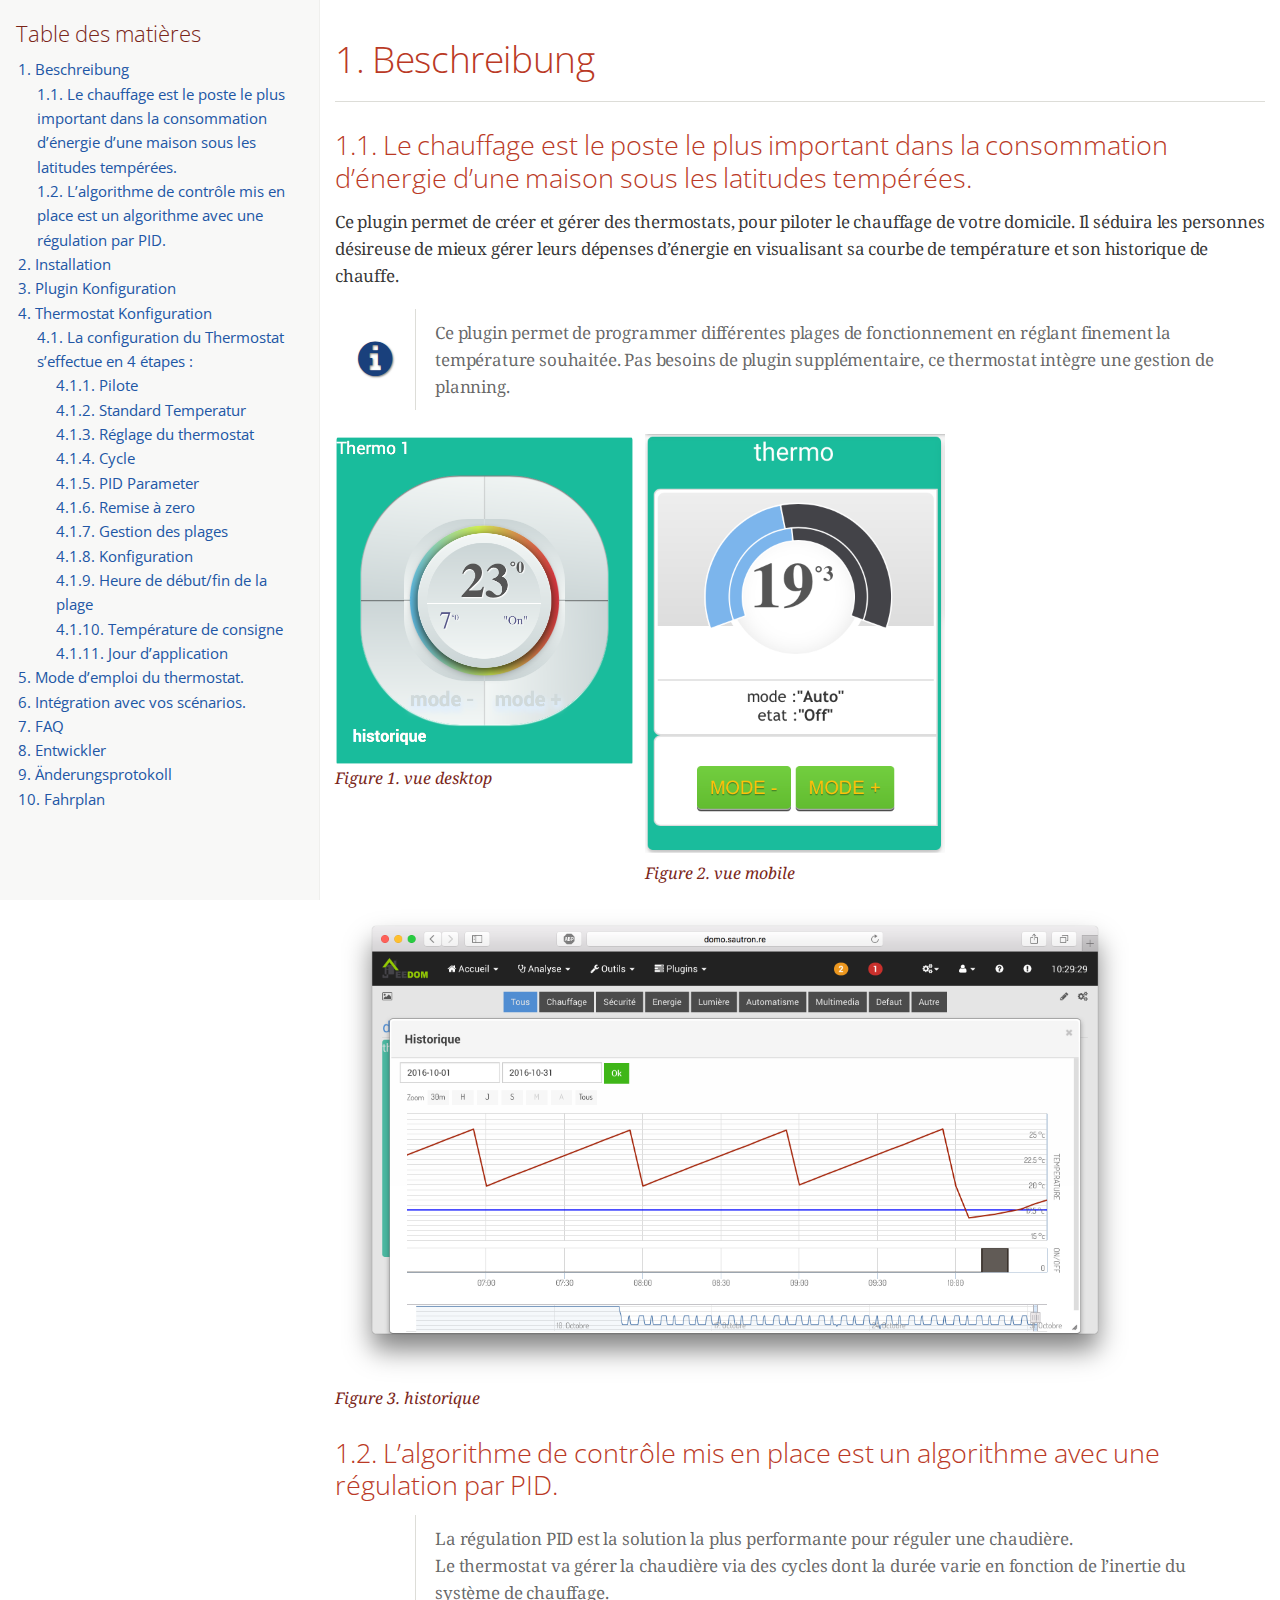
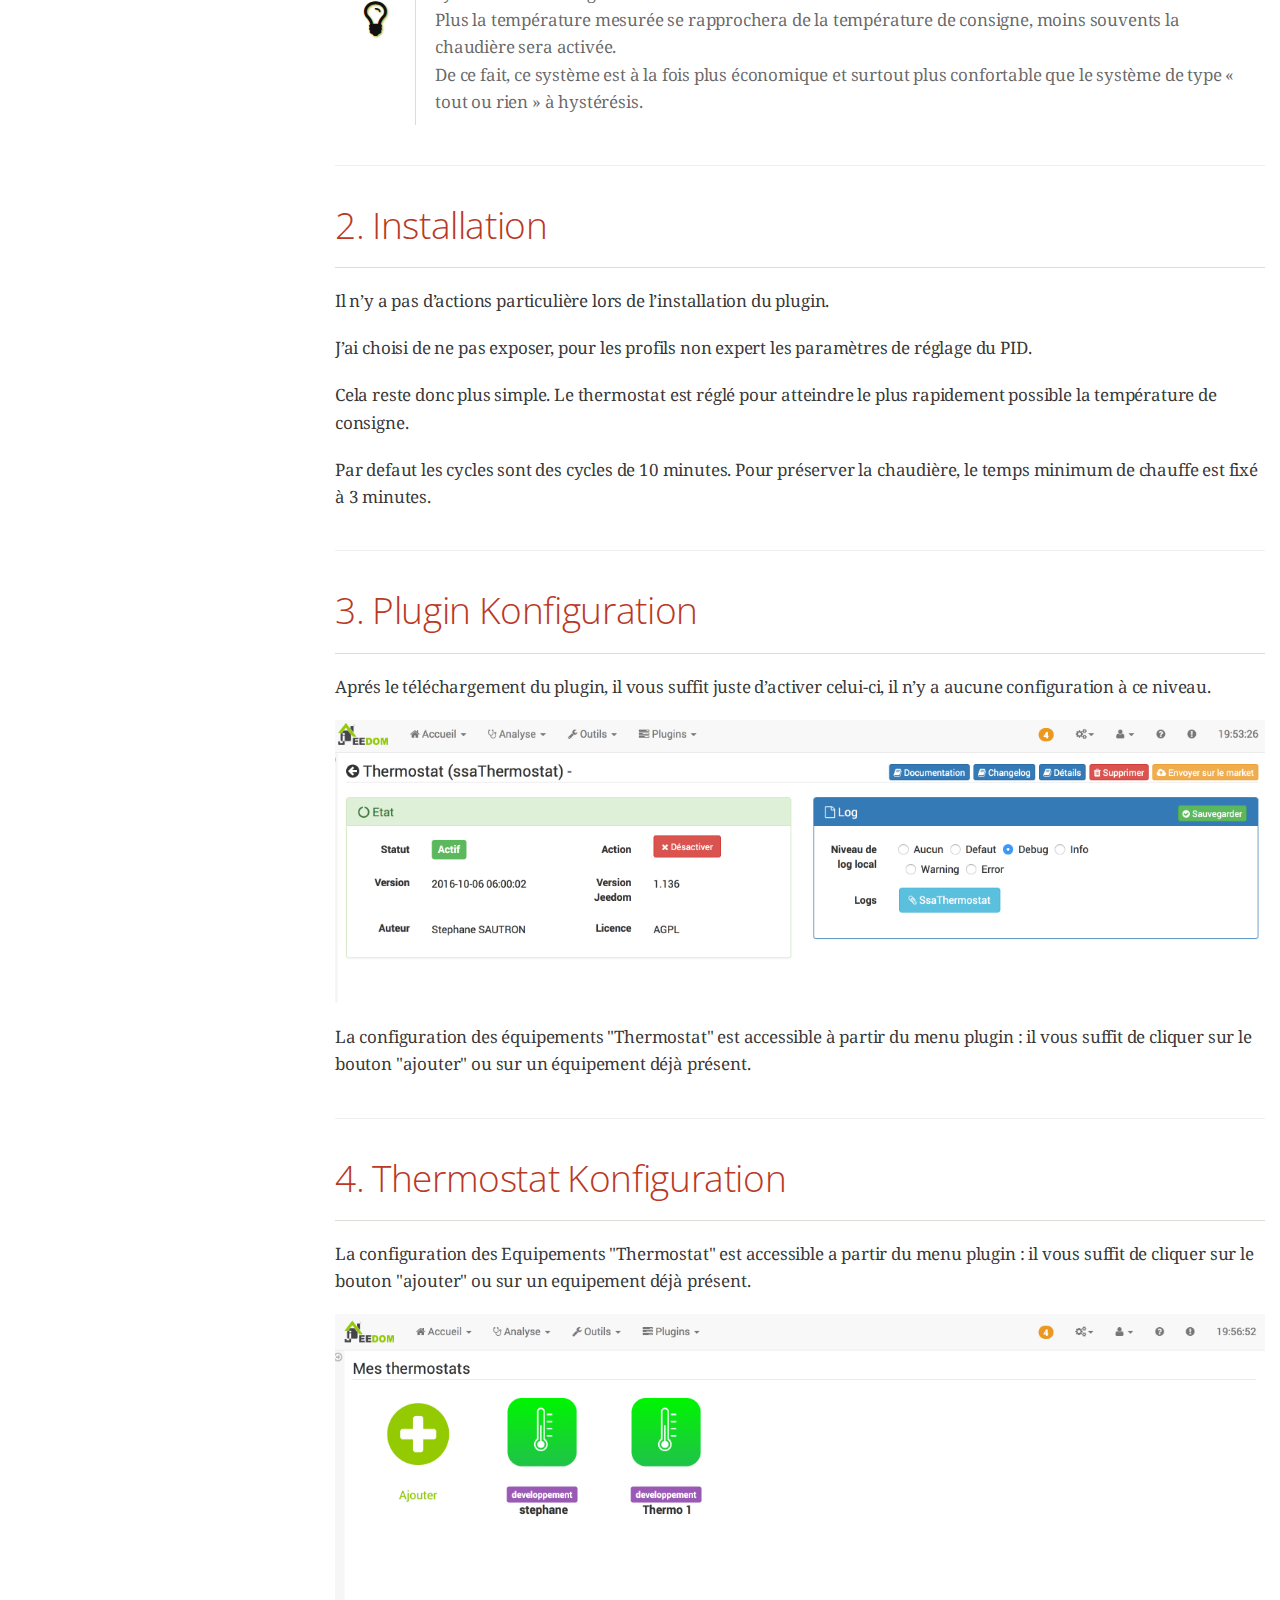
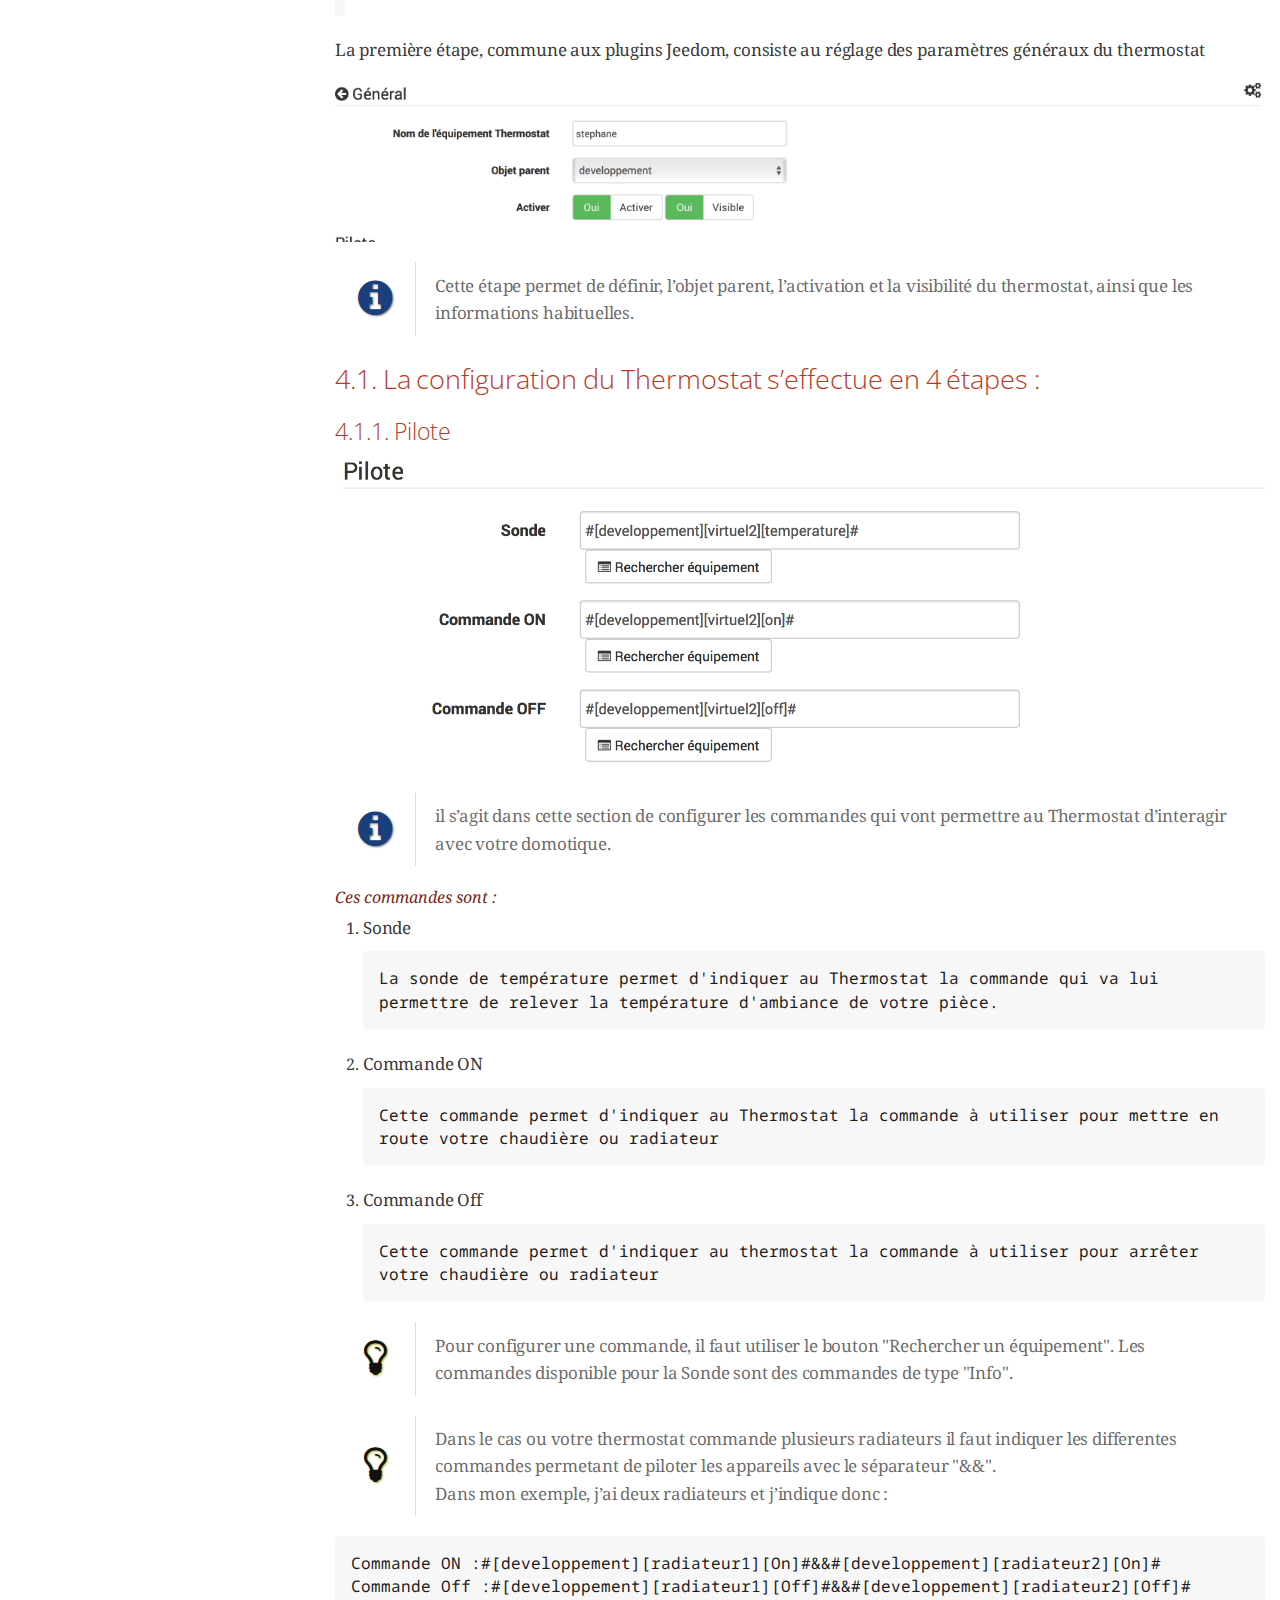
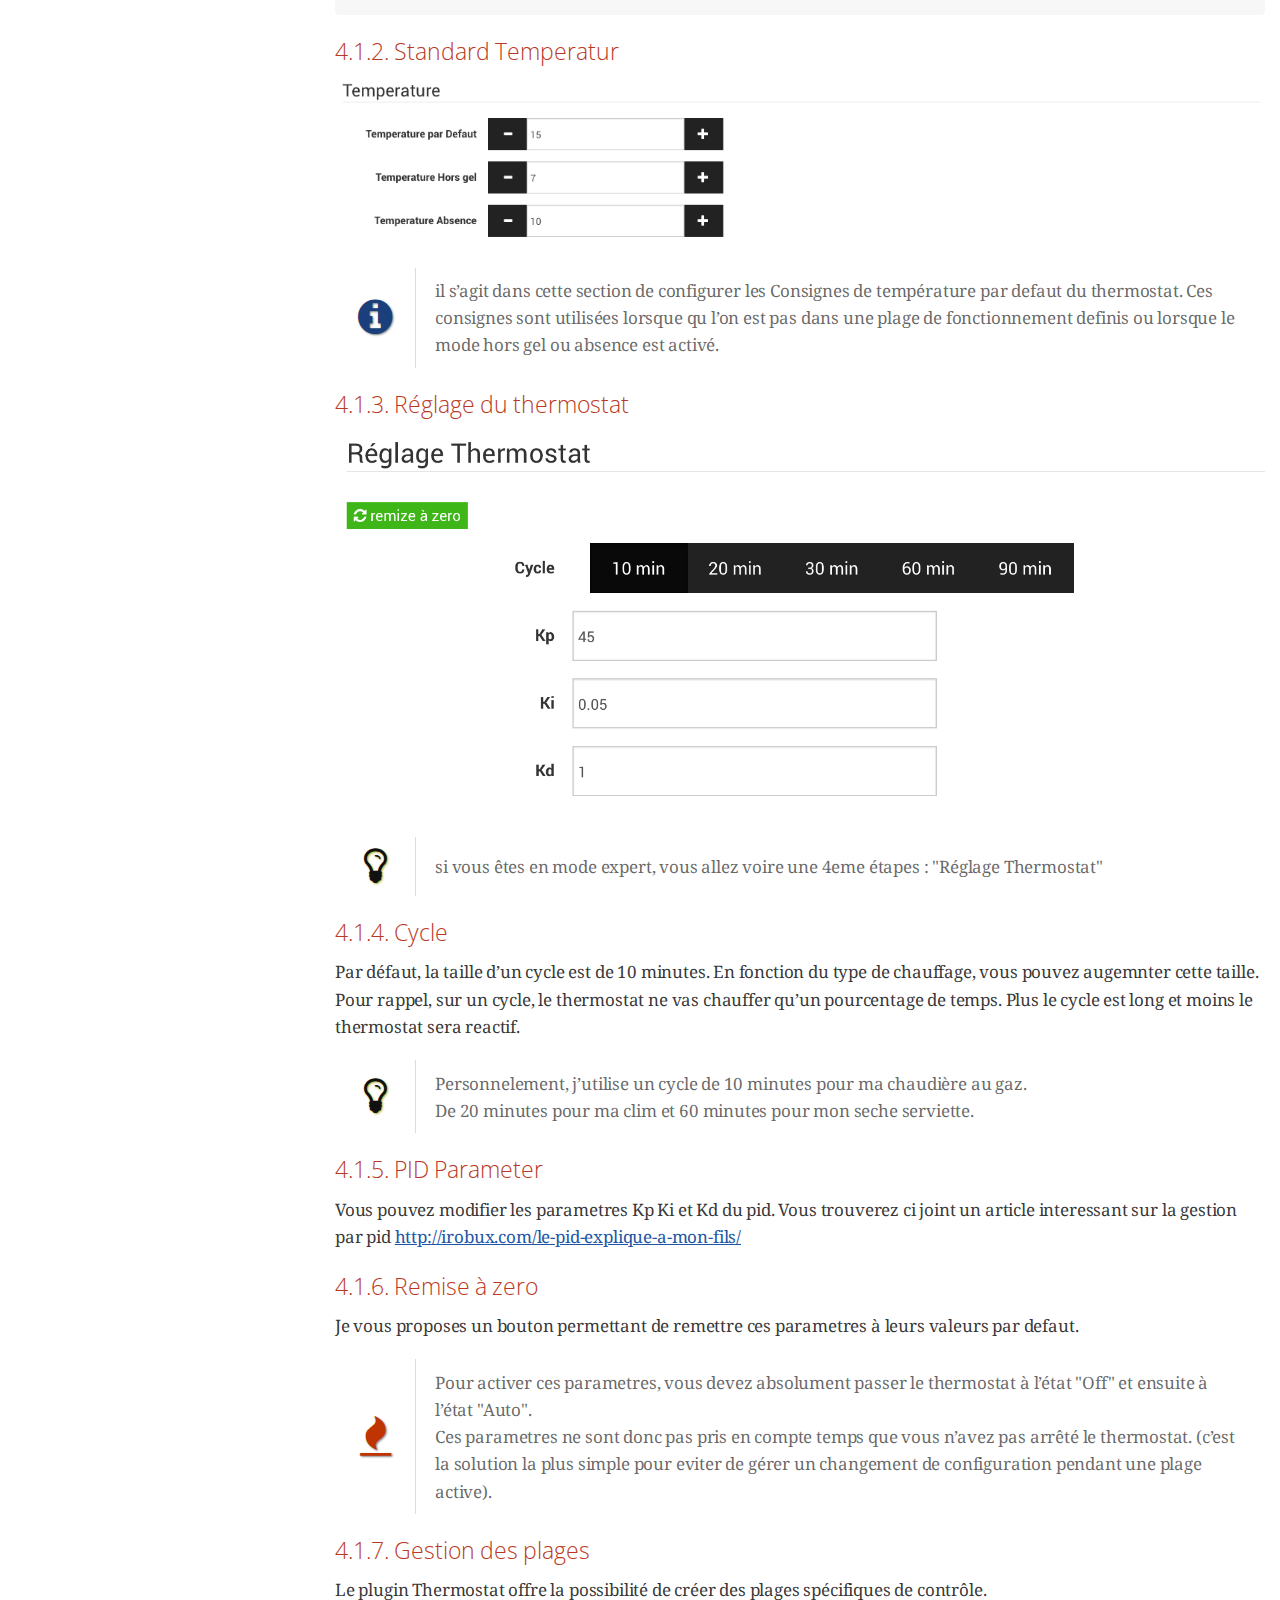
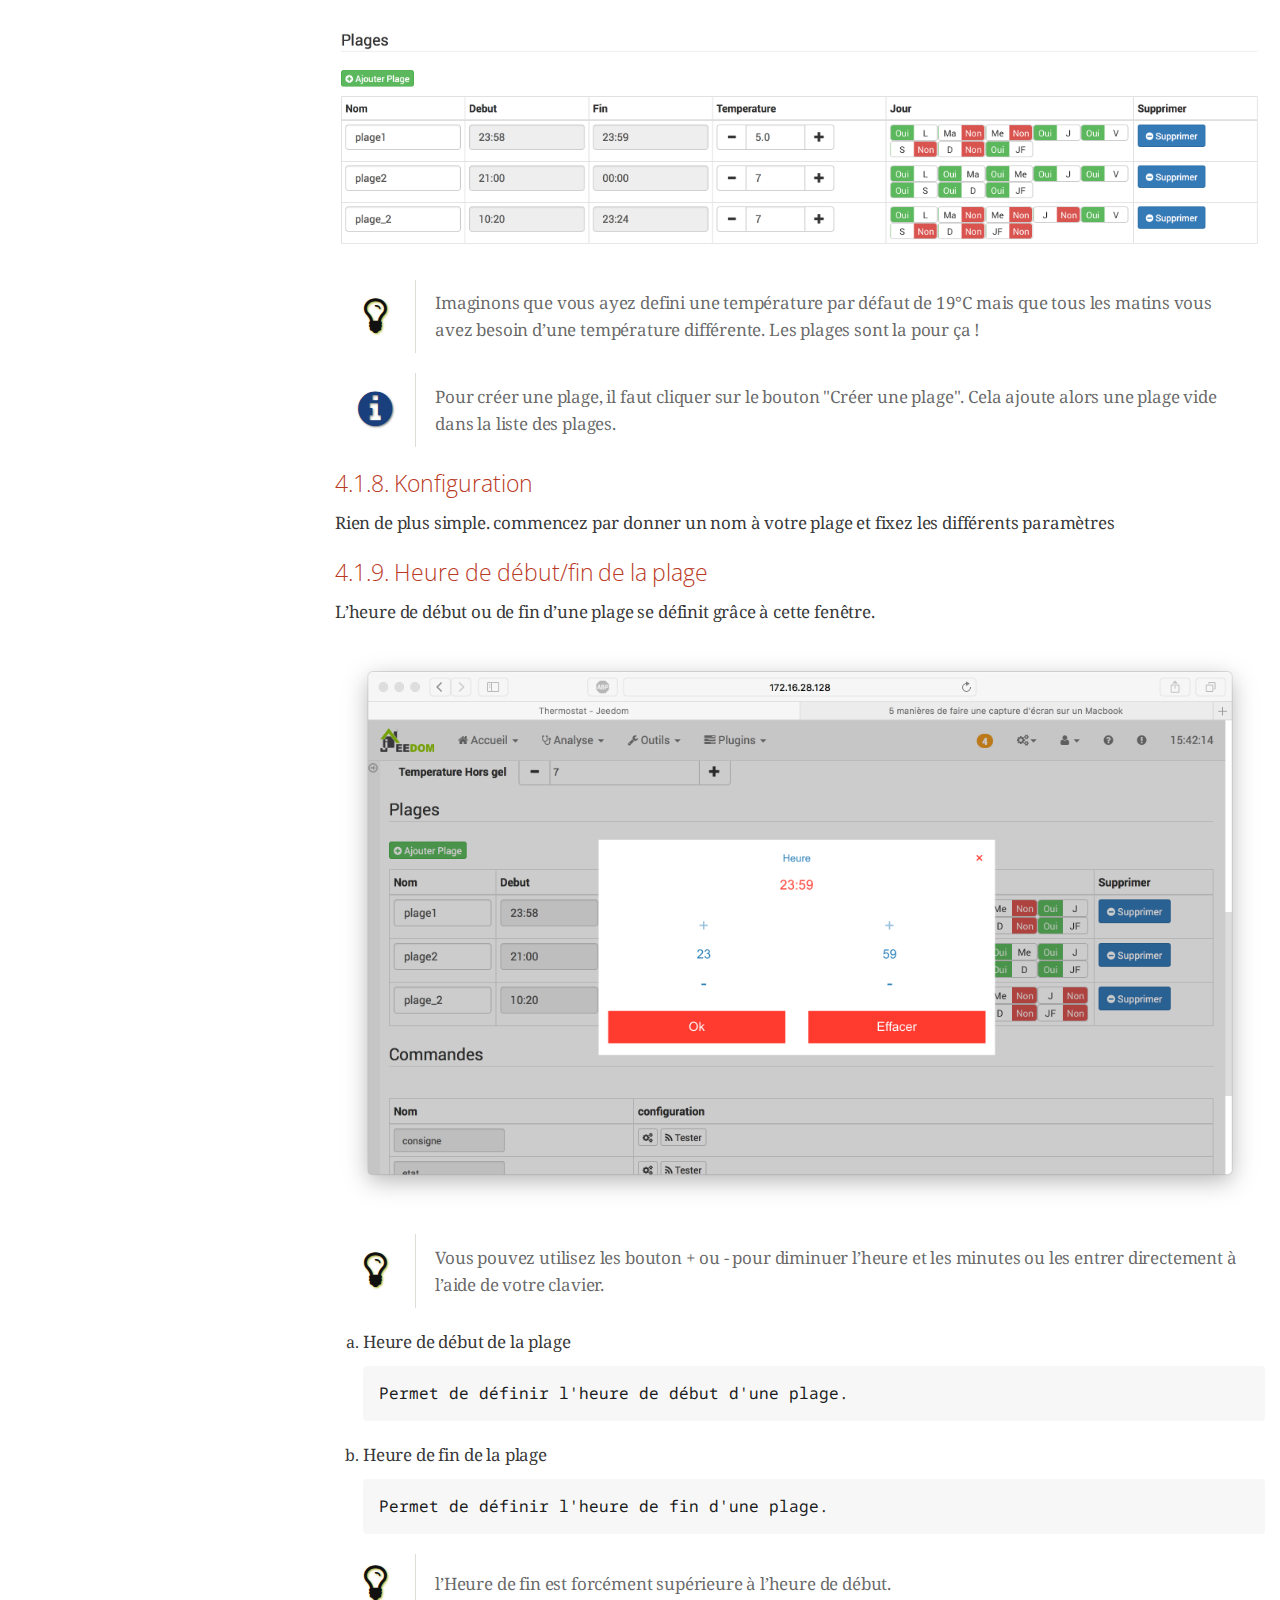
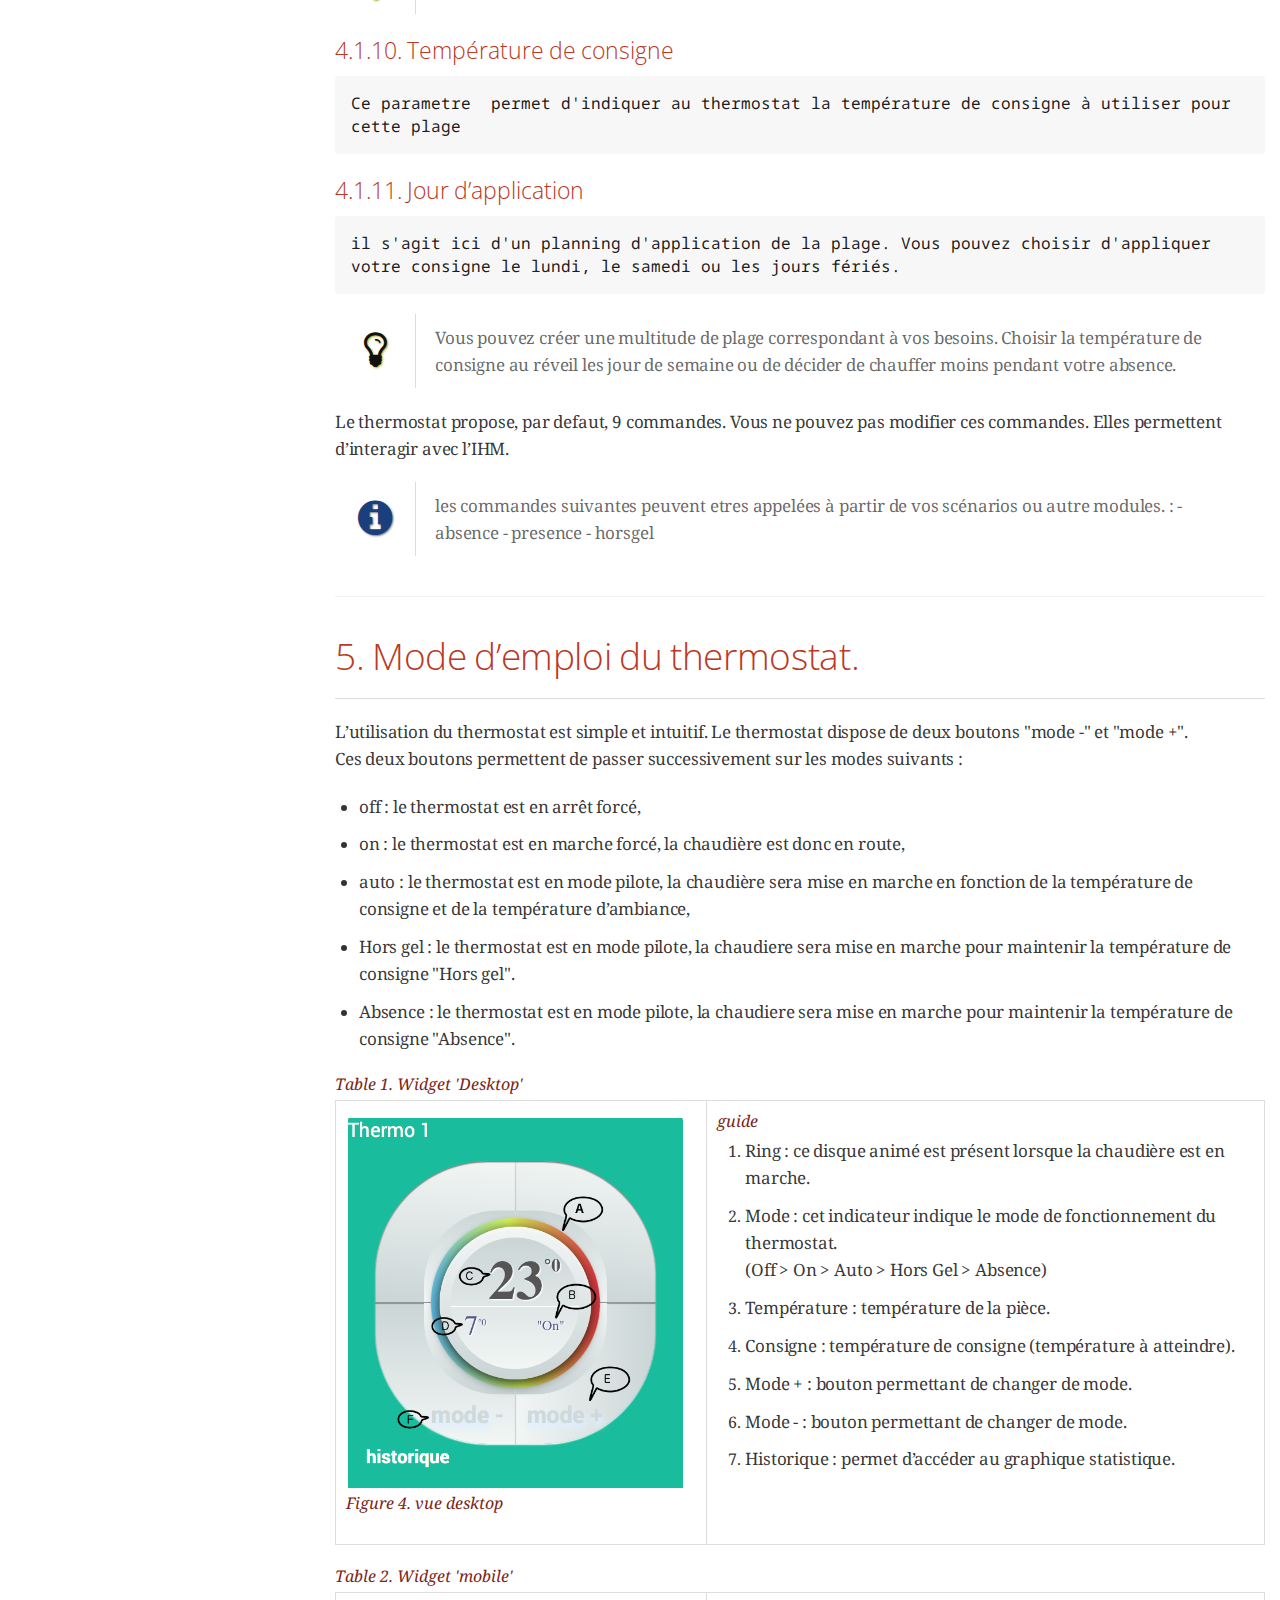
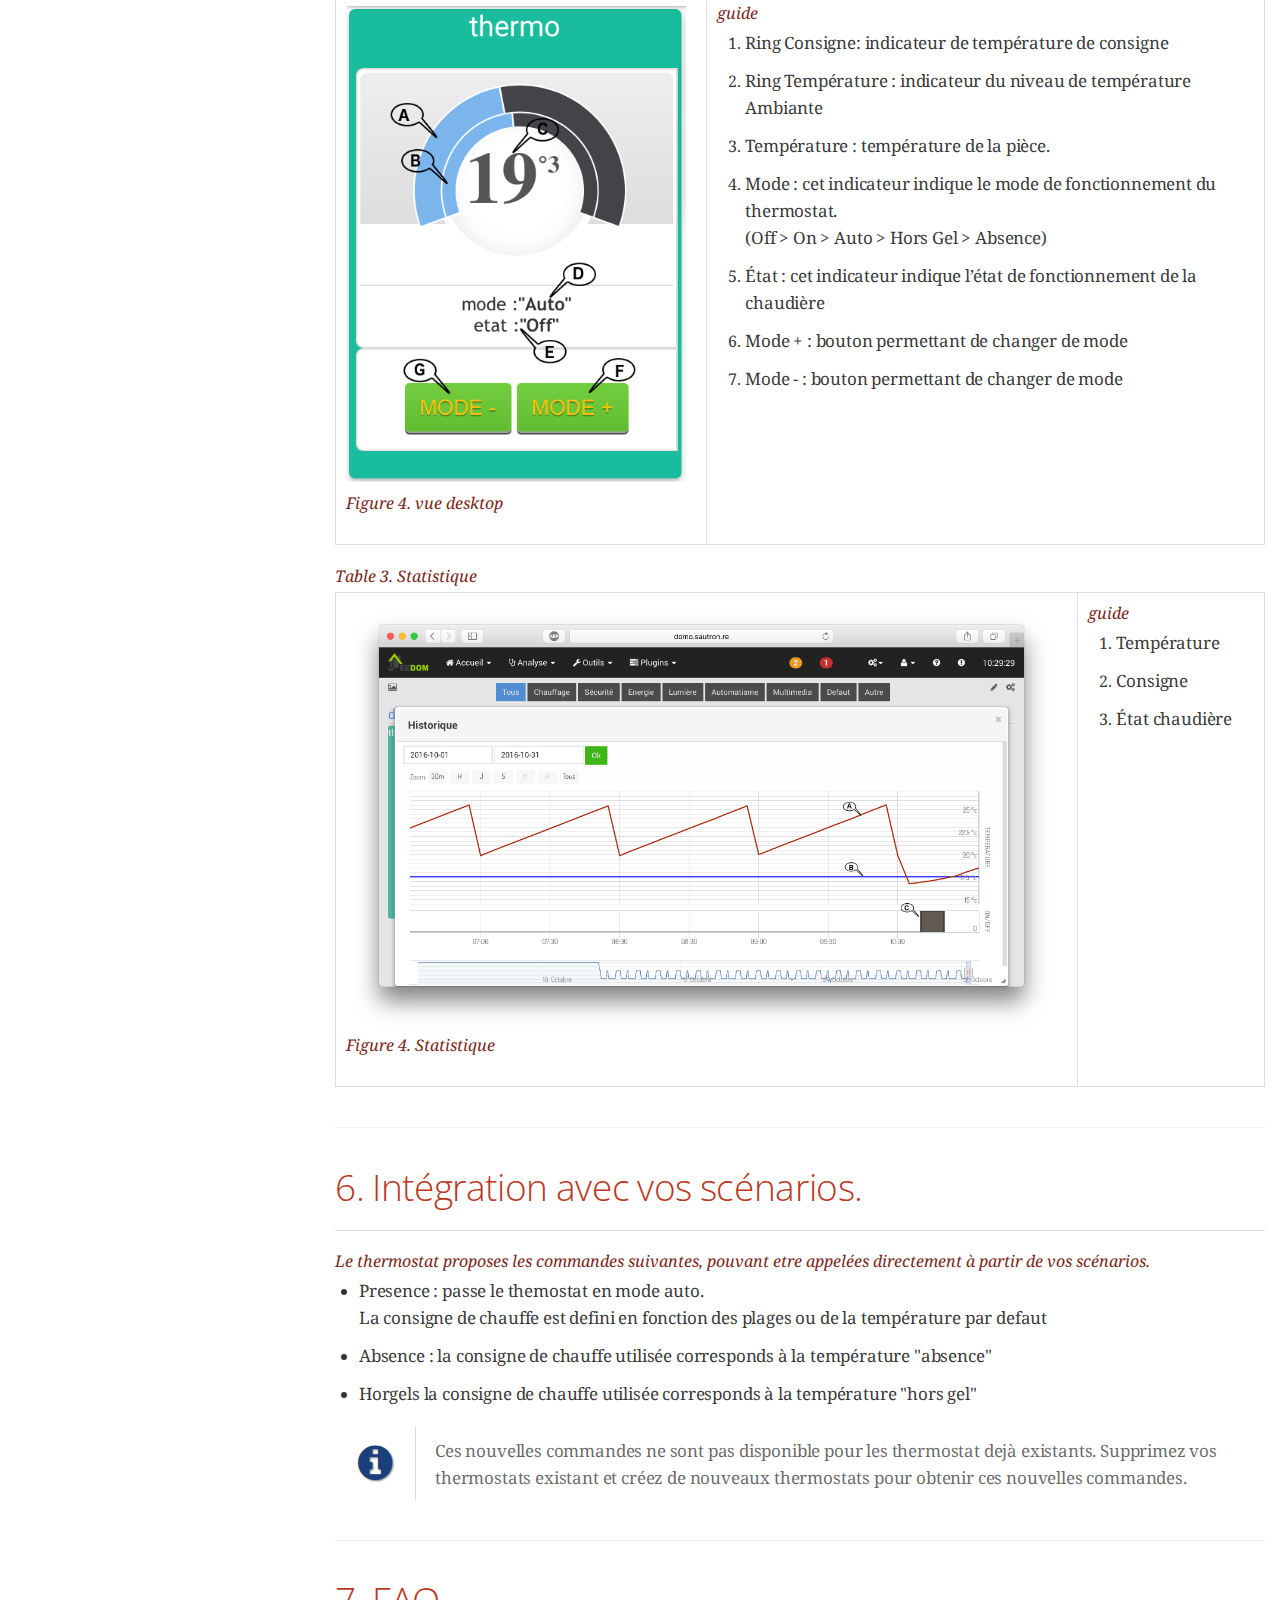
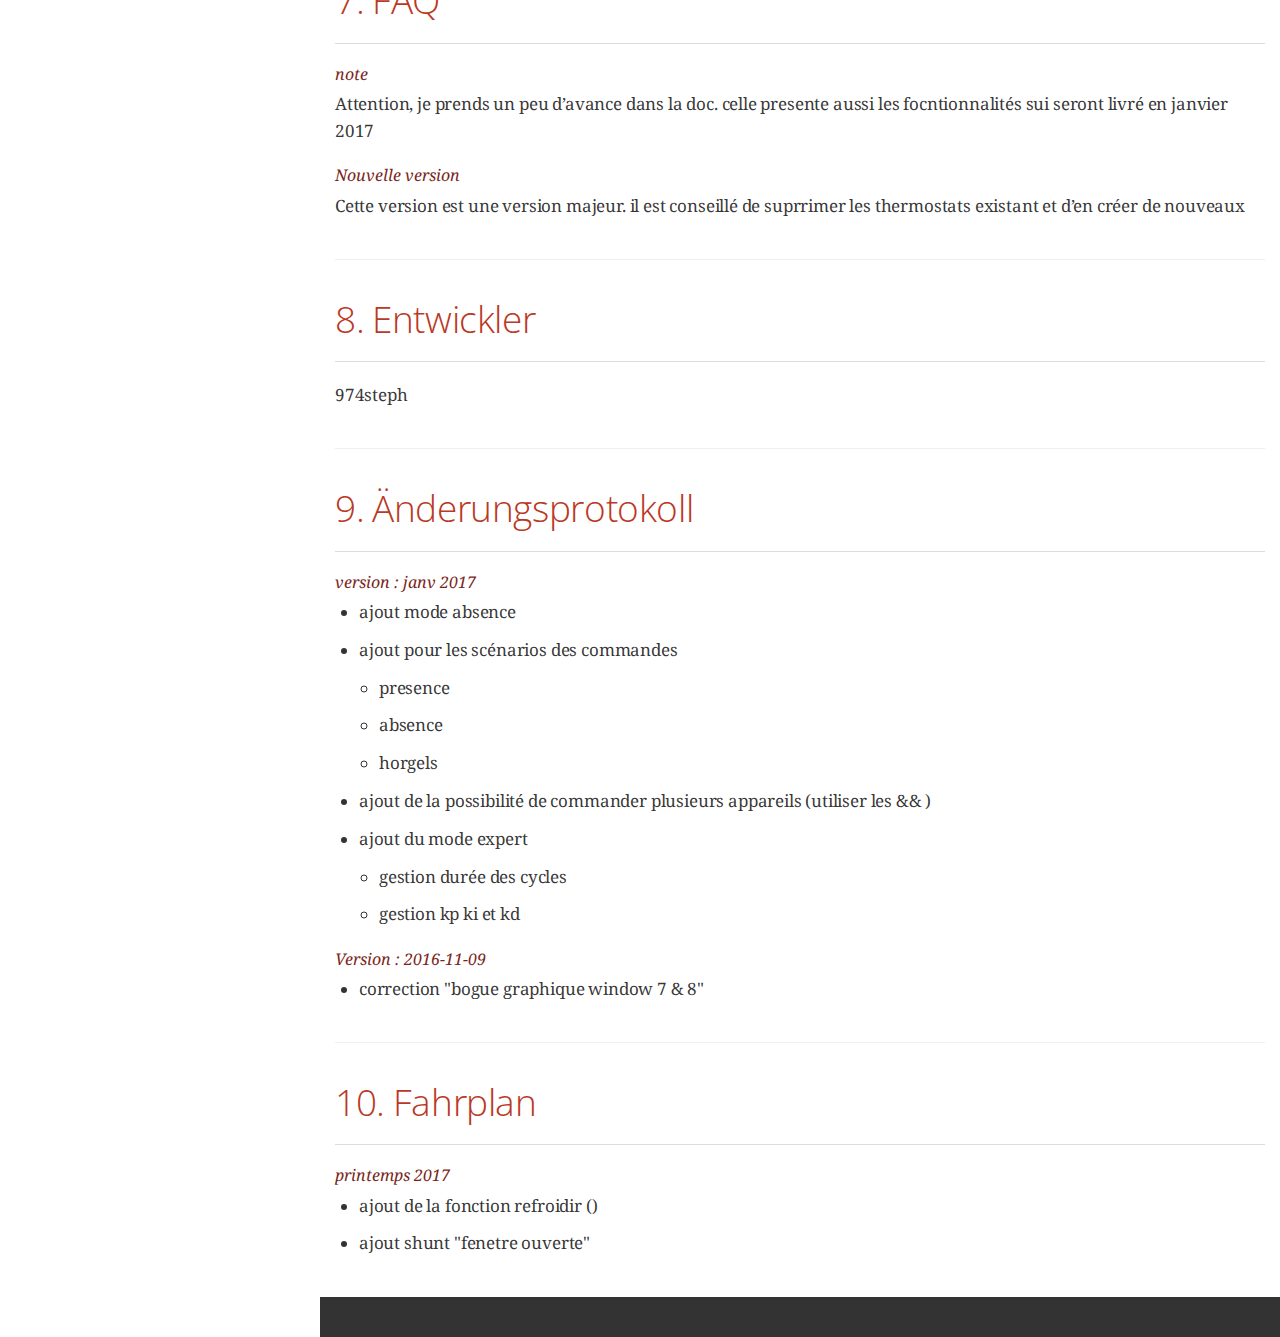
==== commit c7ec49c8: "[ROBOT] Action all" ====
--- a/doc/de_DE/index.html
+++ b/doc/de_DE/index.html
@@ -415,26 +415,26 @@
 <div id="toc" class="toc2">
 <div id="toctitle">Table des matières</div>
 <ul class="sectlevel1">
-<li><a href="#_description">1. Description</a>
+<li><a href="#_beschreibung">1. Beschreibung</a>
 <ul class="sectlevel2">
 <li><a href="#_le_chauffage_est_le_poste_le_plus_important_dans_la_consommation_d_énergie_d_une_maison_sous_les_latitudes_tempérées">1.1. Le chauffage est le poste le plus important dans la consommation d’énergie d’une maison sous les latitudes tempérées.</a></li>
 <li><a href="#_l_algorithme_de_contrôle_mis_en_place_est_un_algorithme_avec_une_régulation_par_pid_br">1.2. L&#8217;algorithme  de contrôle mis en place est un algorithme avec une régulation par PID.<br></a></li>
 </ul>
 </li>
 <li><a href="#_installation">2. Installation</a></li>
-<li><a href="#_configuration_du_plugin">3. Configuration du plugin</a></li>
-<li><a href="#_configuration_d_un_thermostat">4. Configuration d&#8217;un thermostat</a>
+<li><a href="#_plugin_konfiguration">3. Plugin Konfiguration</a></li>
+<li><a href="#_thermostat_konfiguration">4. Thermostat Konfiguration</a>
 <ul class="sectlevel2">
 <li><a href="#_la_configuration_du_thermostat_s_effectue_en_4_étapes">4.1. La configuration du Thermostat s&#8217;effectue en 4 étapes :</a>
 <ul class="sectlevel3">
 <li><a href="#_pilote">4.1.1. Pilote</a></li>
-<li><a href="#_temperature_par_defaut">4.1.2. Temperature par defaut</a></li>
+<li><a href="#_standard_temperatur">4.1.2. Standard Temperatur</a></li>
 <li><a href="#_réglage_du_thermostat">4.1.3. Réglage du thermostat</a></li>
 <li><a href="#_cycle">4.1.4. Cycle</a></li>
-<li><a href="#_parametre_pid">4.1.5. Parametre PID</a></li>
+<li><a href="#_pid_parameter">4.1.5. PID Parameter</a></li>
 <li><a href="#_remise_à_zero">4.1.6. Remise à zero</a></li>
 <li><a href="#_gestion_des_plages">4.1.7. Gestion des plages</a></li>
-<li><a href="#_configuration">4.1.8. Configuration</a></li>
+<li><a href="#_konfiguration">4.1.8. Konfiguration</a></li>
 <li><a href="#_heure_de_début_fin_de_la_plage">4.1.9. Heure de début/fin de la plage</a></li>
 <li><a href="#_température_de_consigne">4.1.10. Température de consigne</a></li>
 <li><a href="#_jour_d_application">4.1.11. Jour d&#8217;application</a></li>
@@ -445,15 +445,15 @@
 <li><a href="#_mode_d_emploi_du_thermostat">5. Mode d&#8217;emploi du thermostat.</a></li>
 <li><a href="#_intégration_avec_vos_scénarios">6. Intégration avec vos scénarios.</a></li>
 <li><a href="#_faq">7. FAQ</a></li>
-<li><a href="#_développeur">8. Développeur</a></li>
-<li><a href="#_changelog">9. Changelog</a></li>
-<li><a href="#_roadmap">10. Roadmap</a></li>
+<li><a href="#_entwickler">8. Entwickler</a></li>
+<li><a href="#_Änderungsprotokoll">9. Änderungsprotokoll</a></li>
+<li><a href="#_fahrplan">10. Fahrplan</a></li>
 </ul>
 </div>
 </div>
 <div id="content">
 <div class="sect1">
-<h2 id="_description">1. Description</h2>
+<h2 id="_beschreibung">1. Beschreibung</h2>
 <div class="sectionbody">
 <hr>
 <div class="sect2">
@@ -532,7 +532,7 @@
 </div>
 </div>
 <div class="sect1">
-<h2 id="_configuration_du_plugin">3. Configuration du plugin</h2>
+<h2 id="_plugin_konfiguration">3. Plugin Konfiguration</h2>
 <div class="sectionbody">
 <hr>
 <div class="paragraph">
@@ -550,7 +550,7 @@
 </div>
 </div>
 <div class="sect1">
-<h2 id="_configuration_d_un_thermostat">4. Configuration d&#8217;un thermostat</h2>
+<h2 id="_thermostat_konfiguration">4. Thermostat Konfiguration</h2>
 <div class="sectionbody">
 <hr>
 <div class="paragraph">
@@ -666,7 +666,7 @@
 </div>
 </div>
 <div class="sect3">
-<h4 id="_temperature_par_defaut">4.1.2. Temperature par defaut</h4>
+<h4 id="_standard_temperatur">4.1.2. Standard Temperatur</h4>
 <div class="imageblock">
 <div class="content">
 <img src="../images/default.png" alt="default">
@@ -726,7 +726,7 @@
 </div>
 </div>
 <div class="sect3">
-<h4 id="_parametre_pid">4.1.5. Parametre PID</h4>
+<h4 id="_pid_parameter">4.1.5. PID Parameter</h4>
 <div class="paragraph">
 <p>Vous pouvez modifier les parametres Kp Ki et Kd  du pid. Vous trouverez ci joint un article interessant sur la gestion par pid <a href="http://irobux.com/le-pid-explique-a-mon-fils/" class="bare">http://irobux.com/le-pid-explique-a-mon-fils/</a></p>
 </div>
@@ -786,7 +786,7 @@
 </div>
 </div>
 <div class="sect3">
-<h4 id="_configuration">4.1.8. Configuration</h4>
+<h4 id="_konfiguration">4.1.8. Konfiguration</h4>
 <div class="paragraph">
 <p>Rien de plus simple. commencez par donner un nom à votre plage et fixez les différents paramètres</p>
 </div>
@@ -1095,7 +1095,7 @@
 </div>
 </div>
 <div class="sect1">
-<h2 id="_développeur">8. Développeur</h2>
+<h2 id="_entwickler">8. Entwickler</h2>
 <div class="sectionbody">
 <hr>
 <div class="paragraph">
@@ -1104,7 +1104,7 @@
 </div>
 </div>
 <div class="sect1">
-<h2 id="_changelog">9. Changelog</h2>
+<h2 id="_Änderungsprotokoll">9. Änderungsprotokoll</h2>
 <div class="sectionbody">
 <hr>
 <div class="ulist">
@@ -1148,7 +1148,7 @@
 </ul>
 </div>
 <div class="ulist">
-<div class="title">version : 2016-11-09</div>
+<div class="title">Version : 2016-11-09</div>
 <ul>
 <li>
 <p>correction "bogue graphique window 7 &amp; 8"</p>
@@ -1158,7 +1158,7 @@
 </div>
 </div>
 <div class="sect1">
-<h2 id="_roadmap">10. Roadmap</h2>
+<h2 id="_fahrplan">10. Fahrplan</h2>
 <div class="sectionbody">
 <hr>
 <div class="ulist">
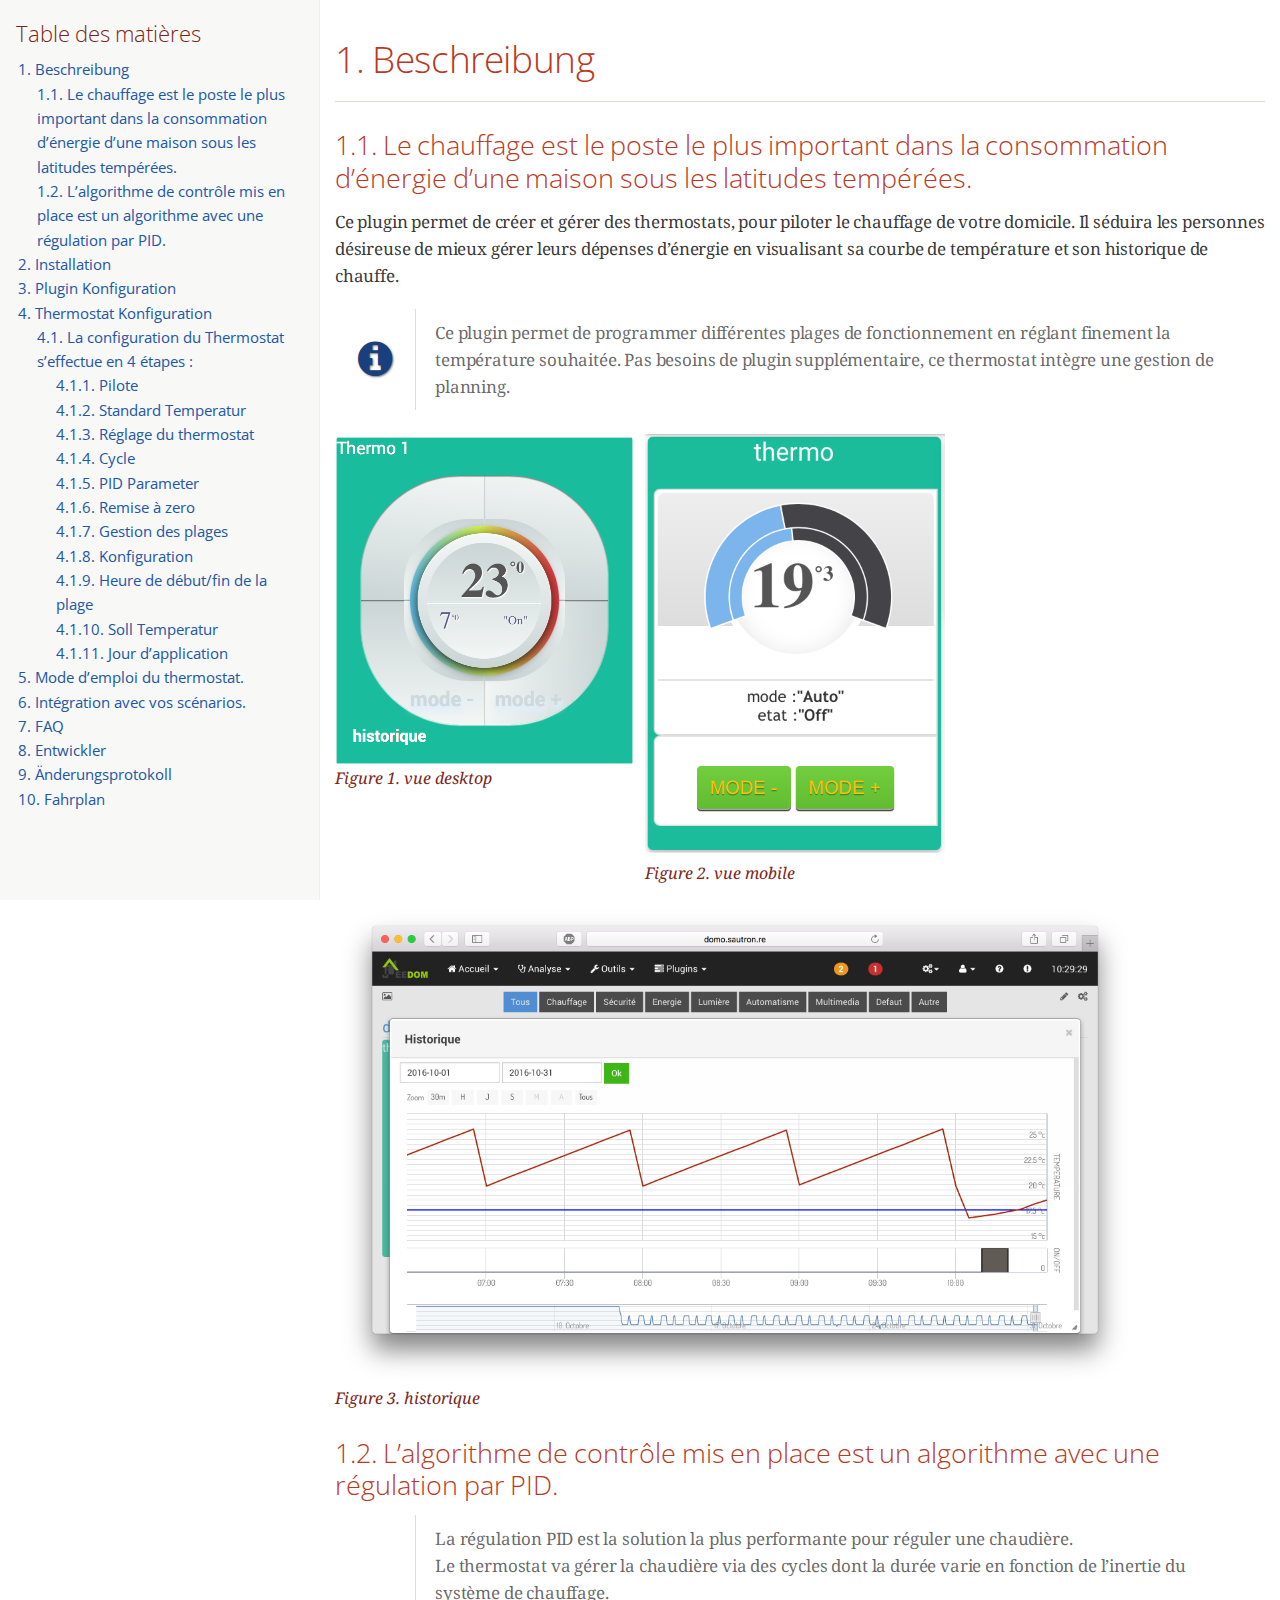
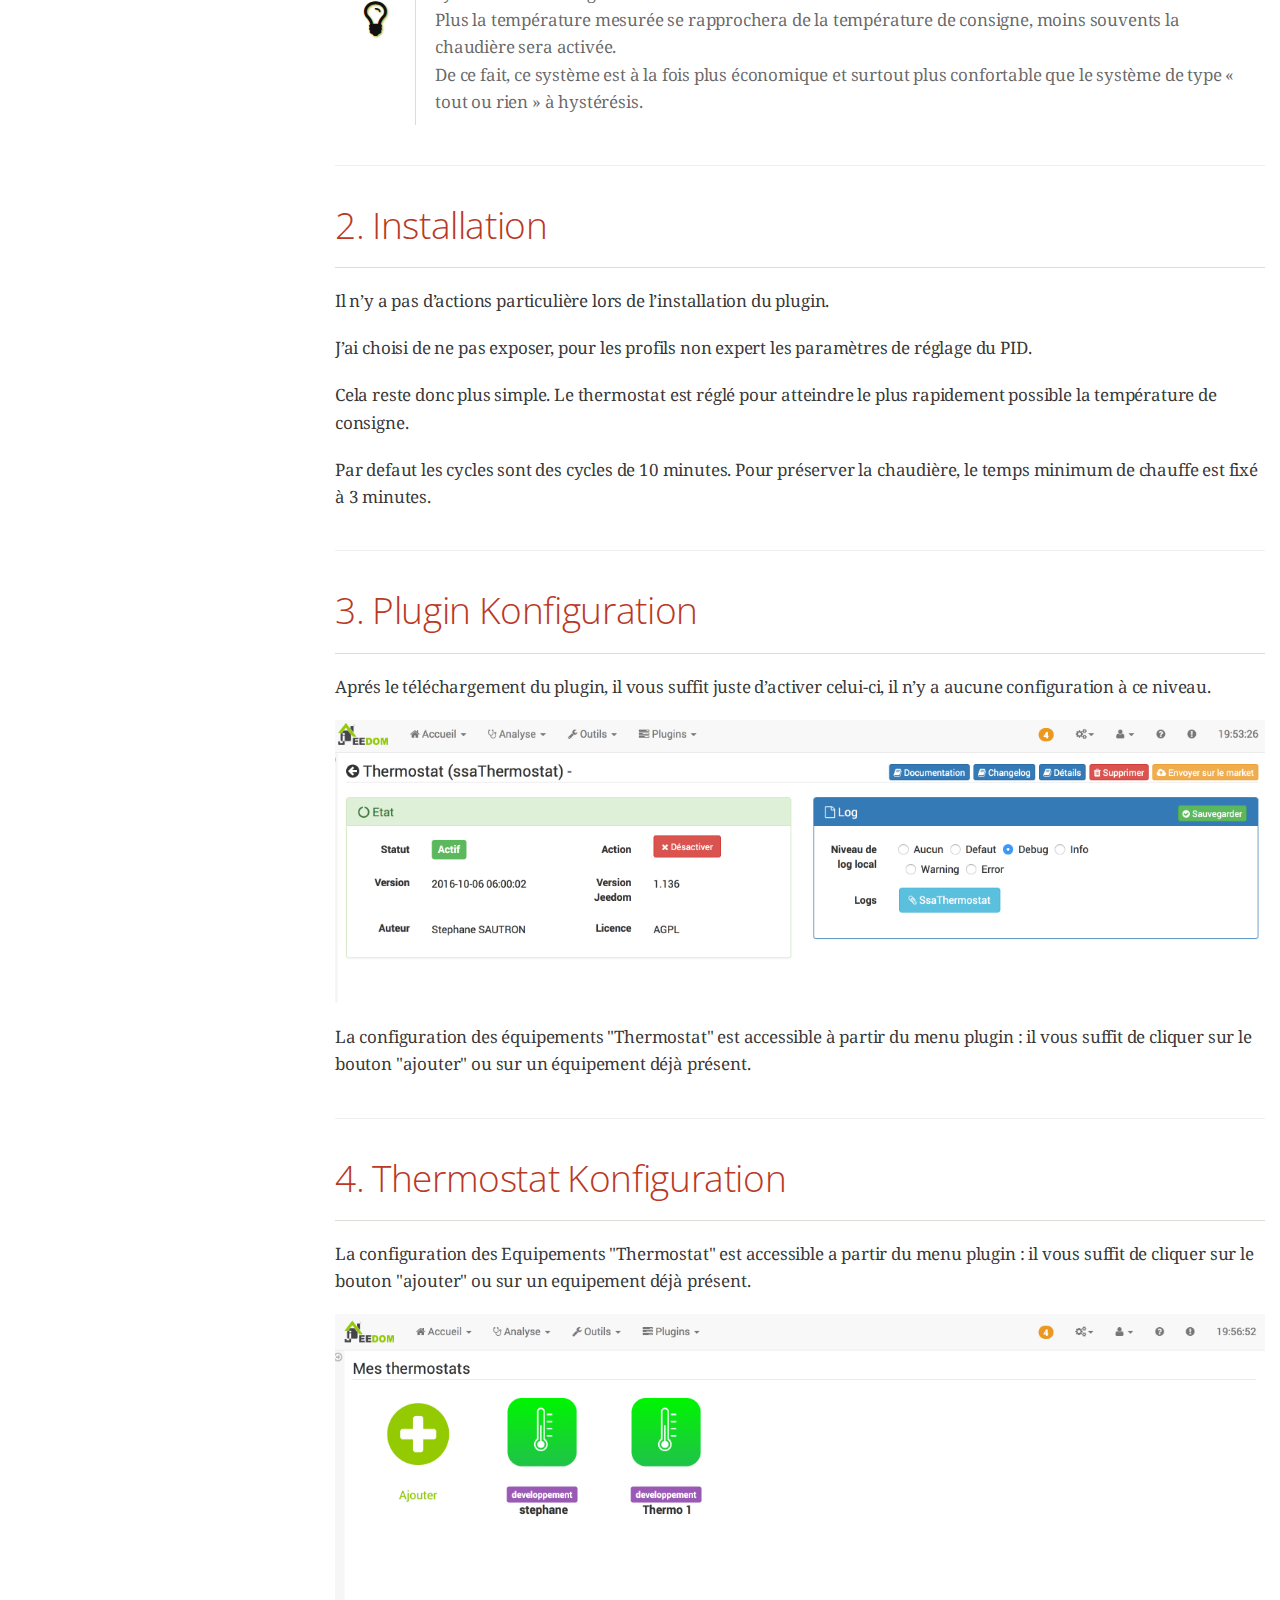
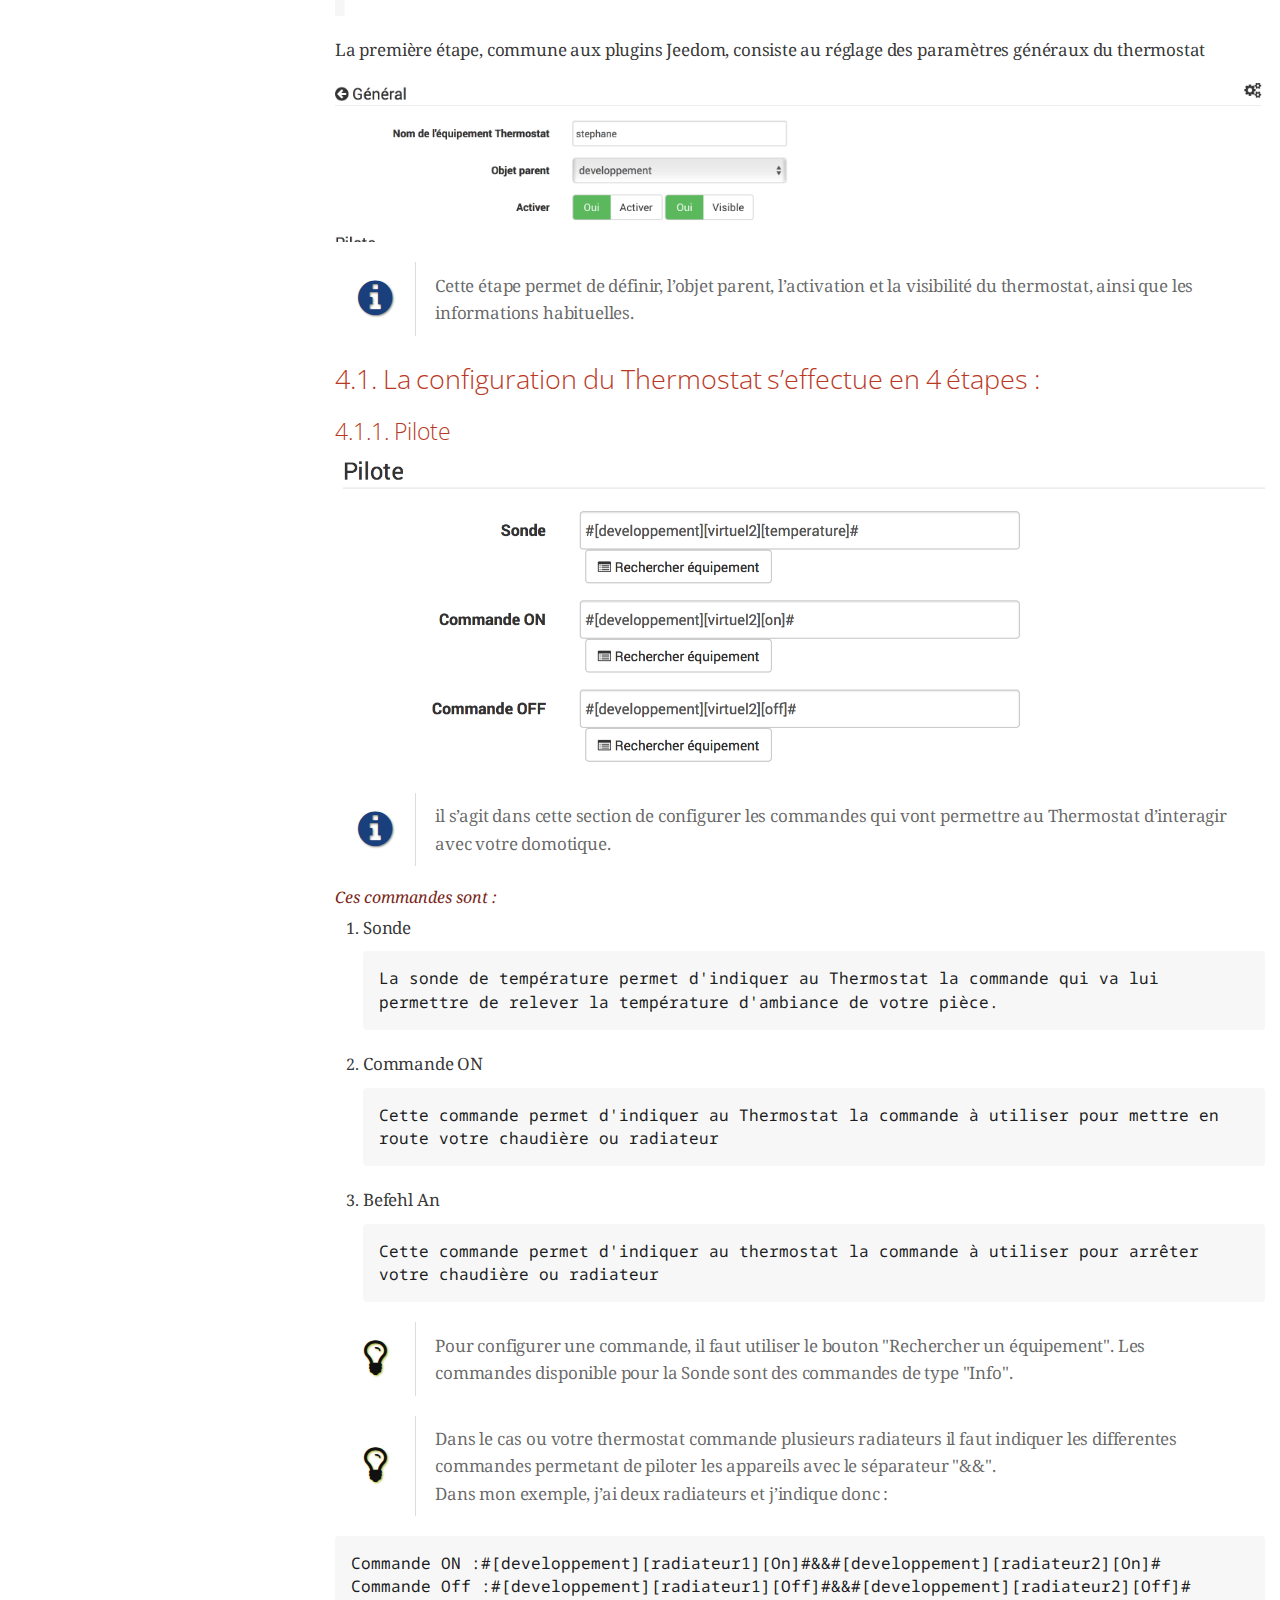
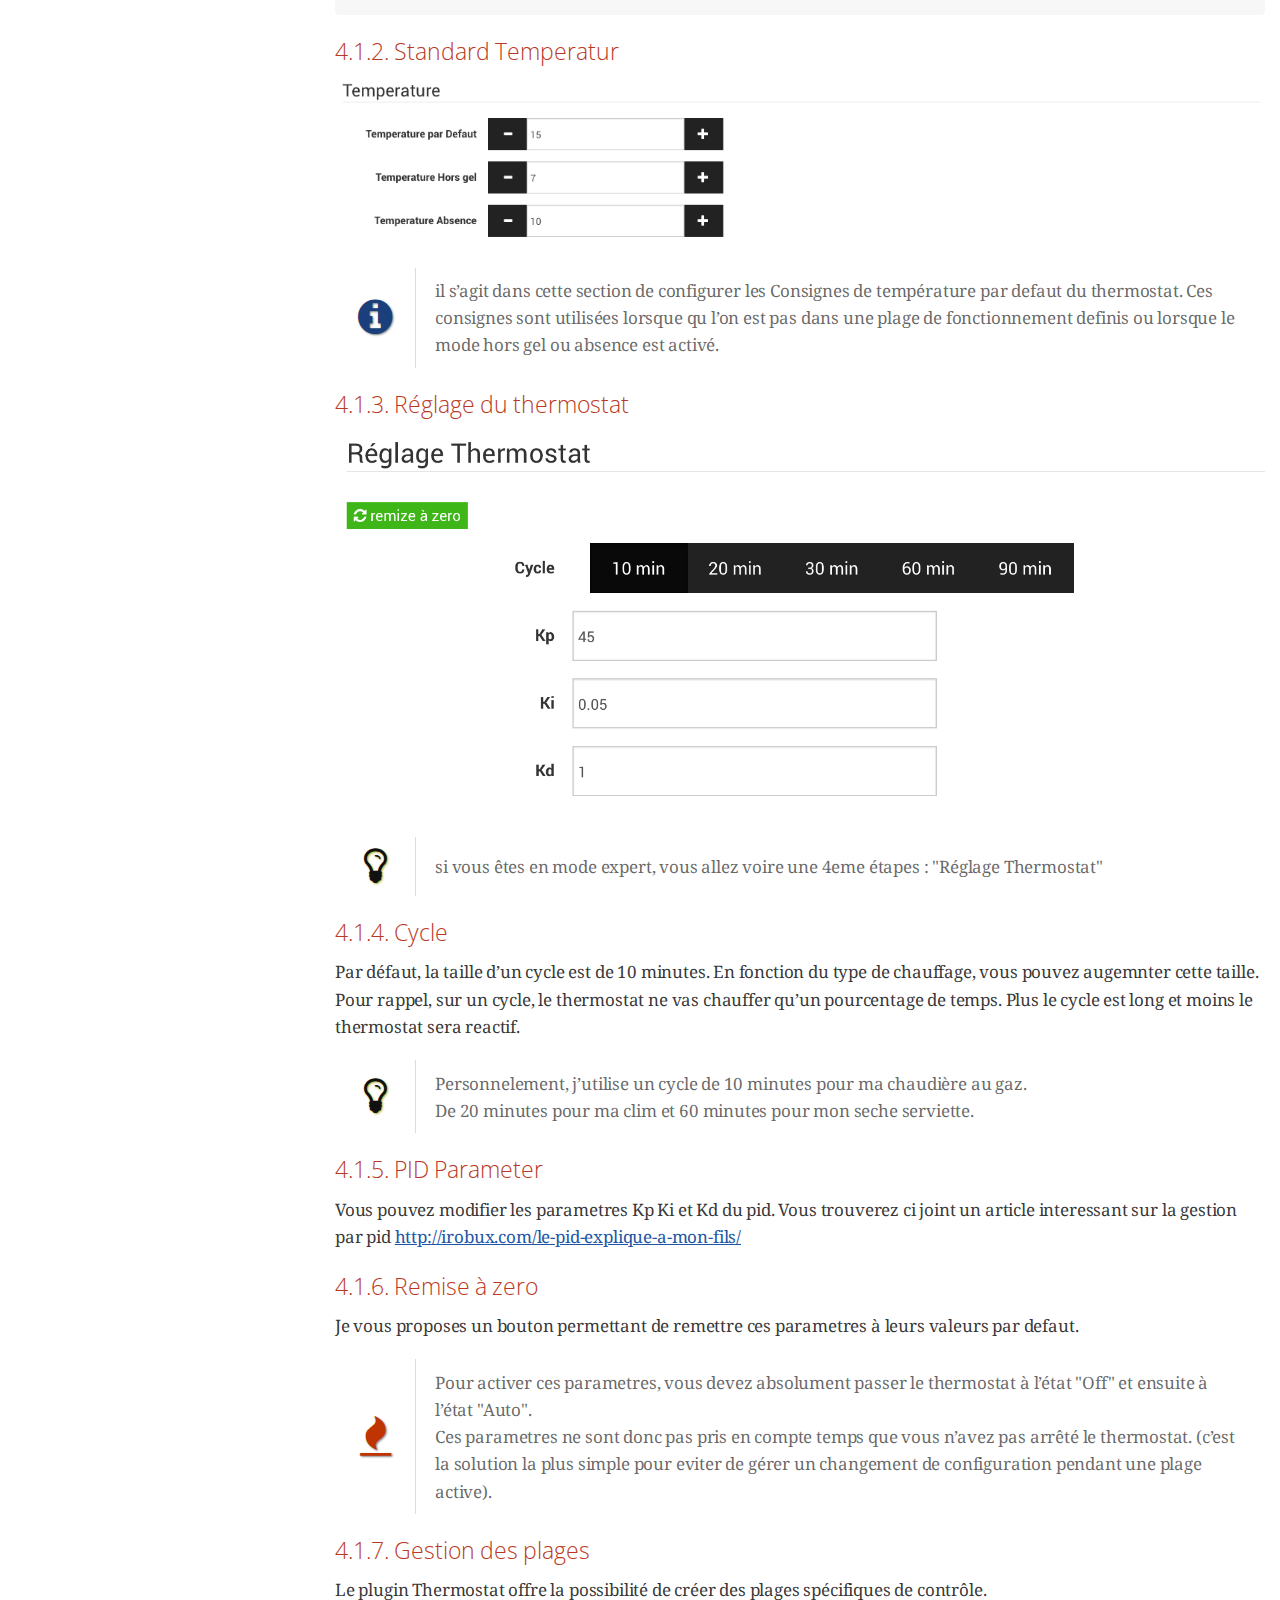
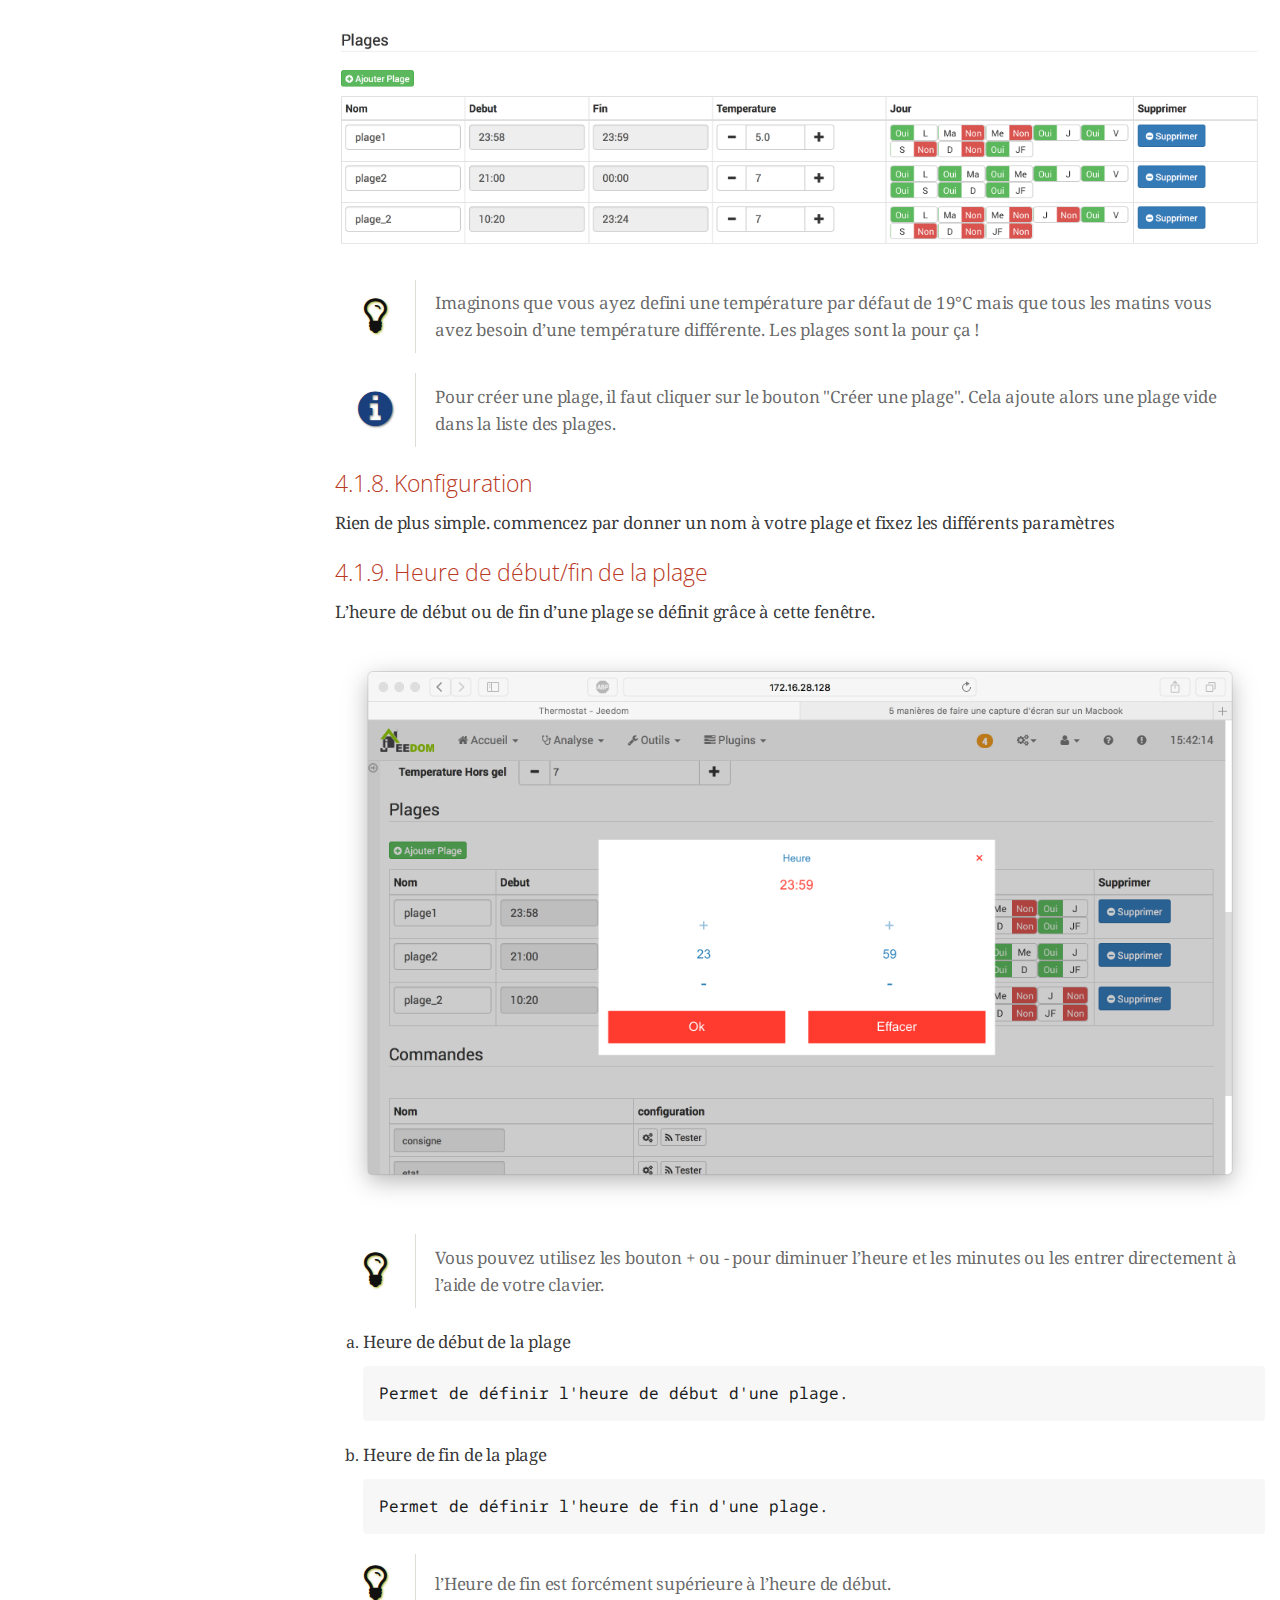
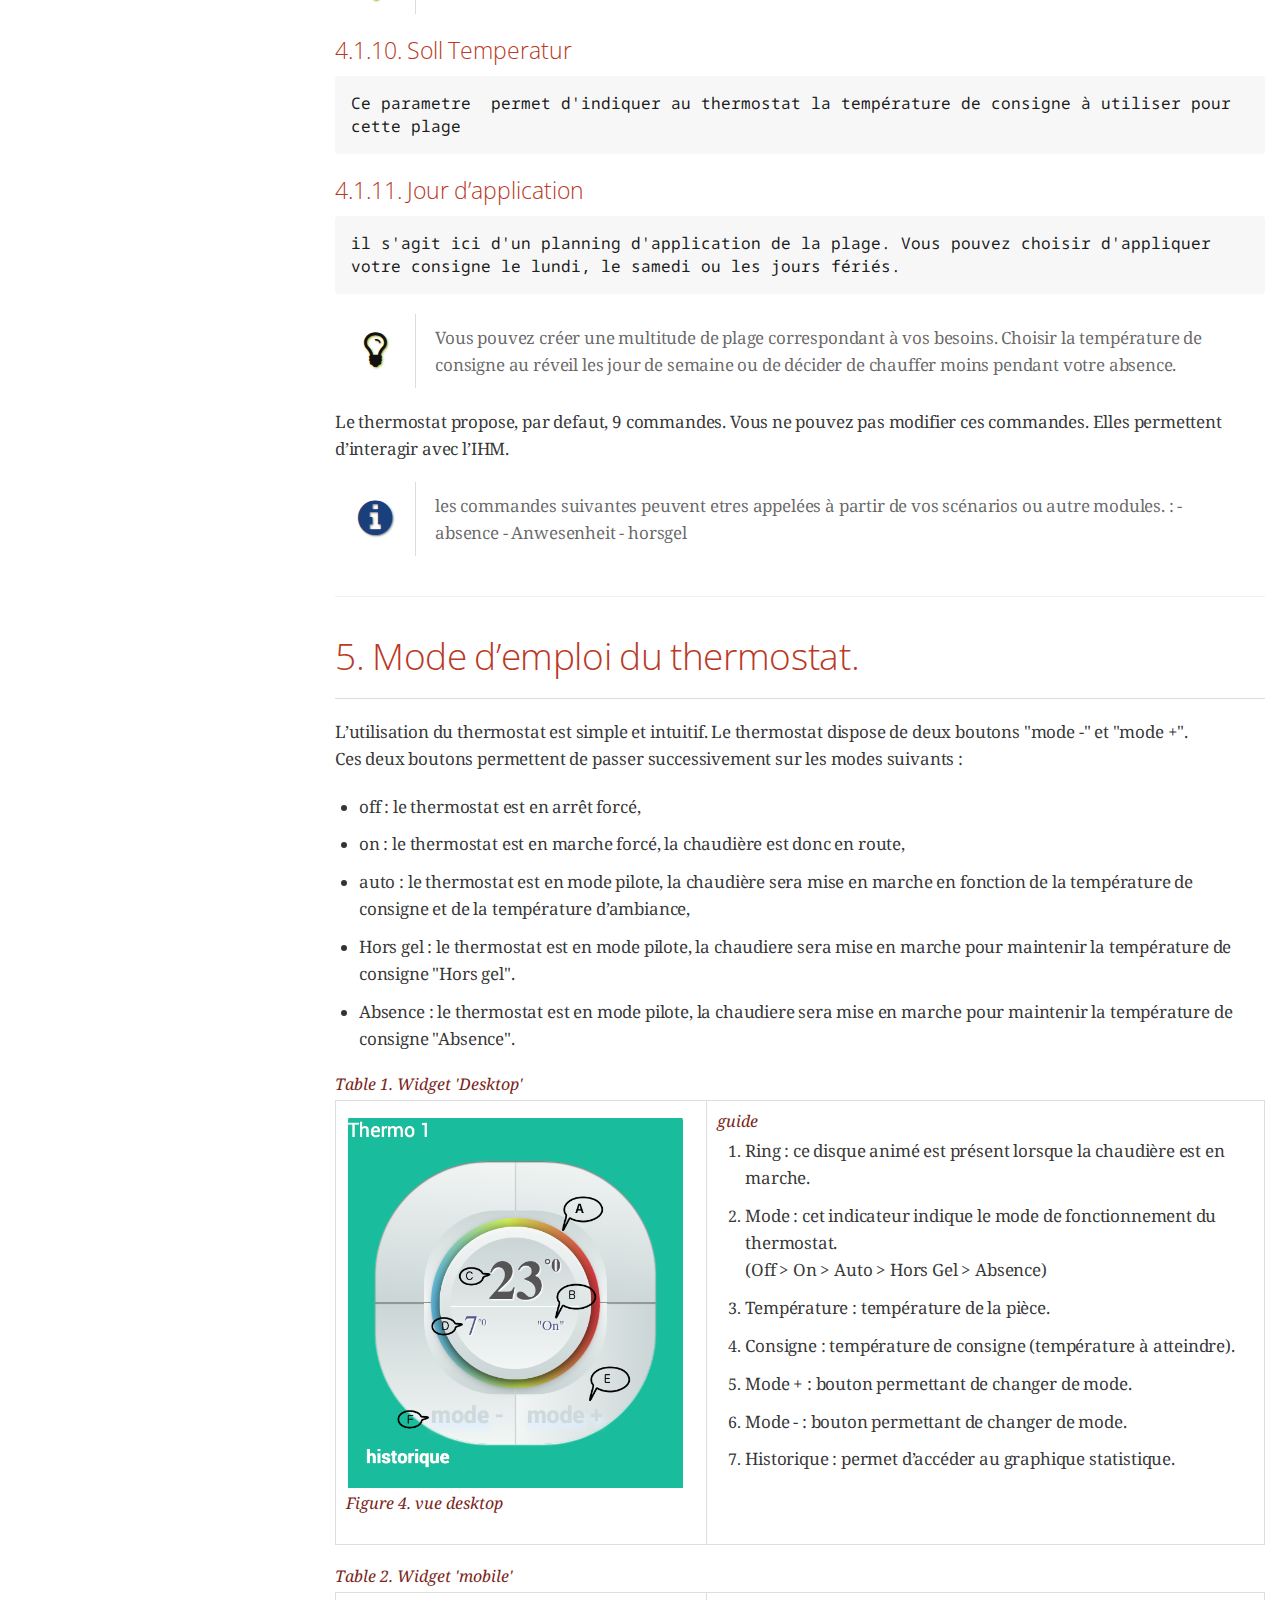
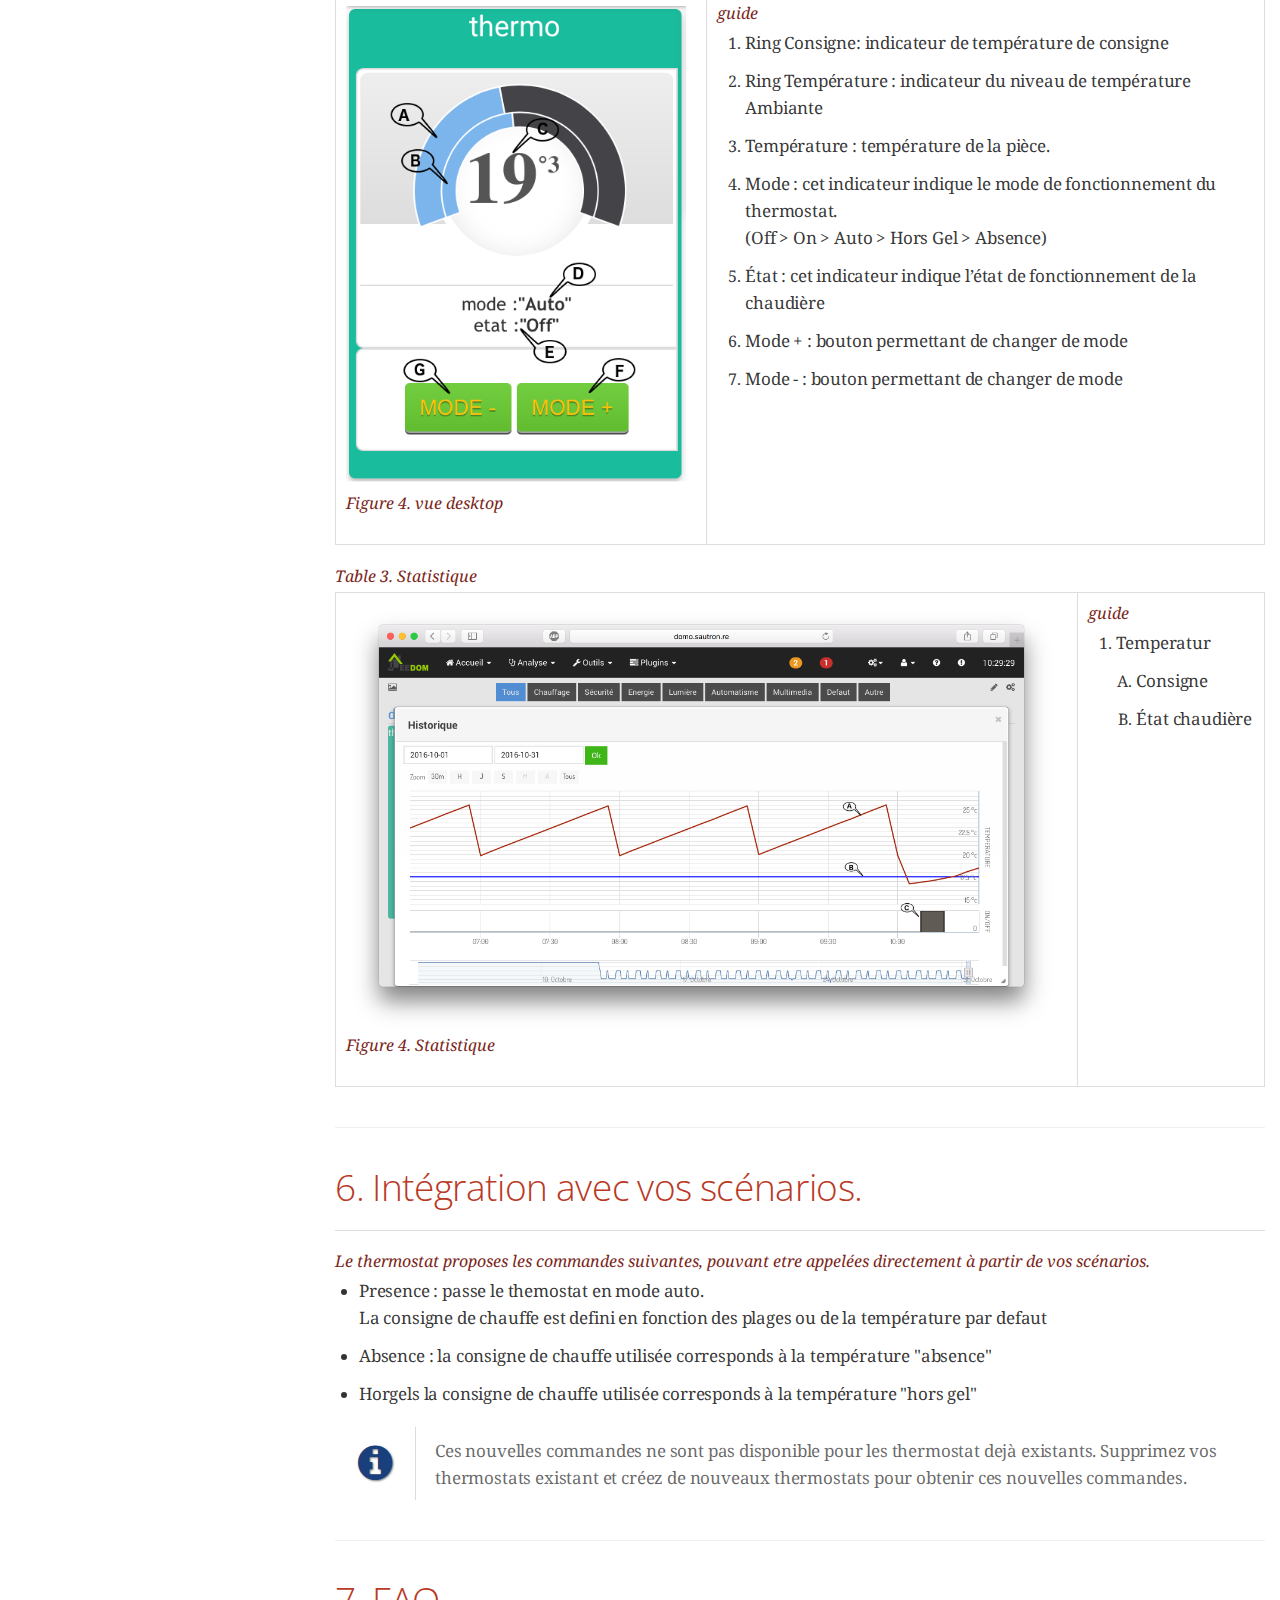
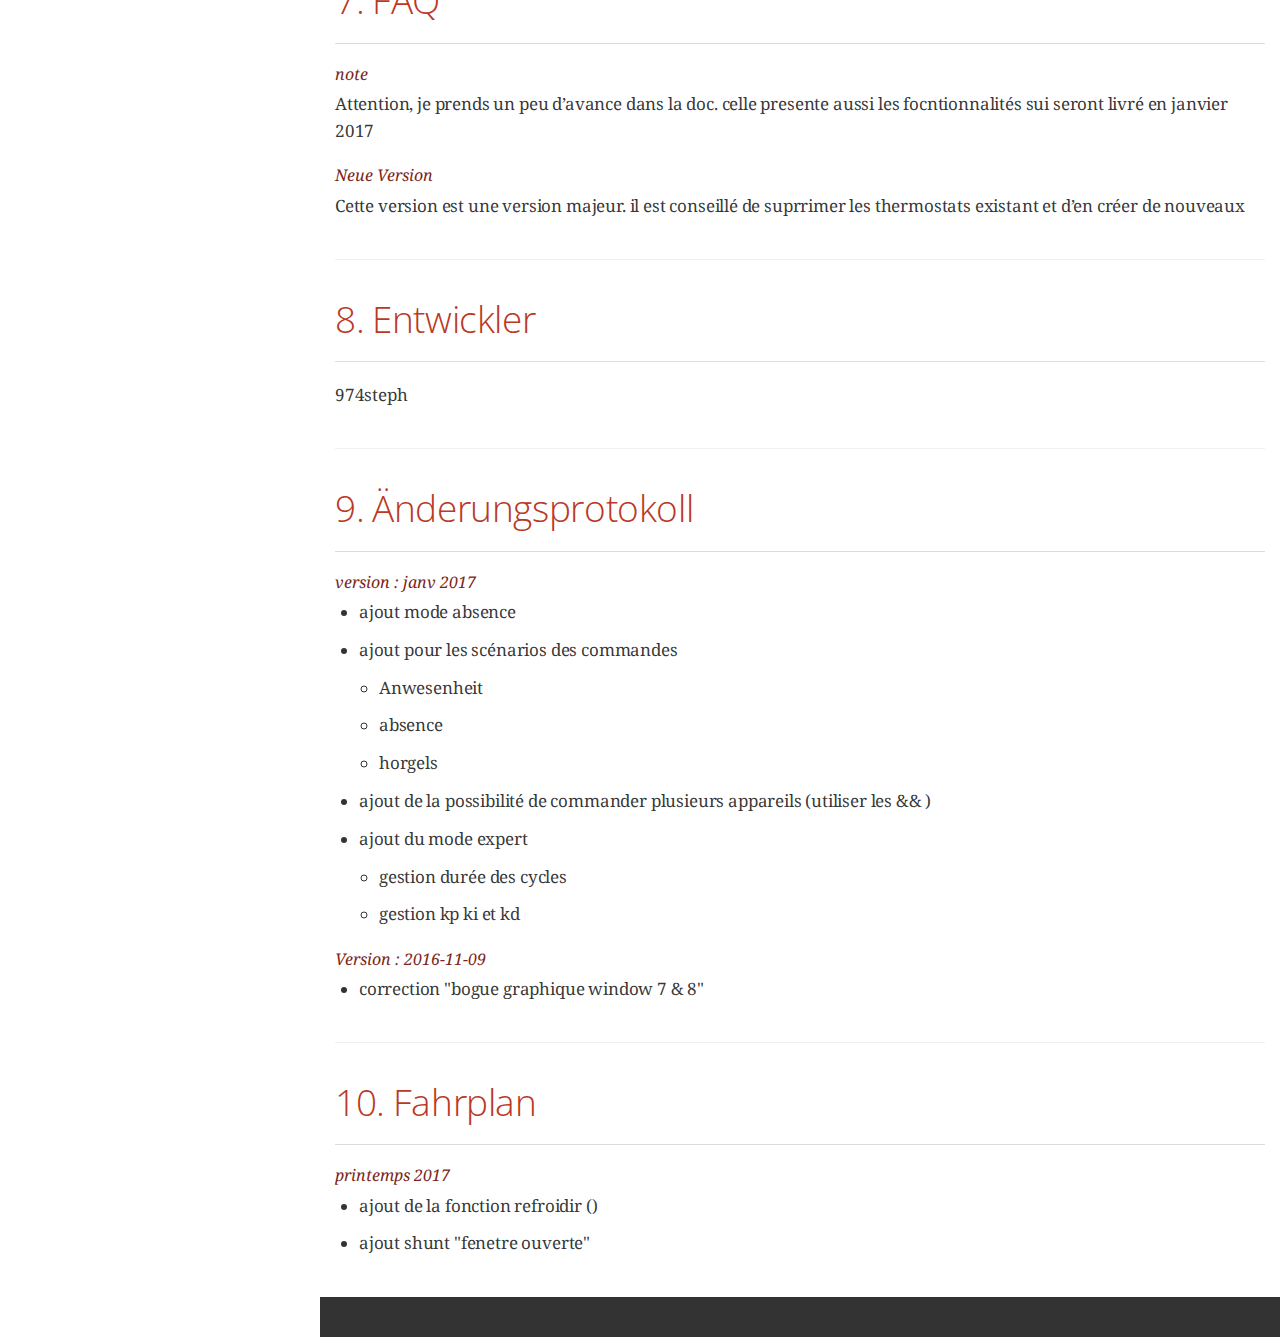
==== commit dfdec959: "[ROBOT] Action all" ====
--- a/doc/de_DE/index.html
+++ b/doc/de_DE/index.html
@@ -436,7 +436,7 @@
 <li><a href="#_gestion_des_plages">4.1.7. Gestion des plages</a></li>
 <li><a href="#_konfiguration">4.1.8. Konfiguration</a></li>
 <li><a href="#_heure_de_début_fin_de_la_plage">4.1.9. Heure de début/fin de la plage</a></li>
-<li><a href="#_température_de_consigne">4.1.10. Température de consigne</a></li>
+<li><a href="#_soll_temperatur">4.1.10. Soll Temperatur</a></li>
 <li><a href="#_jour_d_application">4.1.11. Jour d&#8217;application</a></li>
 </ul>
 </li>
@@ -623,7 +623,7 @@
 </div>
 </li>
 <li>
-<p>Commande Off</p>
+<p>Befehl An</p>
 <div class="literalblock">
 <div class="content">
 <pre>Cette commande permet d'indiquer au thermostat la commande à utiliser pour arrêter votre chaudière ou radiateur</pre>
@@ -847,7 +847,7 @@
 </div>
 </div>
 <div class="sect3">
-<h4 id="_température_de_consigne">4.1.10. Température de consigne</h4>
+<h4 id="_soll_temperatur">4.1.10. Soll Temperatur</h4>
 <div class="literalblock">
 <div class="content">
 <pre>Ce parametre  permet d'indiquer au thermostat la température de consigne à utiliser pour cette plage</pre>
@@ -887,7 +887,7 @@
 <td class="content">
 les commandes suivantes peuvent etres appelées à partir de vos scénarios ou autre modules. :
 - absence
-- presence
+- Anwesenheit
 - horsgel
 </td>
 </tr>
@@ -1030,13 +1030,17 @@
 <div class="title">guide</div>
 <ol class="guide">
 <li>
-<p>Température</p>
-</li>
+<p>Temperatur</p>
+<div class="olist upperalpha">
+<ol class="upperalpha" type="A">
 <li>
 <p>Consigne</p>
 </li>
 <li>
 <p>État chaudière</p>
+</li>
+</ol>
+</div>
 </li>
 </ol>
 </div></div></td>
@@ -1088,7 +1092,7 @@
 celle presente aussi les focntionnalités sui seront livré en janvier 2017</p>
 </div>
 <div class="paragraph">
-<div class="title">Nouvelle version</div>
+<div class="title">Neue Version</div>
 <p>Cette version est une version majeur.
 il est conseillé de suprrimer les thermostats existant et d&#8217;en créer de nouveaux</p>
 </div>
@@ -1118,7 +1122,7 @@
 <div class="ulist">
 <ul>
 <li>
-<p>presence</p>
+<p>Anwesenheit</p>
 </li>
 <li>
 <p>absence</p>
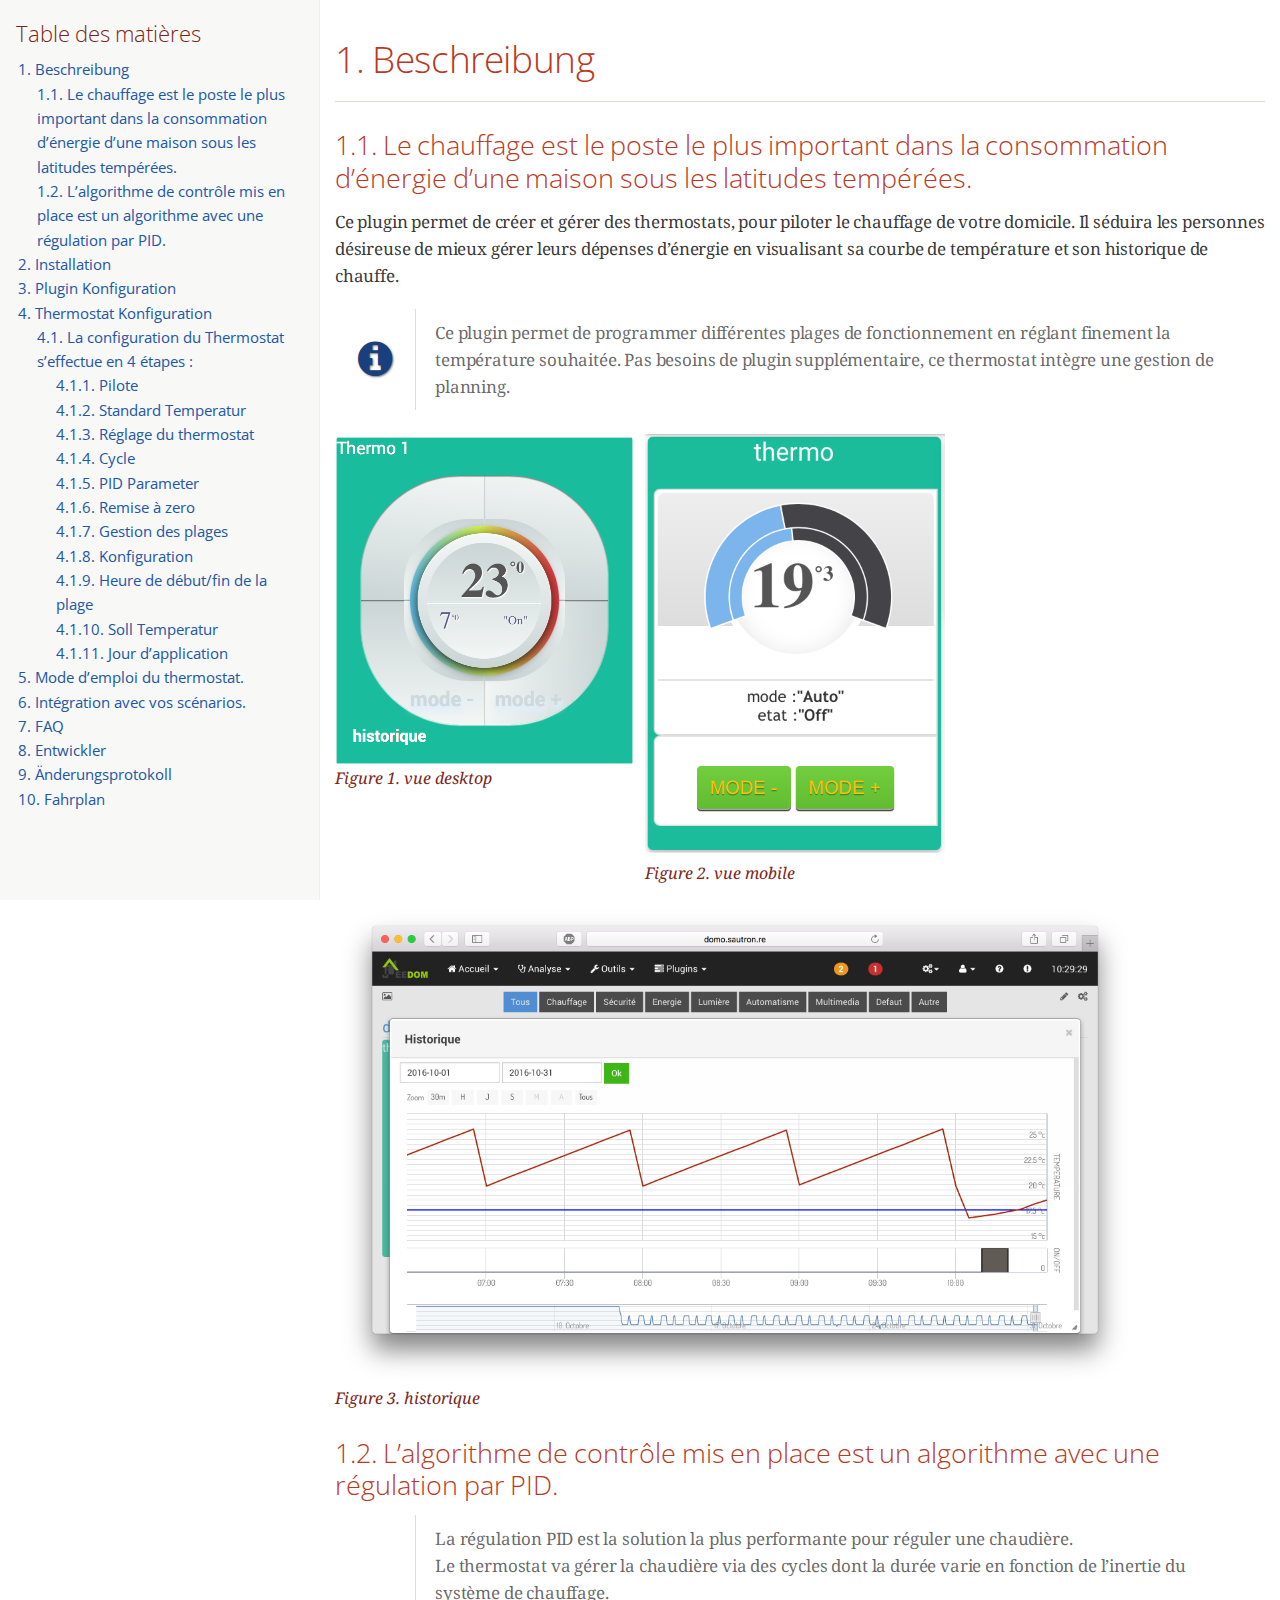
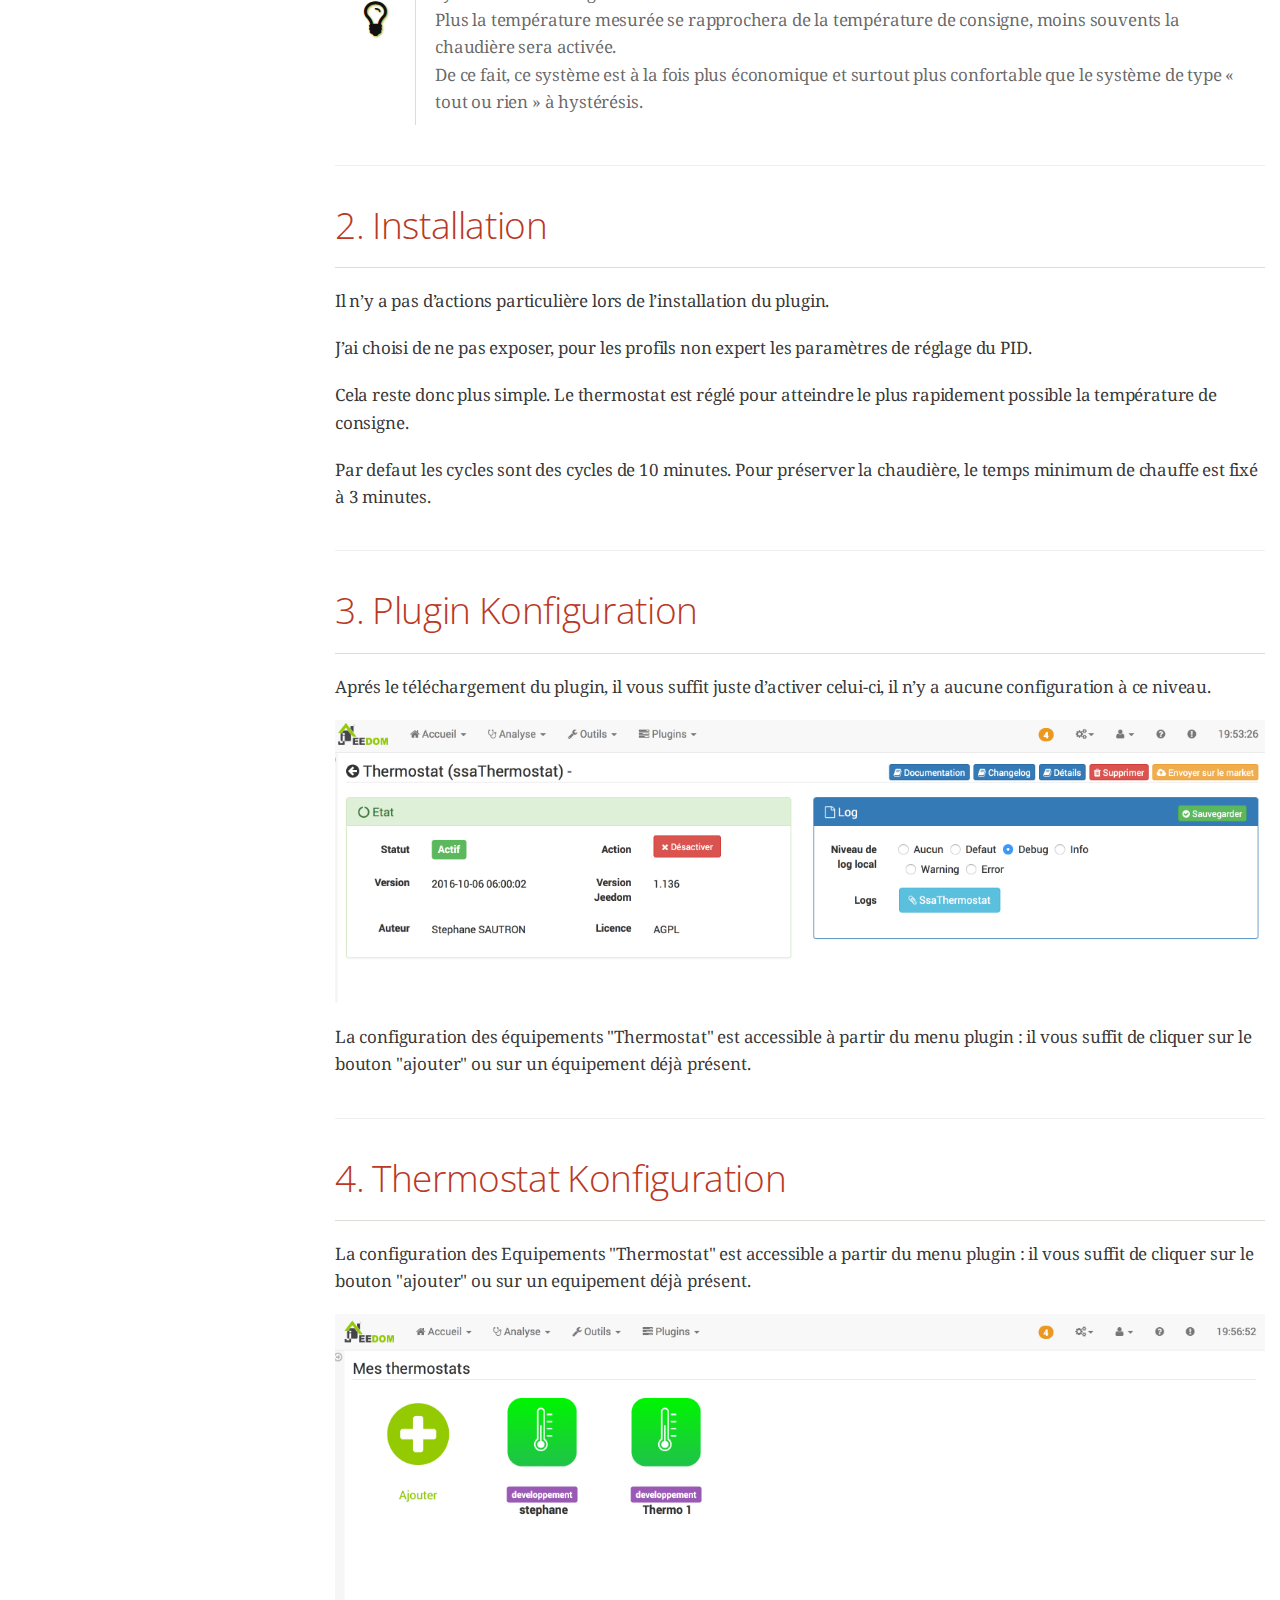
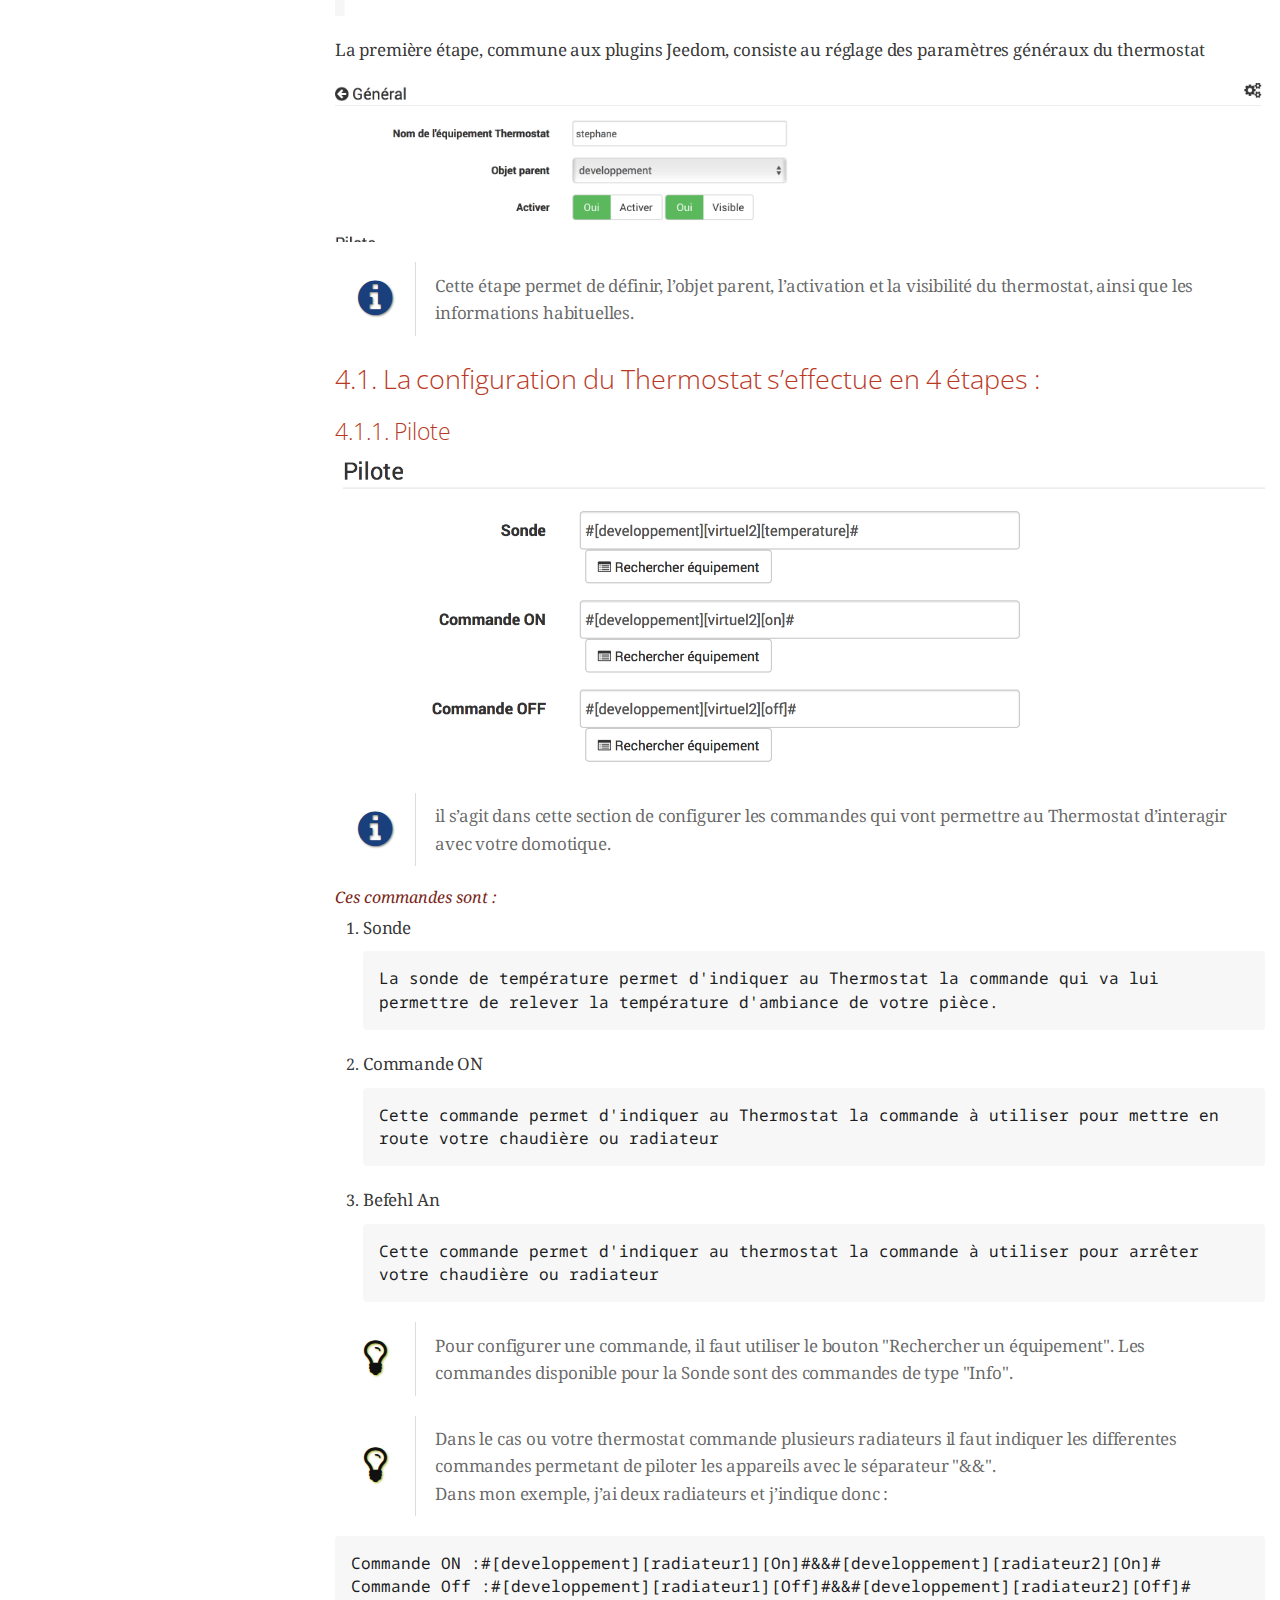
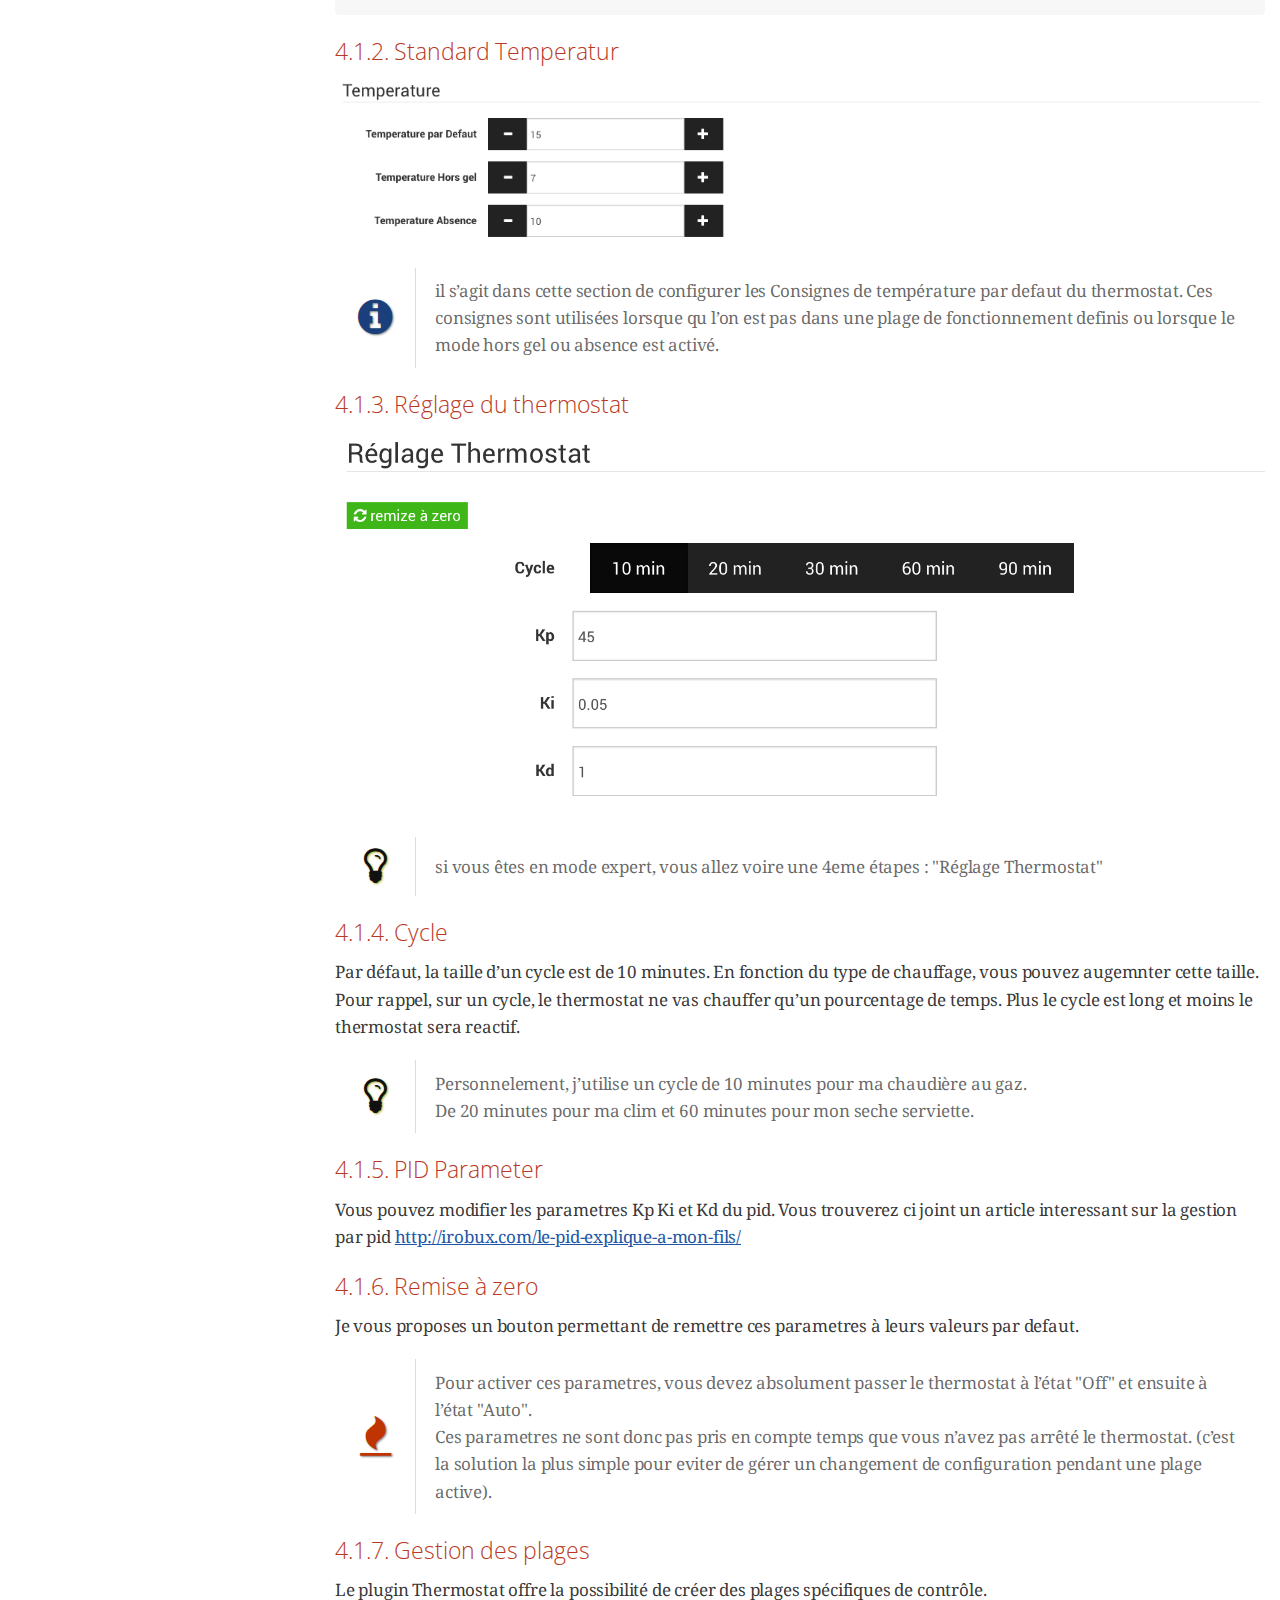
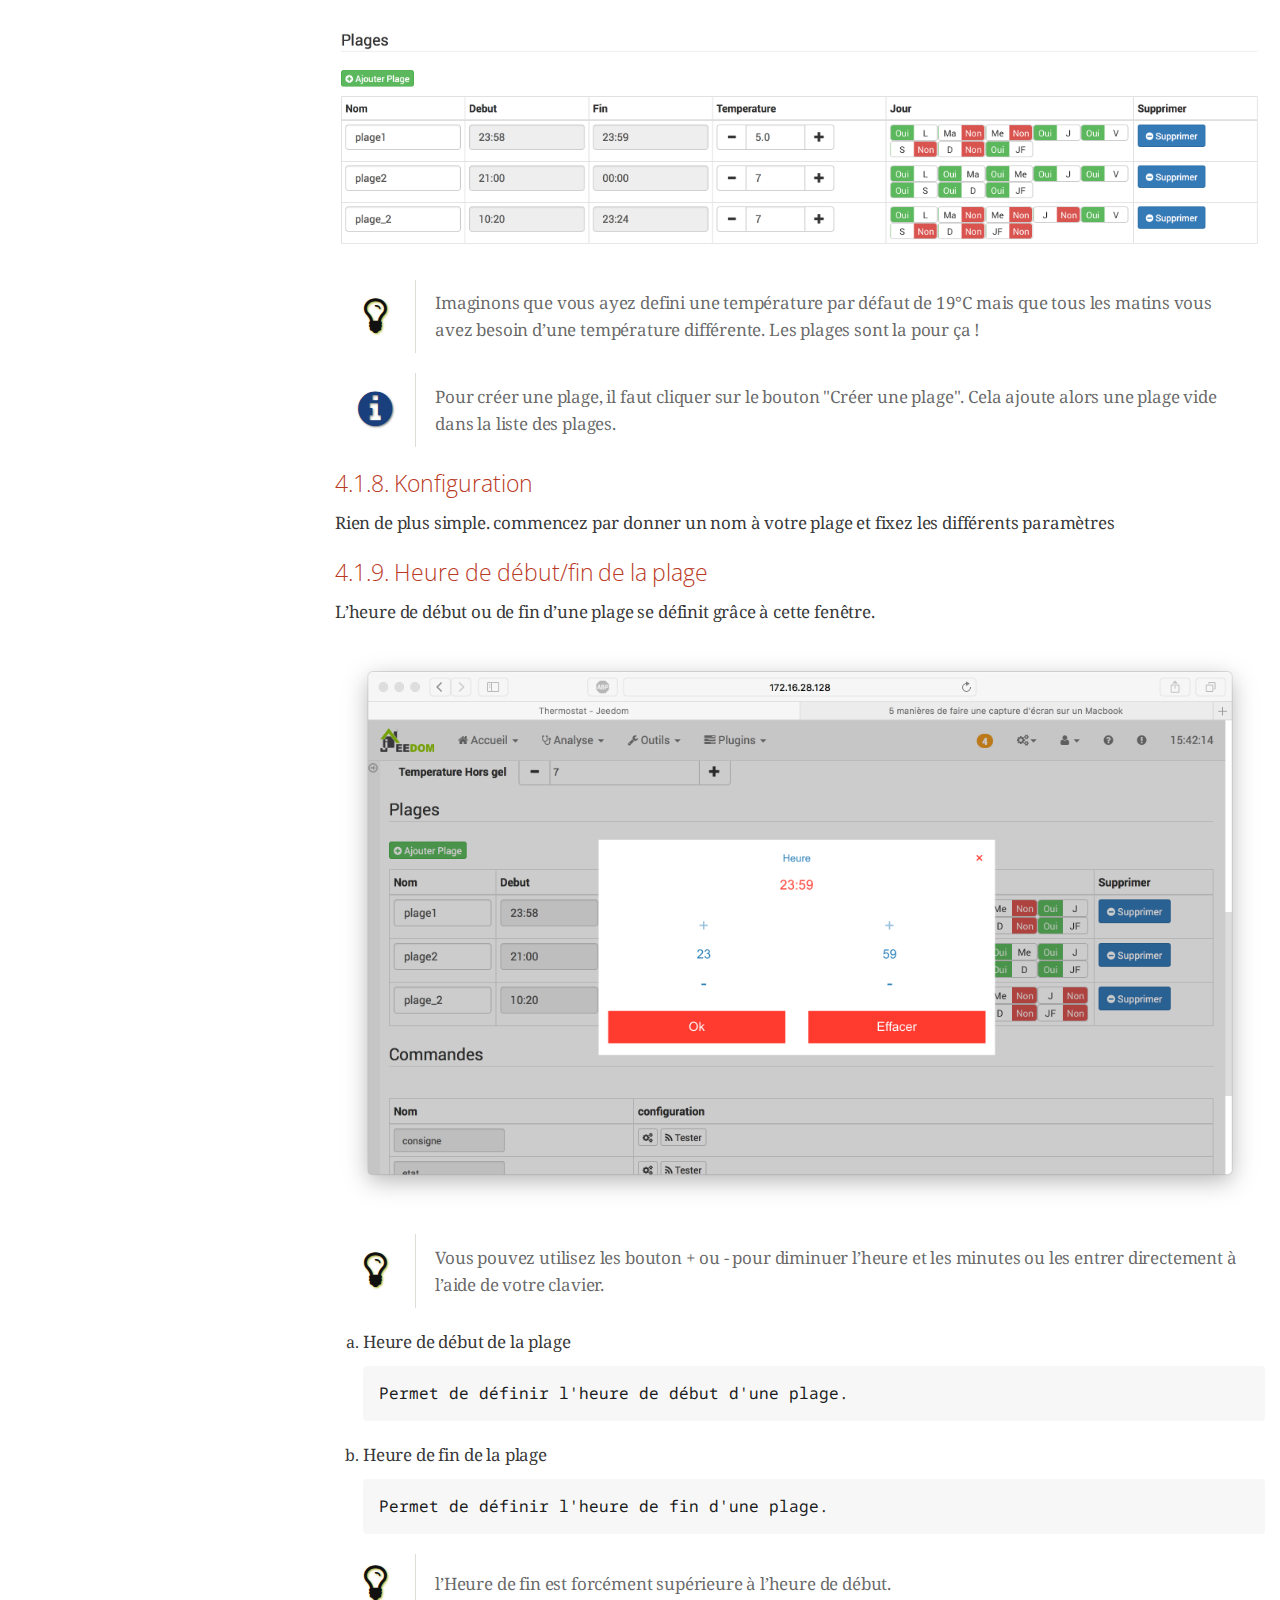
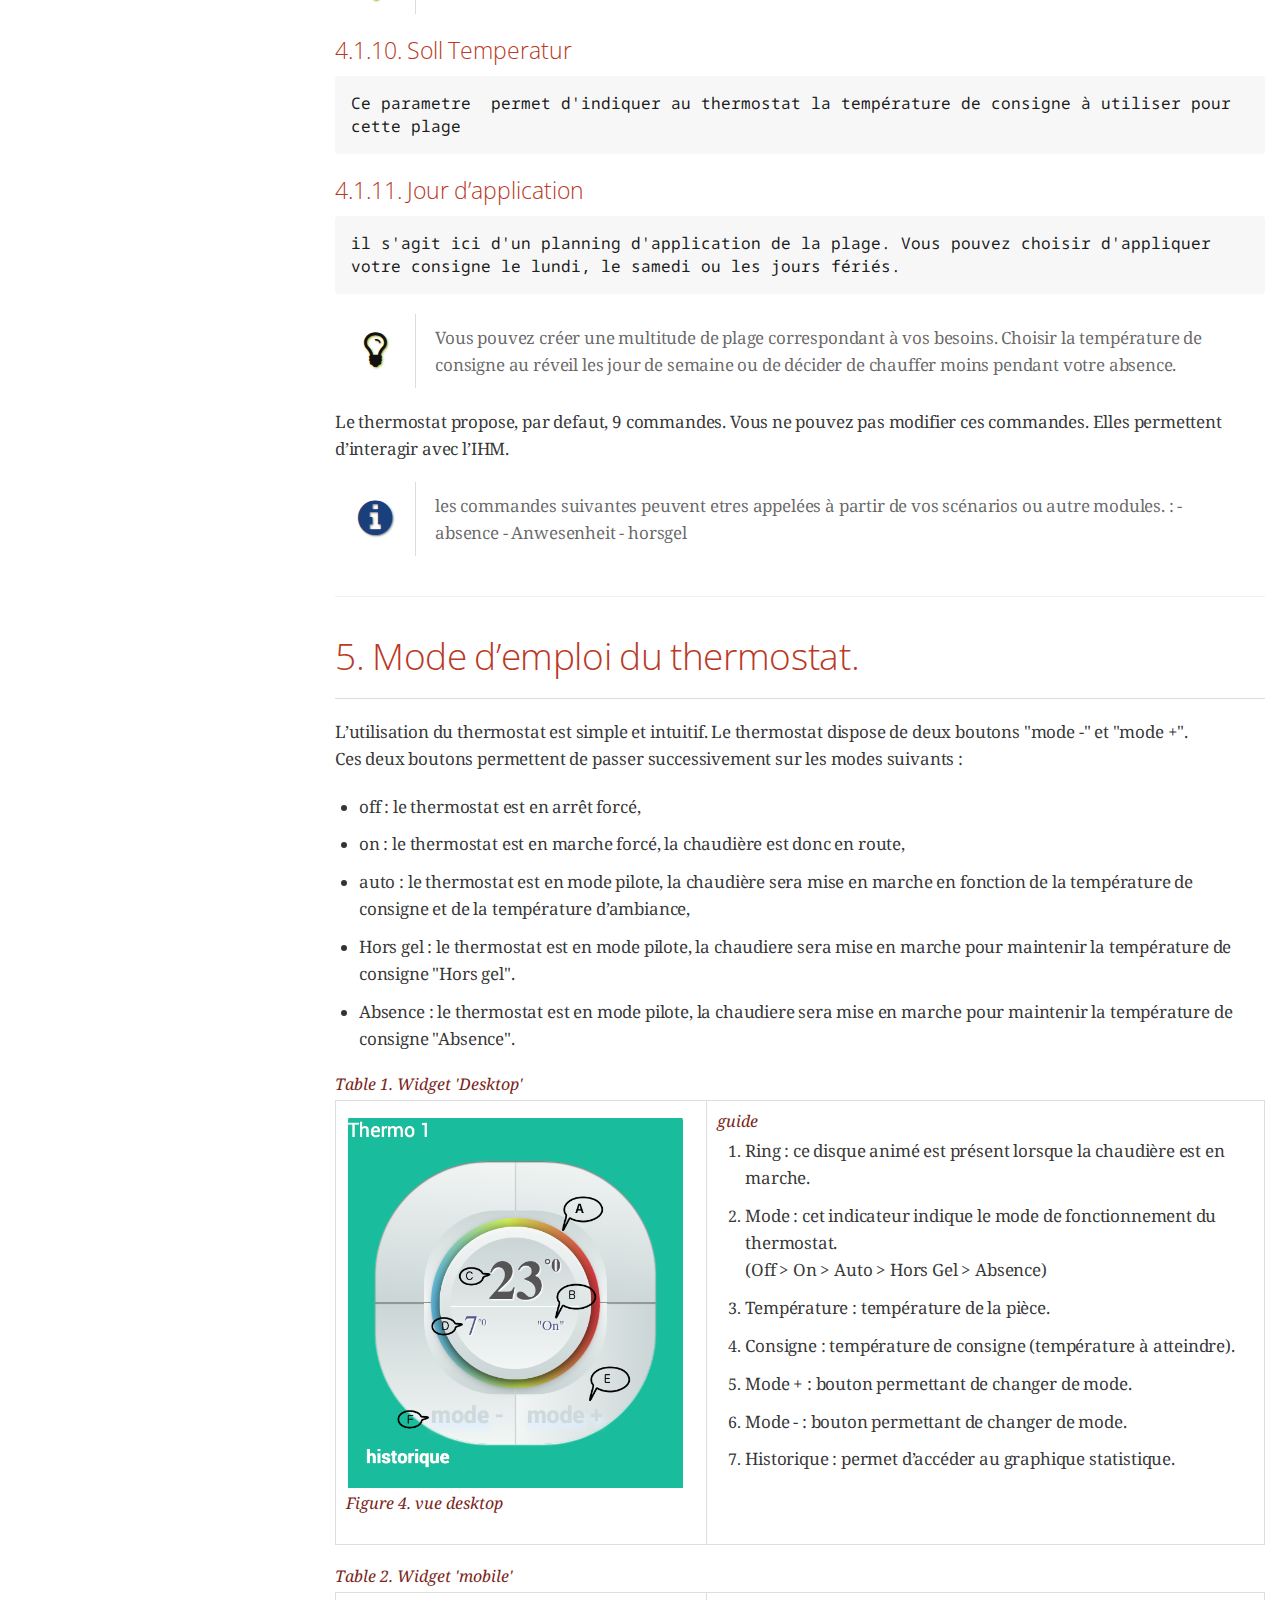
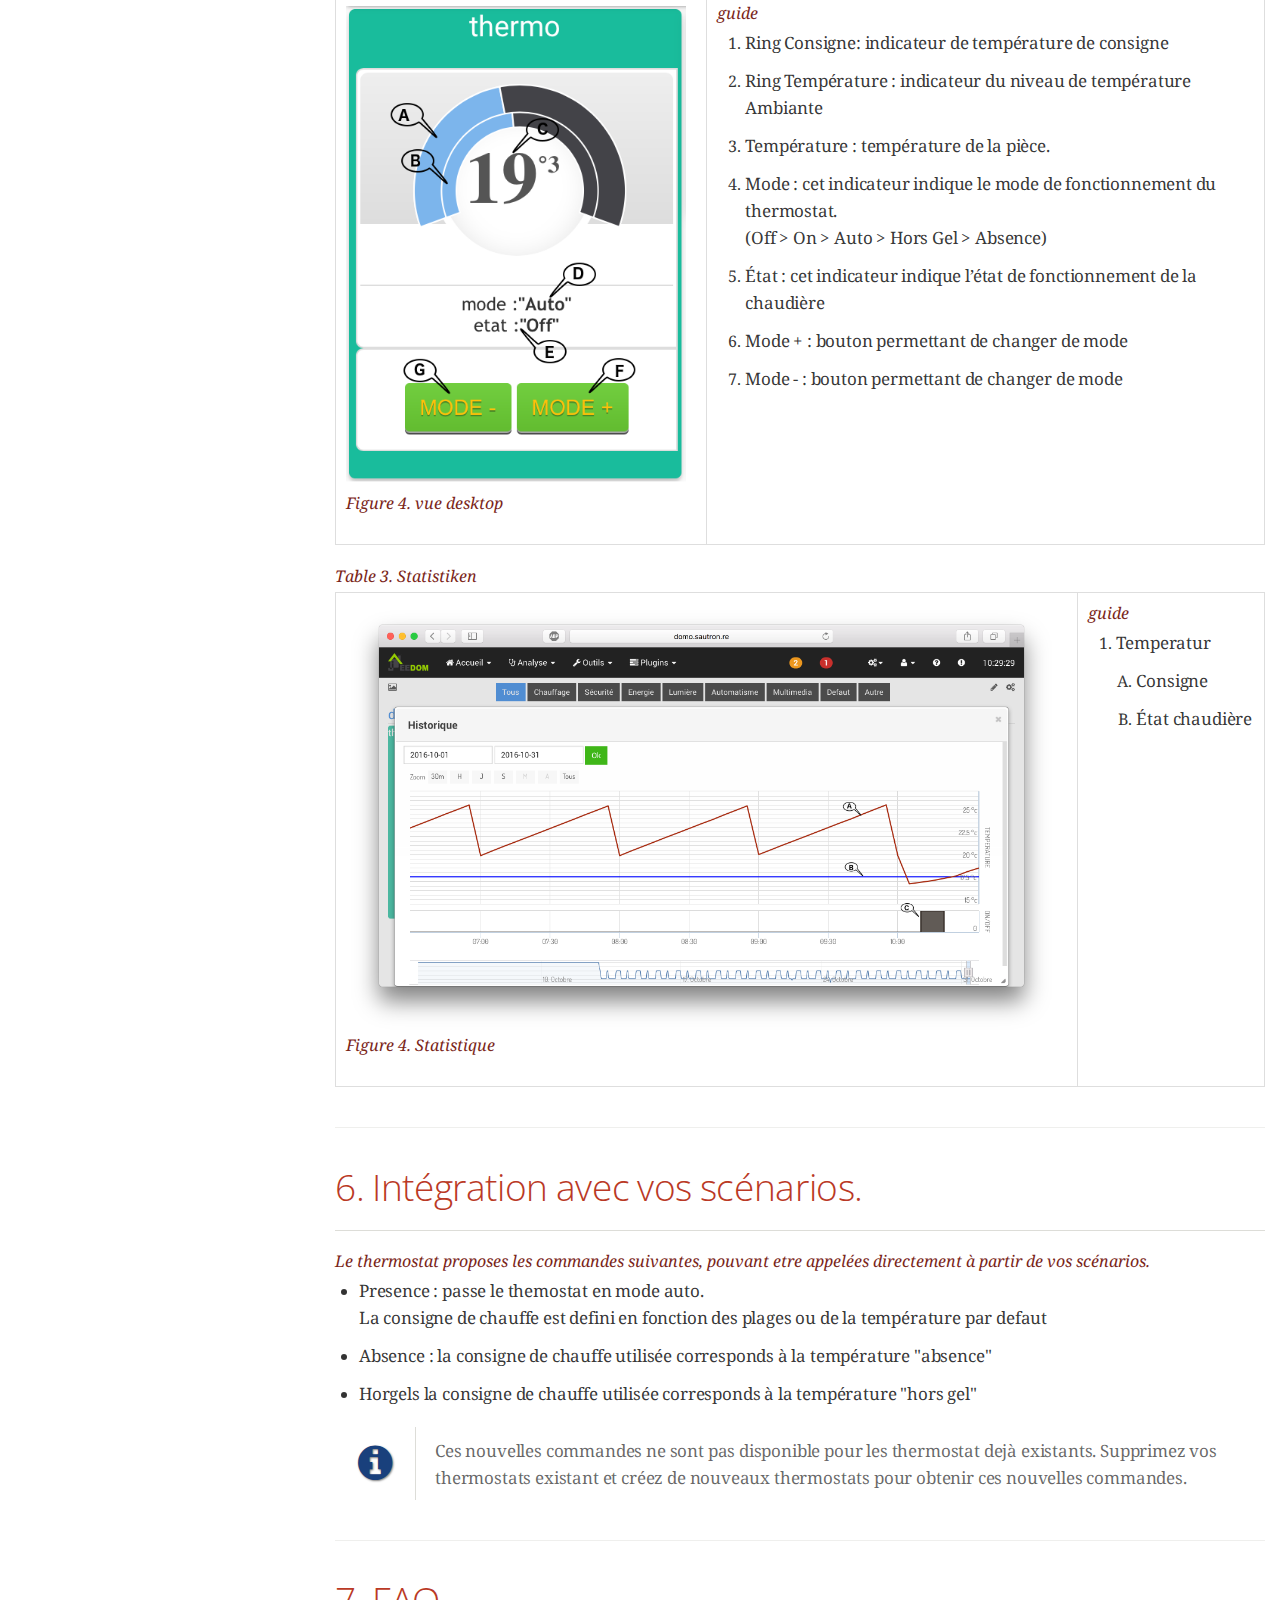
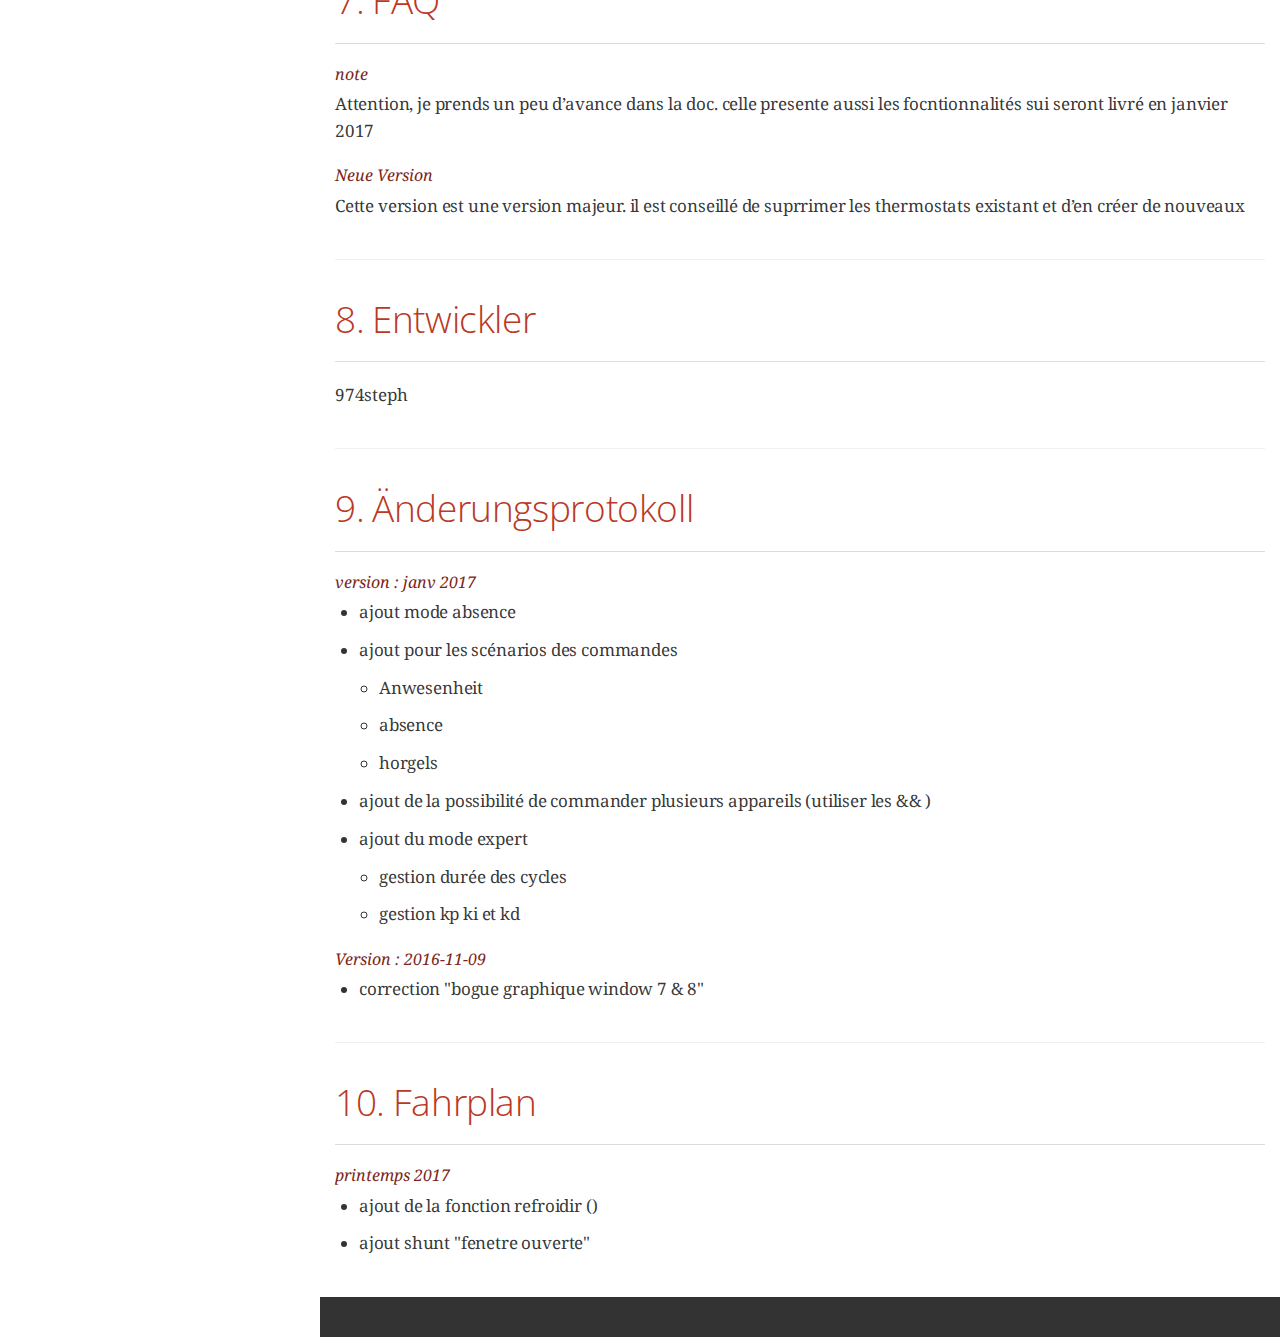
==== commit cebaf542: "[ROBOT] Action all" ====
--- a/doc/de_DE/index.html
+++ b/doc/de_DE/index.html
@@ -1013,7 +1013,7 @@
 </tbody>
 </table>
 <table class="tableblock frame-all grid-all spread">
-<caption class="title">Table 3. Statistique</caption>
+<caption class="title">Table 3. Statistiken</caption>
 <colgroup>
 <col style="width: 80%;">
 <col style="width: 20%;">
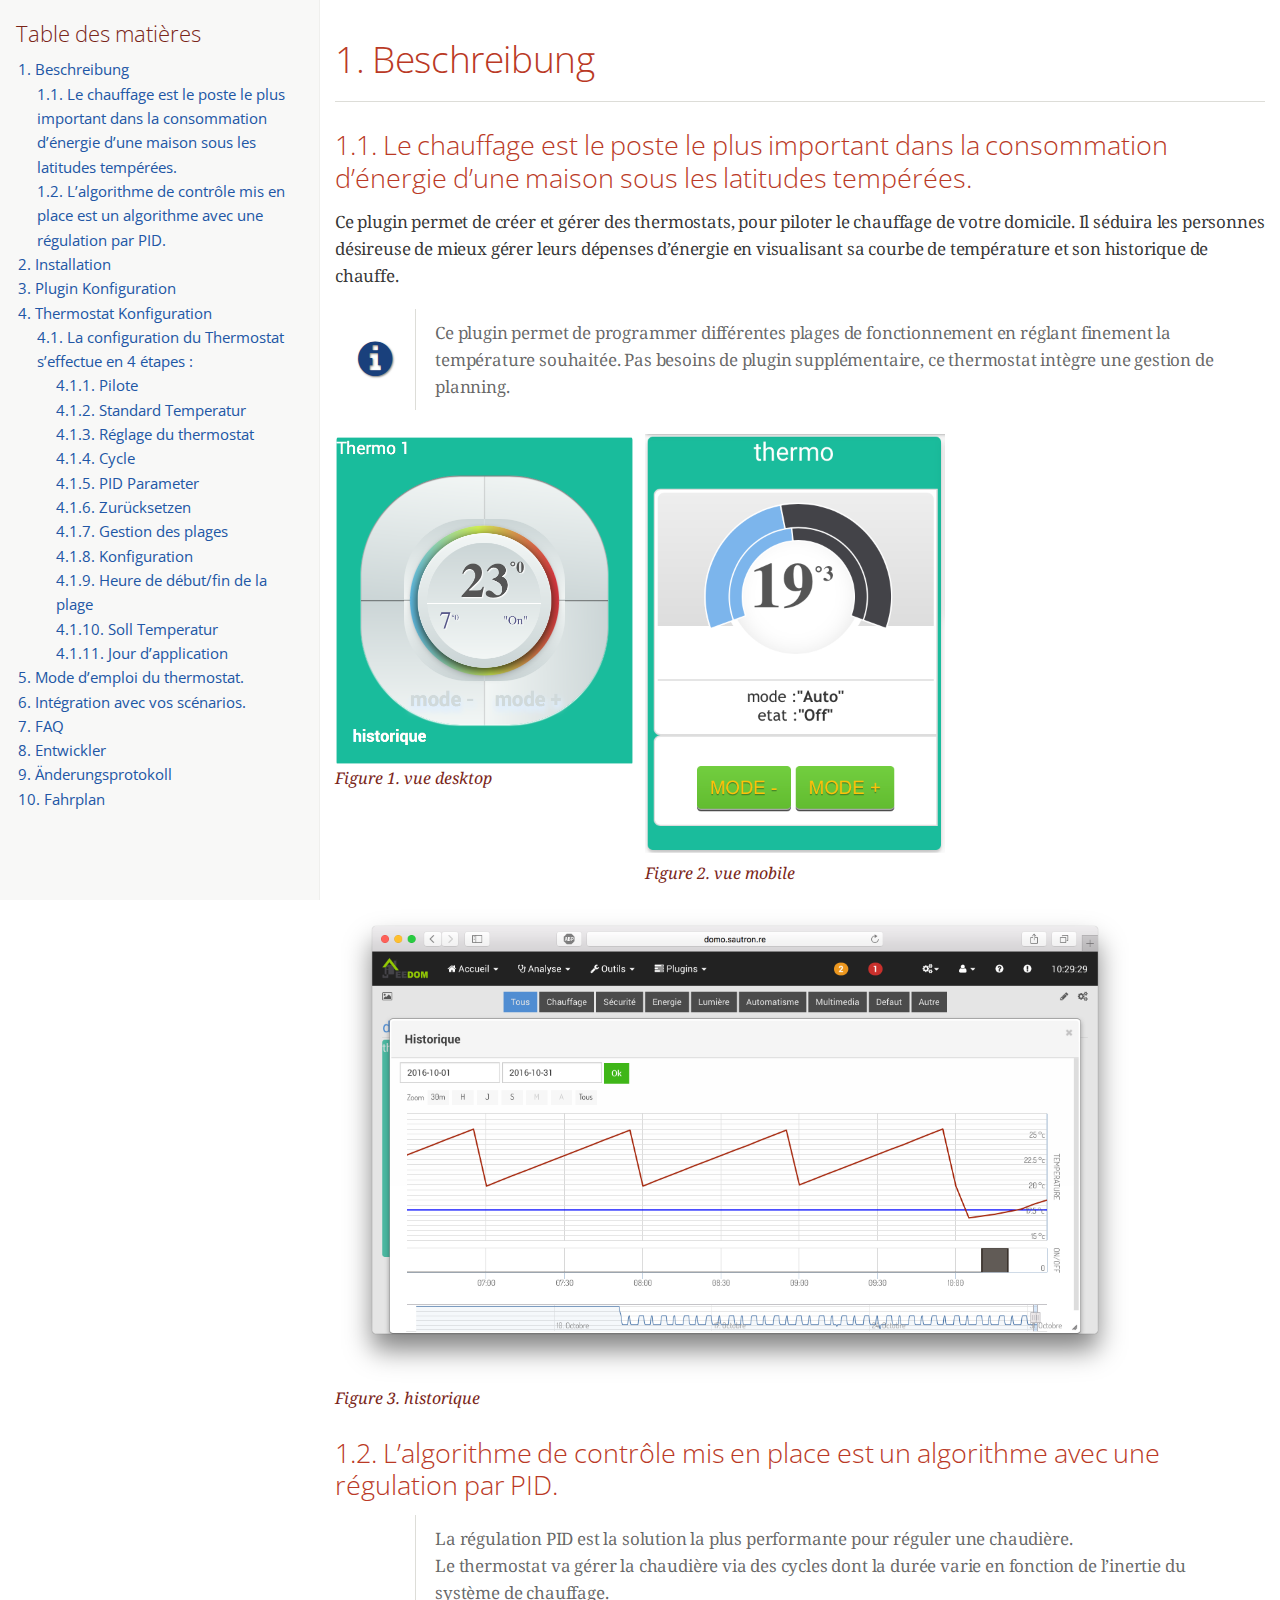
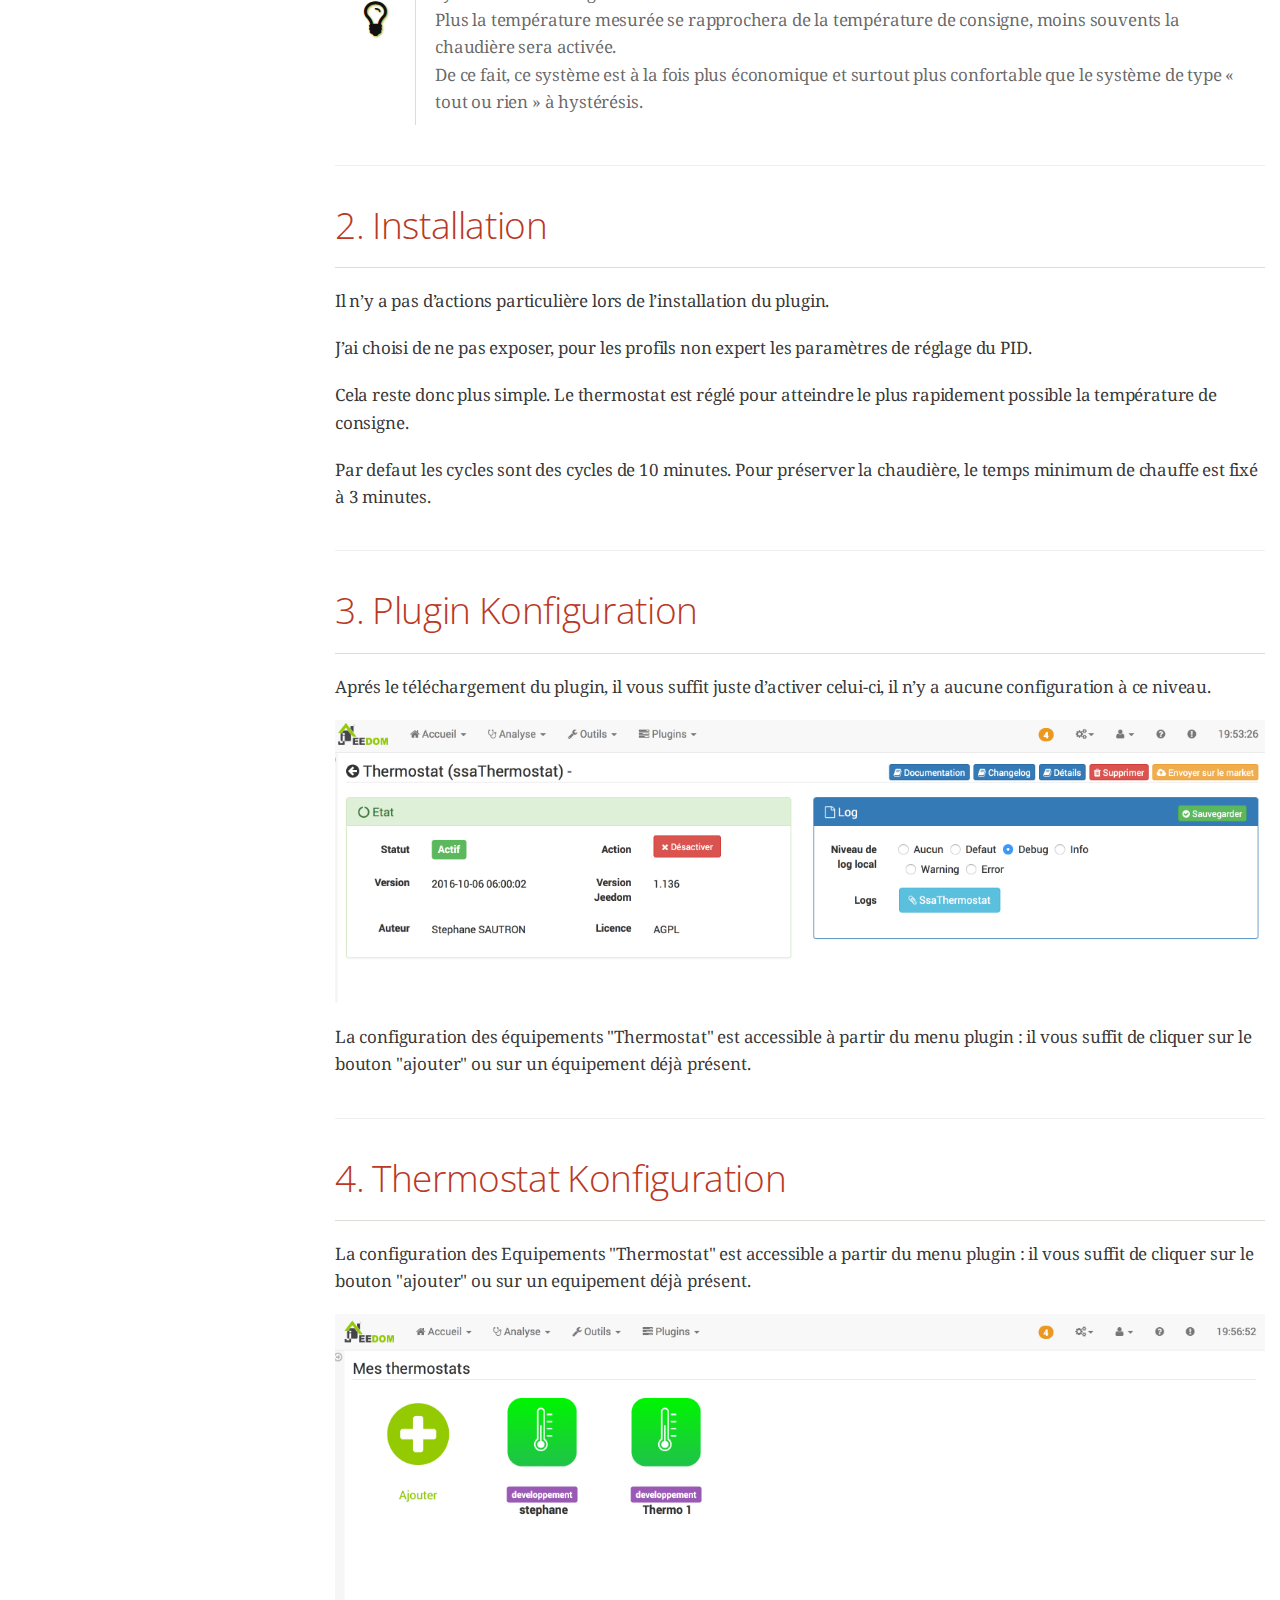
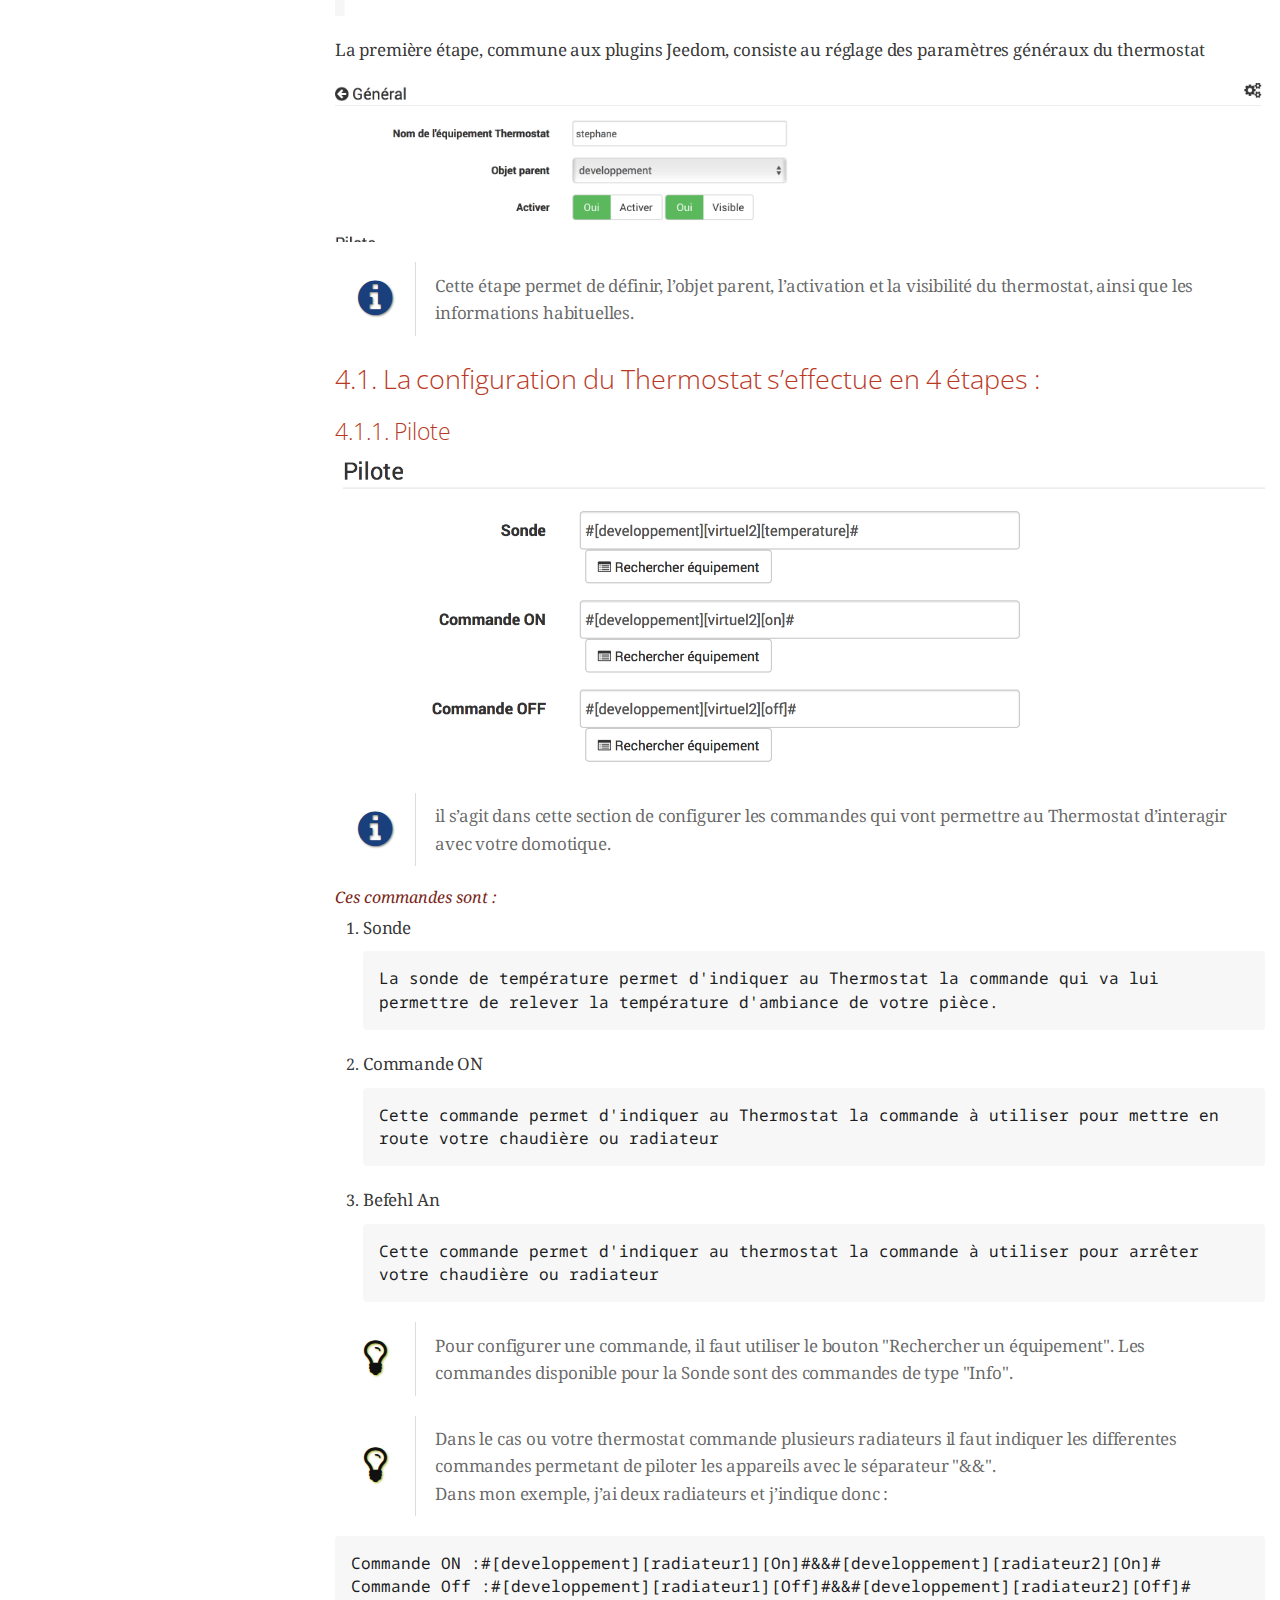
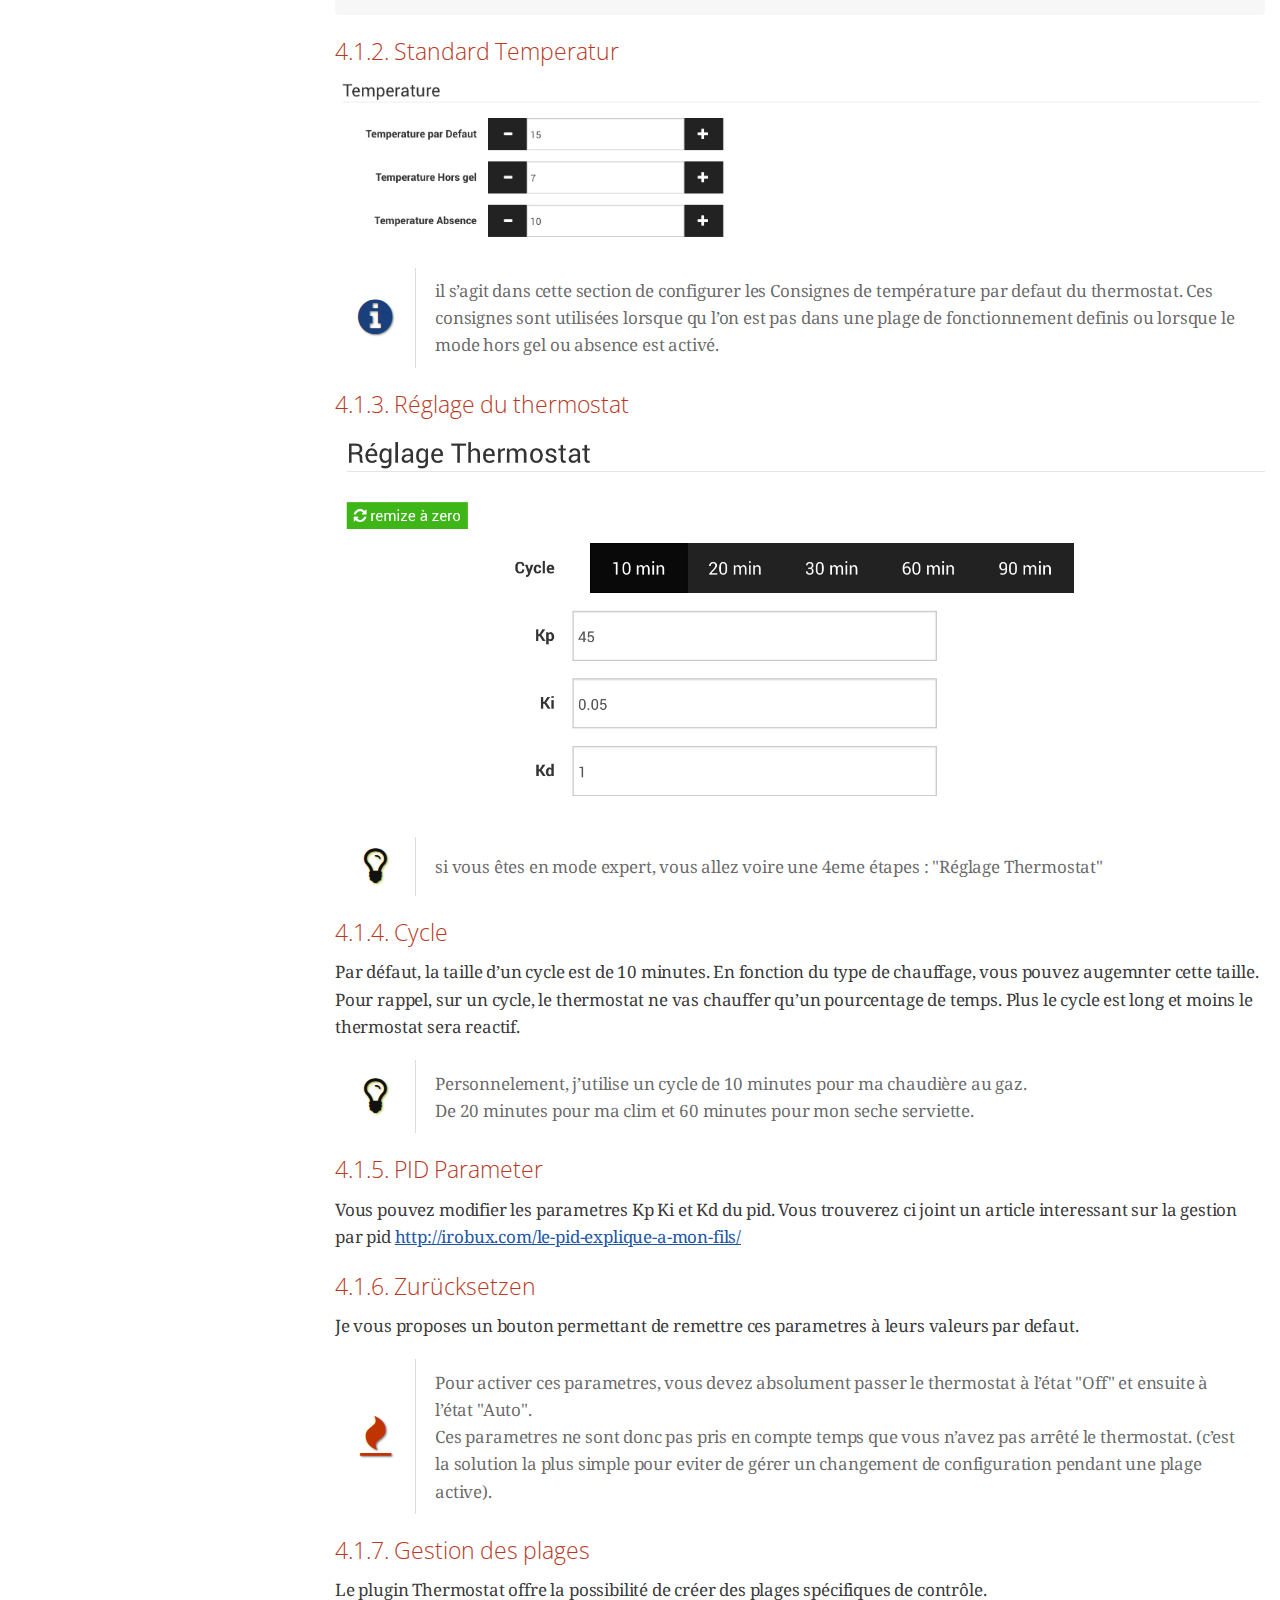
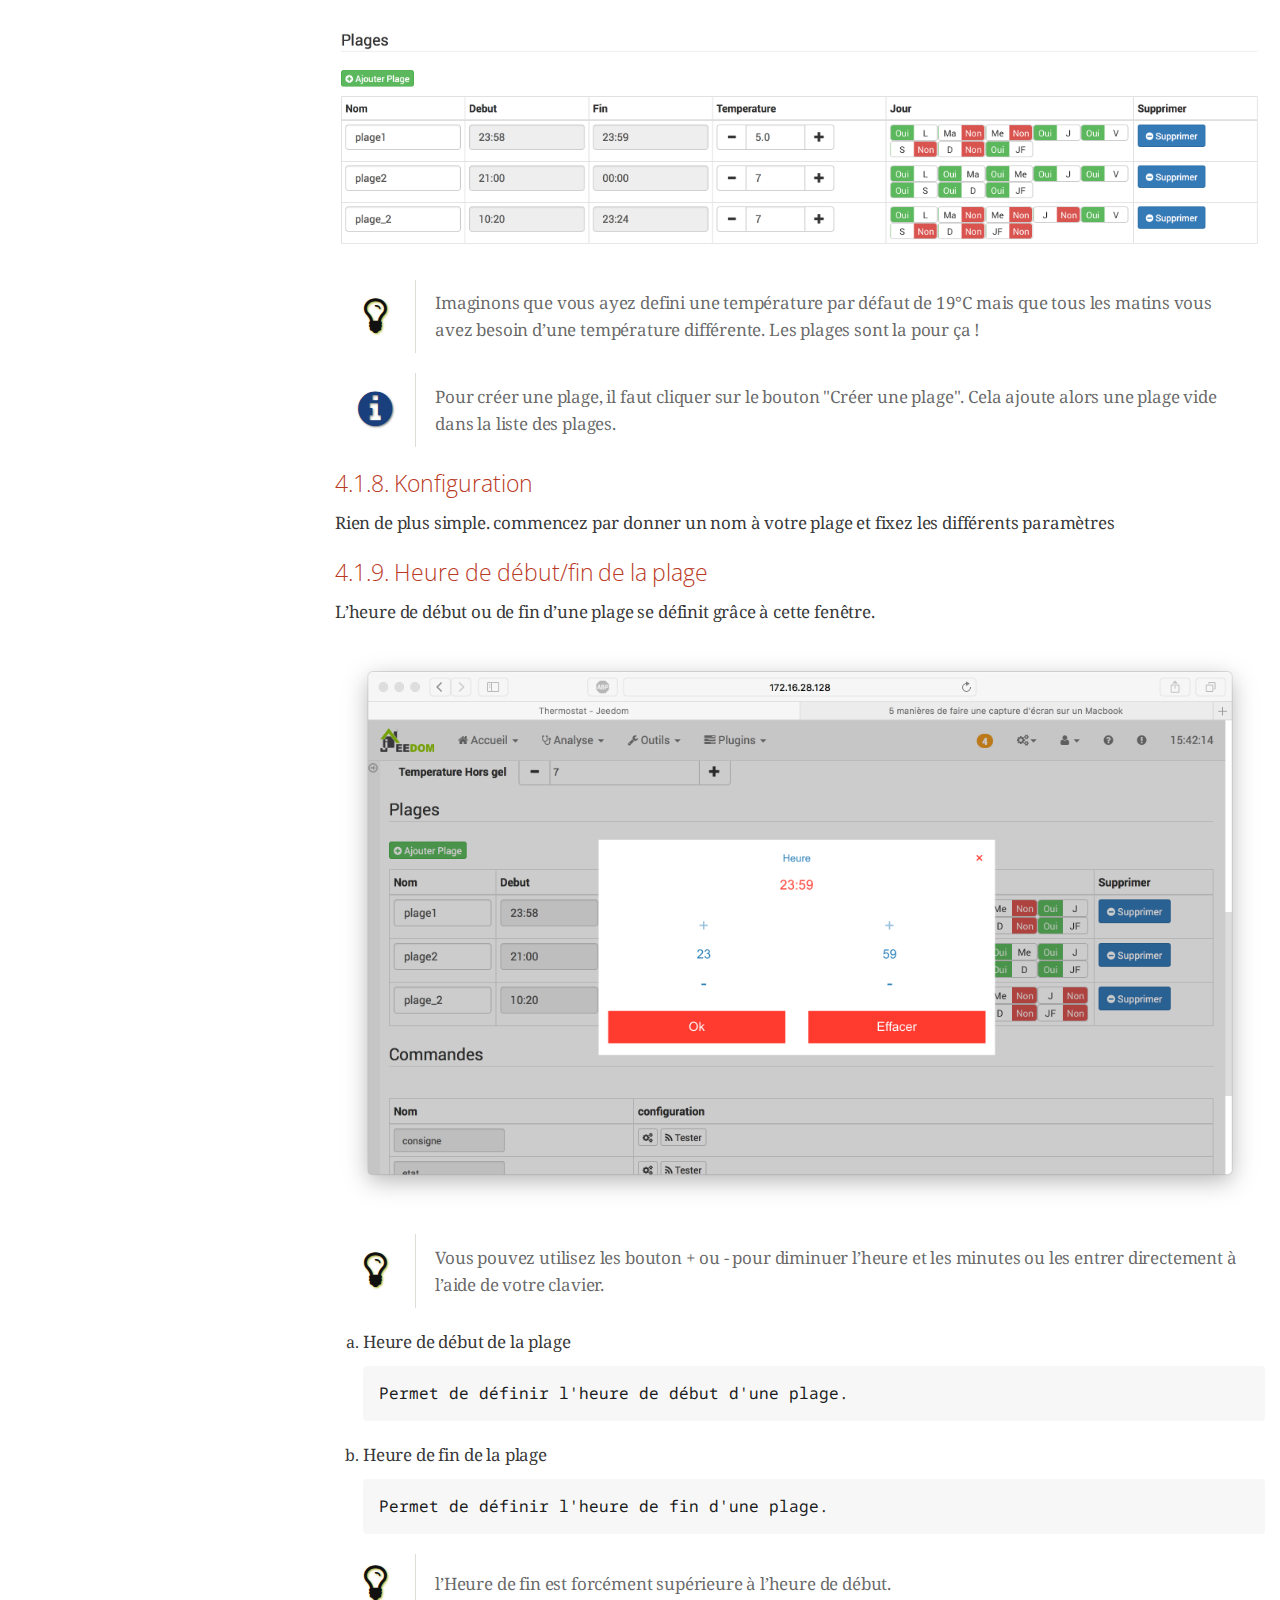
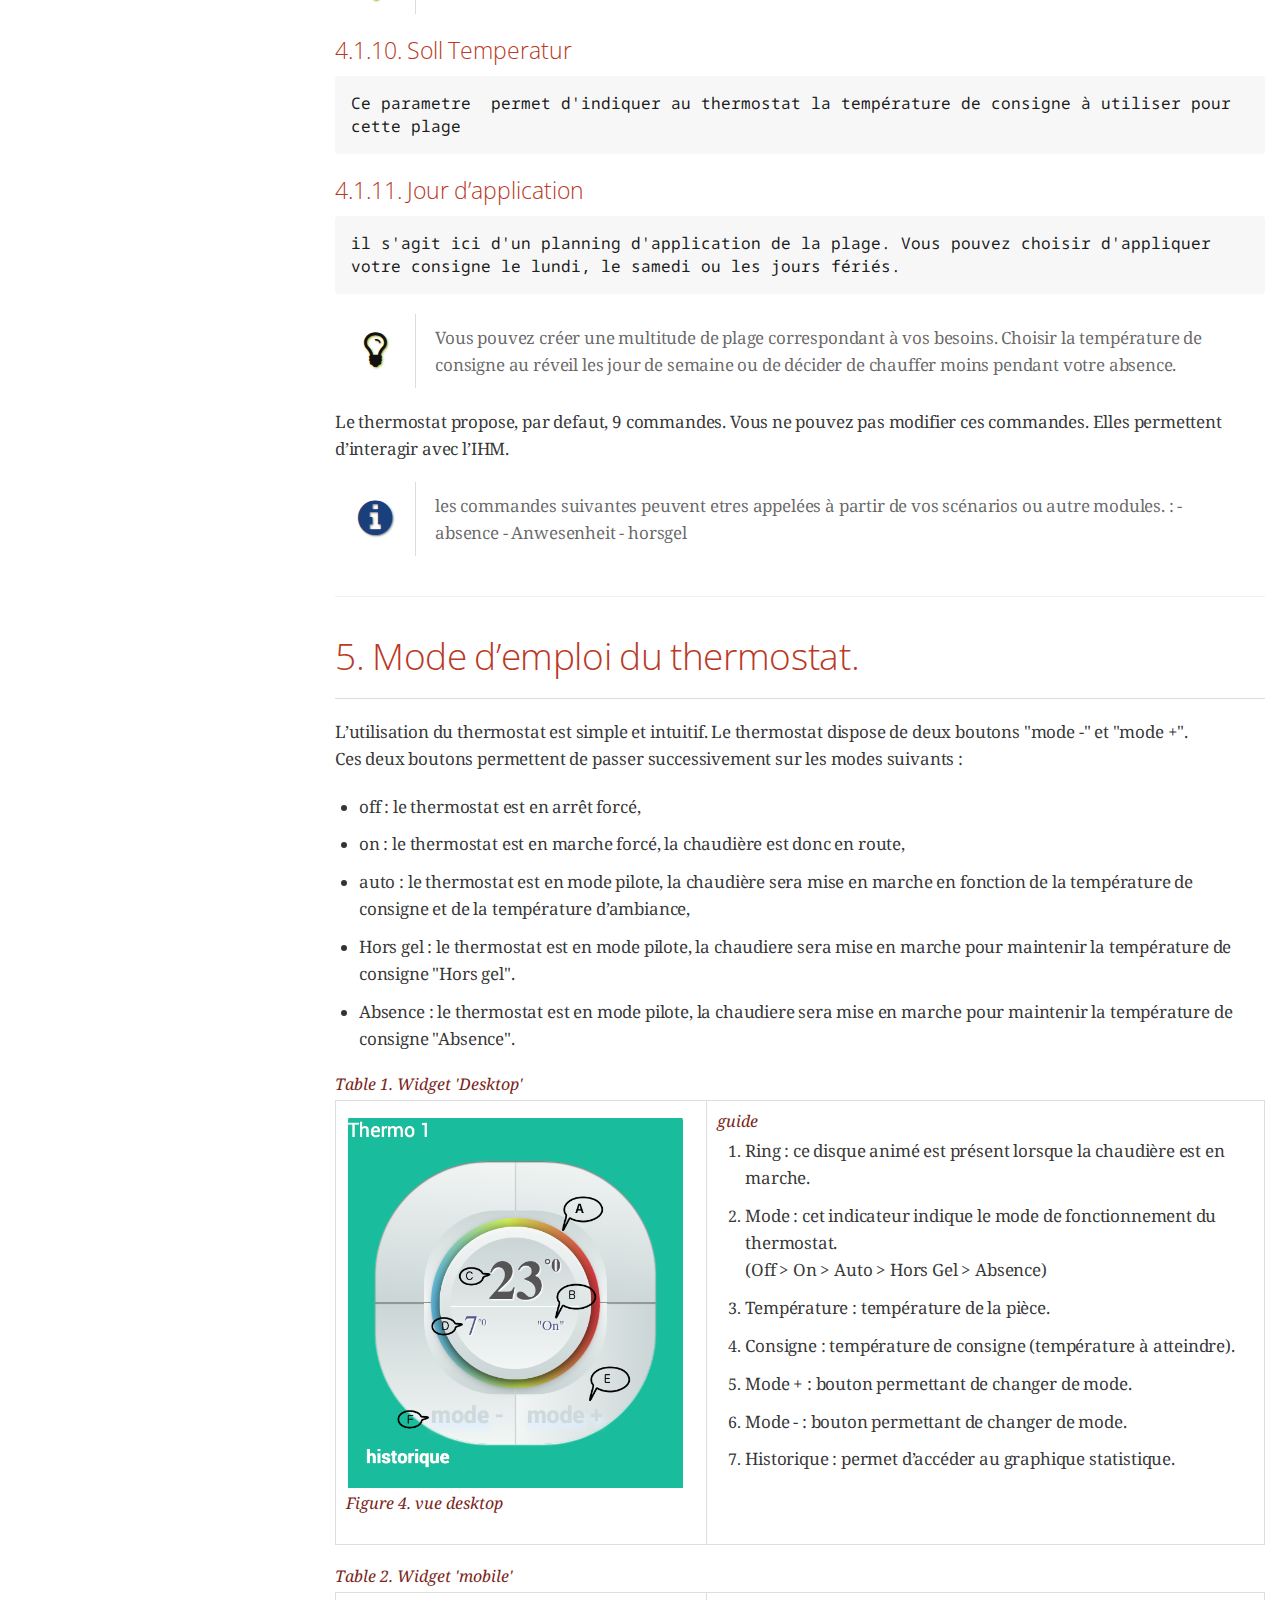
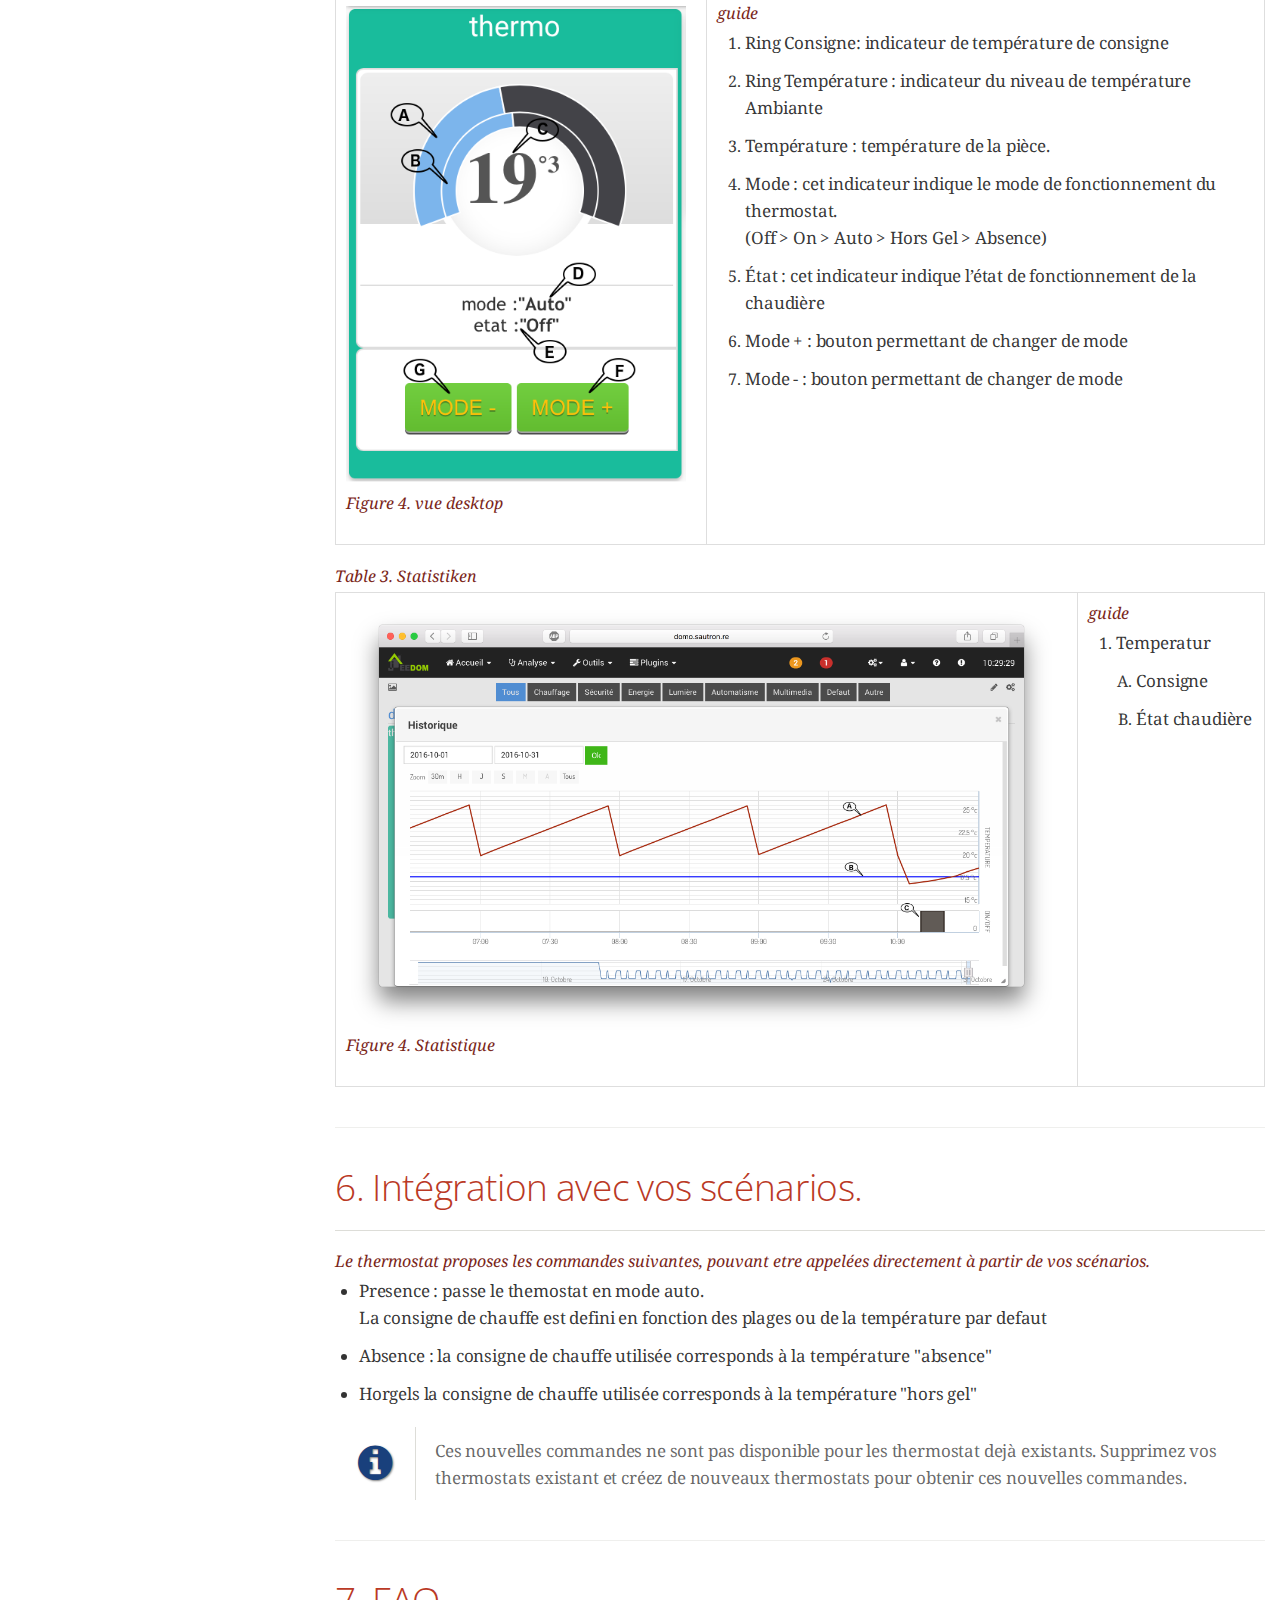
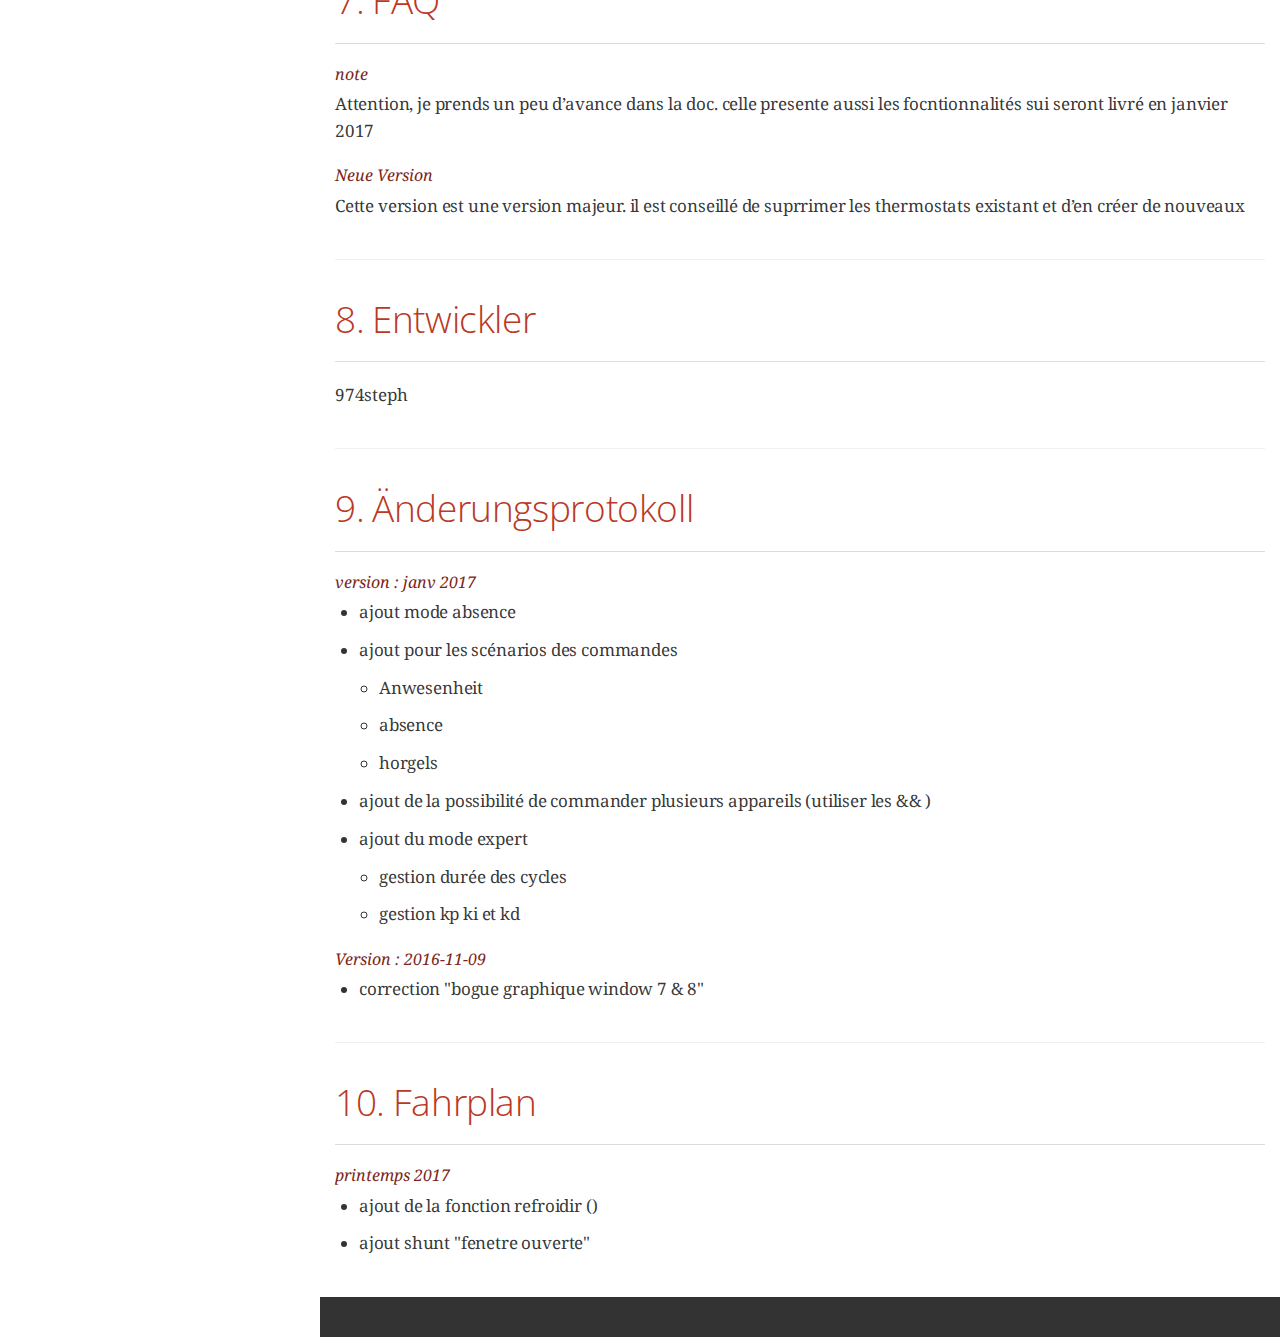
==== commit 5b049d6d: "[ROBOT] Action all" ====
--- a/doc/de_DE/index.html
+++ b/doc/de_DE/index.html
@@ -432,7 +432,7 @@
 <li><a href="#_réglage_du_thermostat">4.1.3. Réglage du thermostat</a></li>
 <li><a href="#_cycle">4.1.4. Cycle</a></li>
 <li><a href="#_pid_parameter">4.1.5. PID Parameter</a></li>
-<li><a href="#_remise_à_zero">4.1.6. Remise à zero</a></li>
+<li><a href="#_zurücksetzen">4.1.6. Zurücksetzen</a></li>
 <li><a href="#_gestion_des_plages">4.1.7. Gestion des plages</a></li>
 <li><a href="#_konfiguration">4.1.8. Konfiguration</a></li>
 <li><a href="#_heure_de_début_fin_de_la_plage">4.1.9. Heure de début/fin de la plage</a></li>
@@ -732,7 +732,7 @@
 </div>
 </div>
 <div class="sect3">
-<h4 id="_remise_à_zero">4.1.6. Remise à zero</h4>
+<h4 id="_zurücksetzen">4.1.6. Zurücksetzen</h4>
 <div class="paragraph">
 <p>Je vous proposes un bouton permettant de remettre ces parametres à leurs valeurs par defaut.</p>
 </div>
